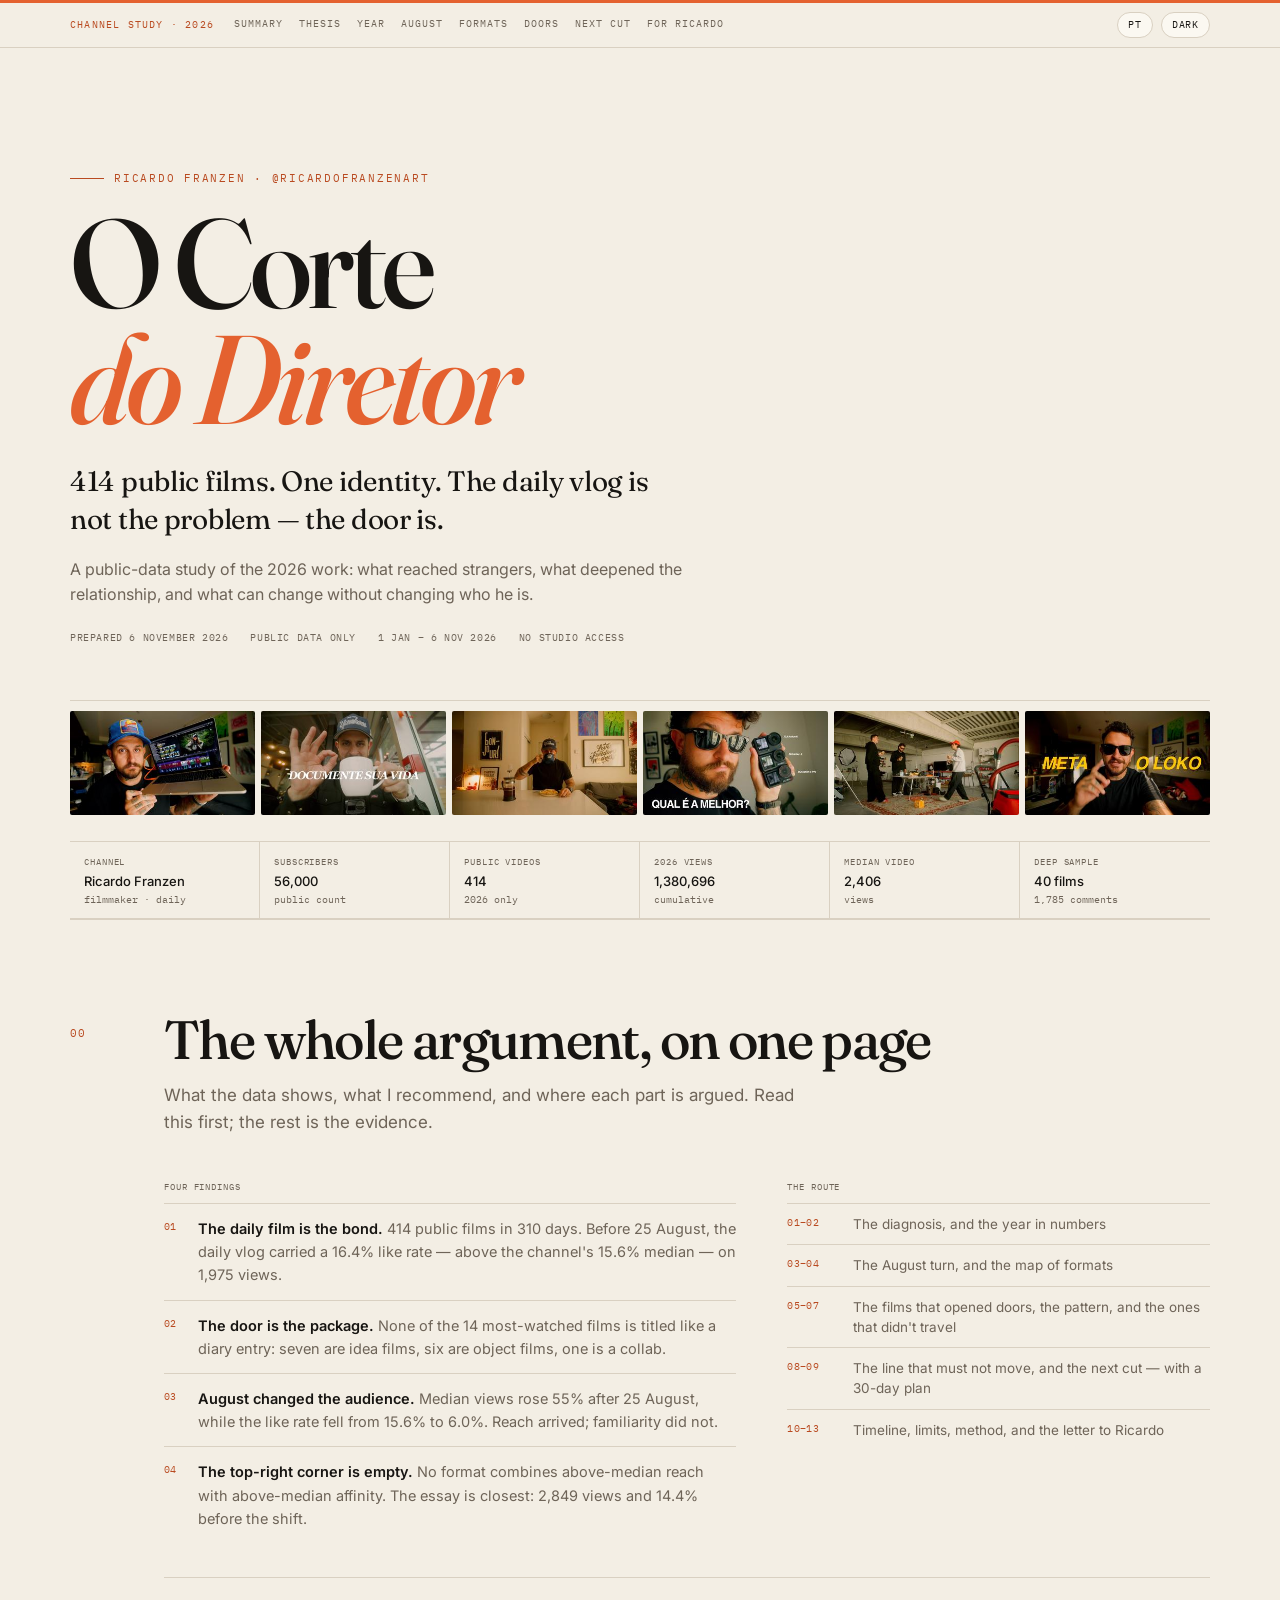
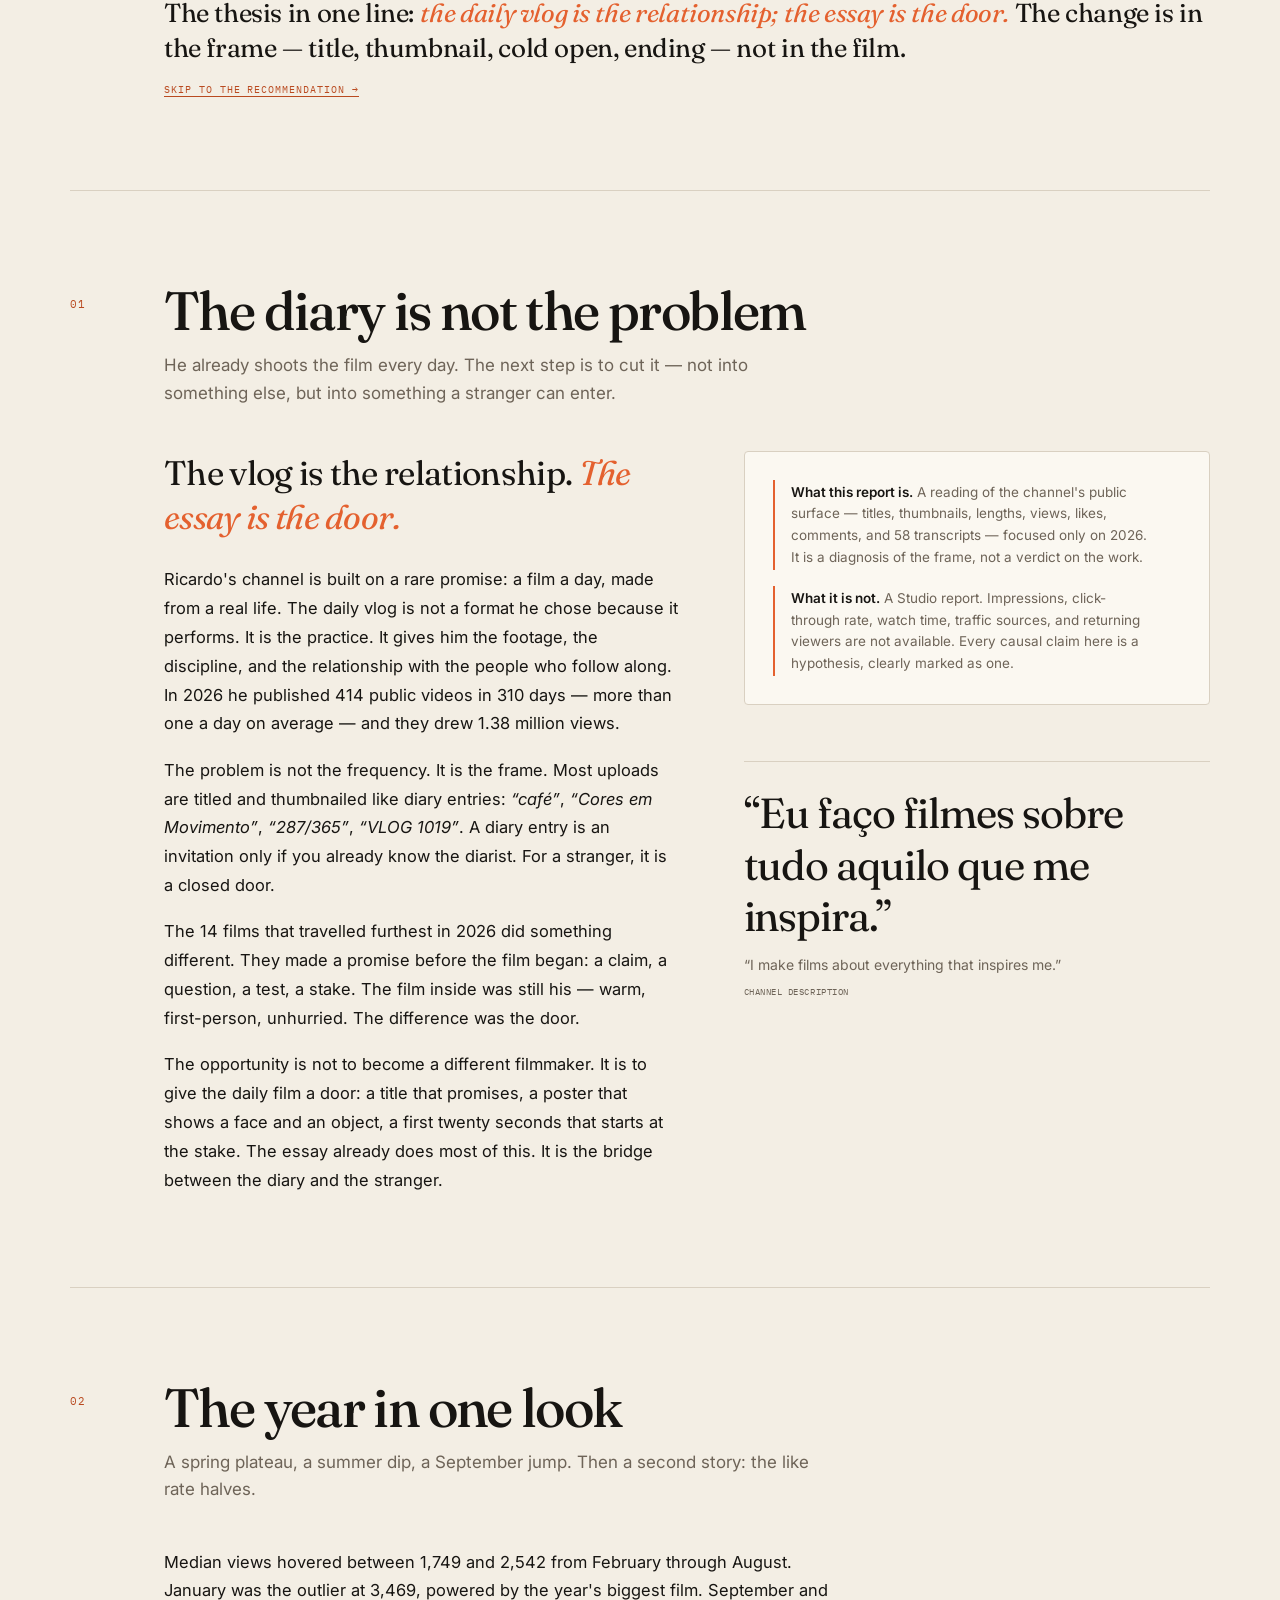
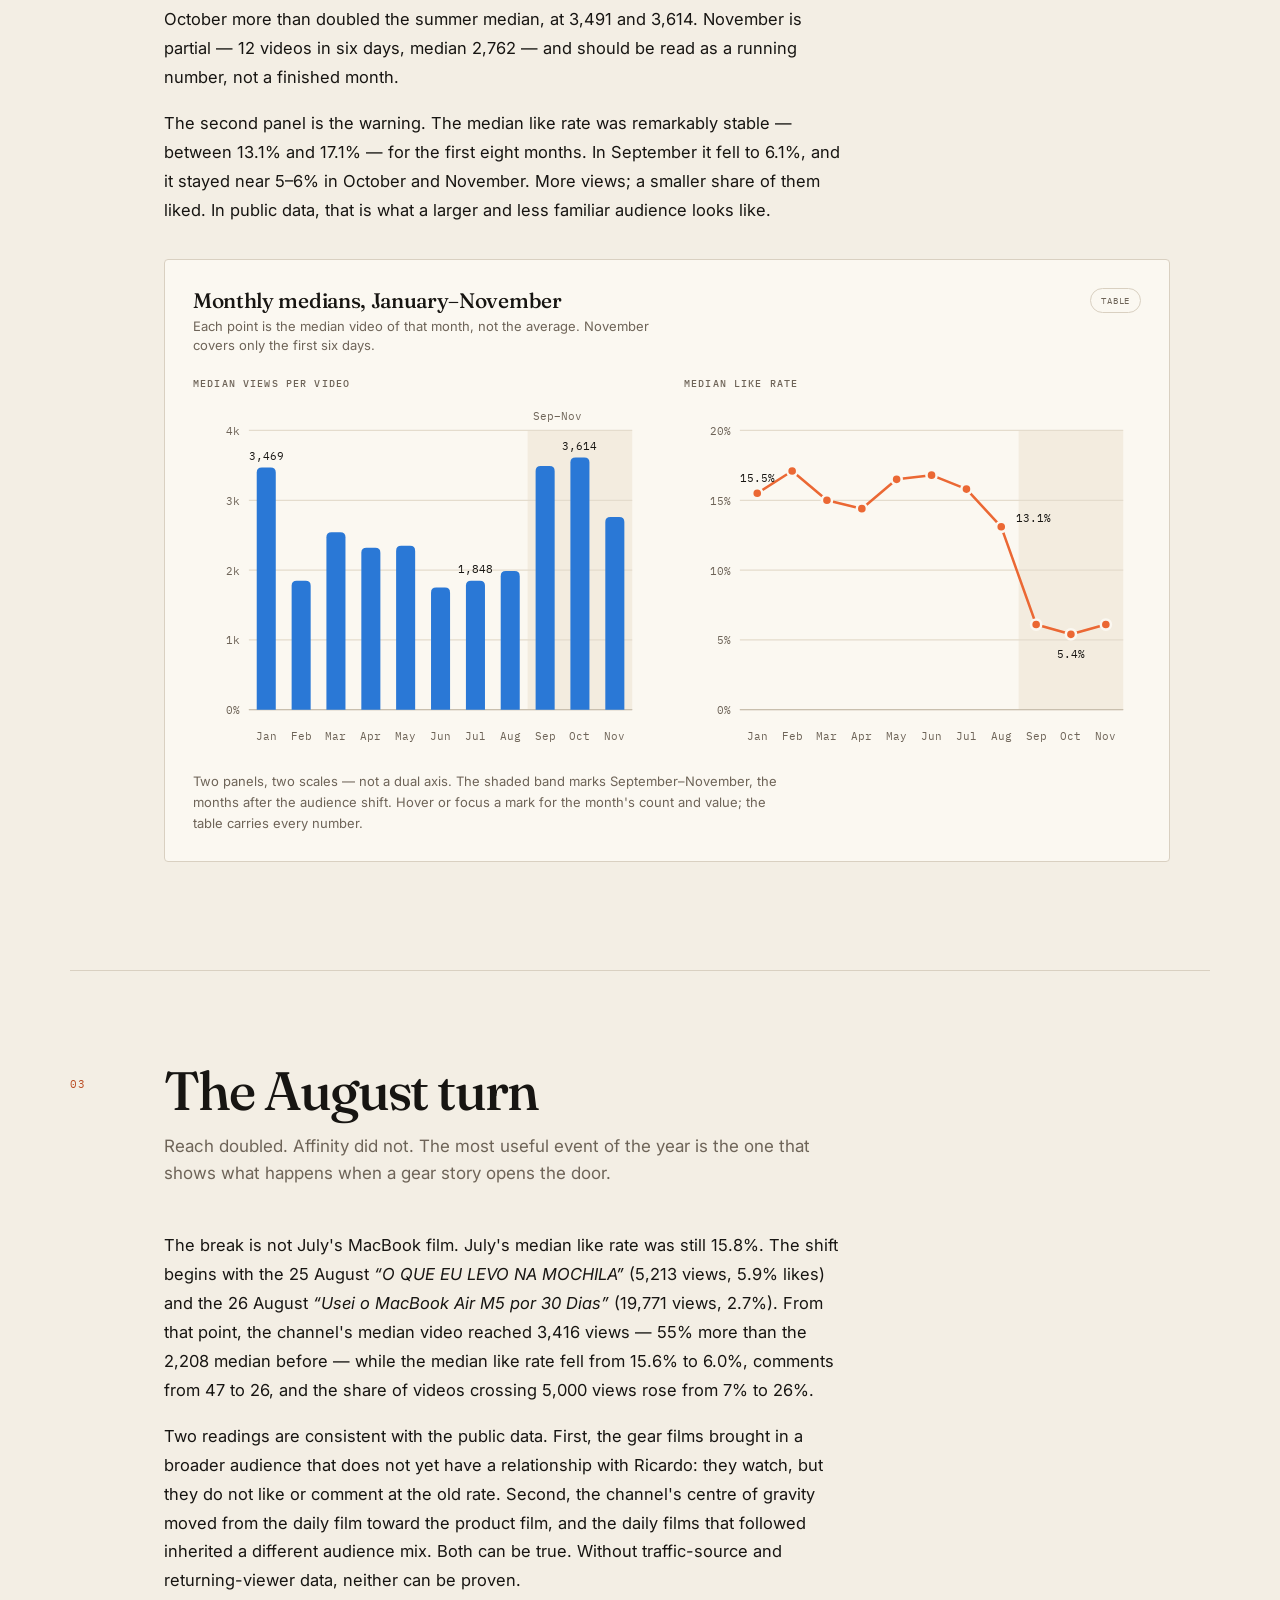
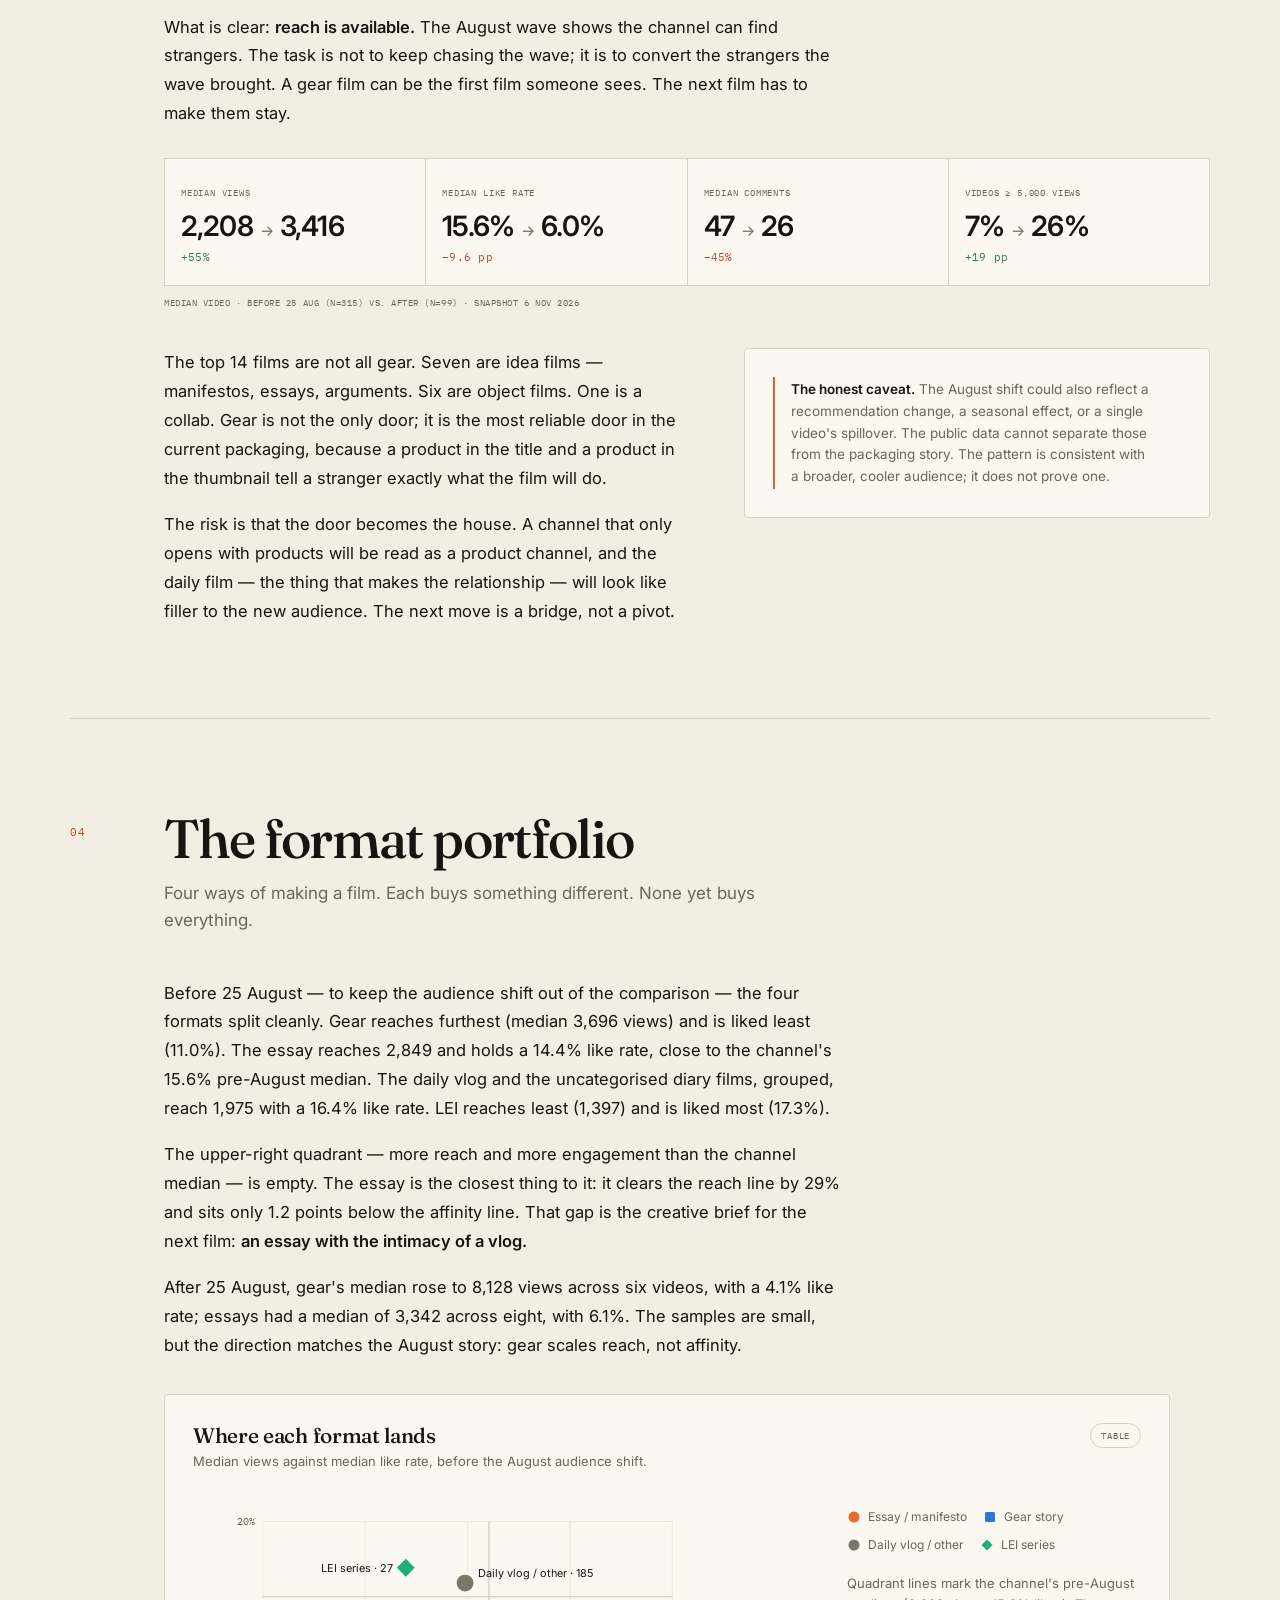
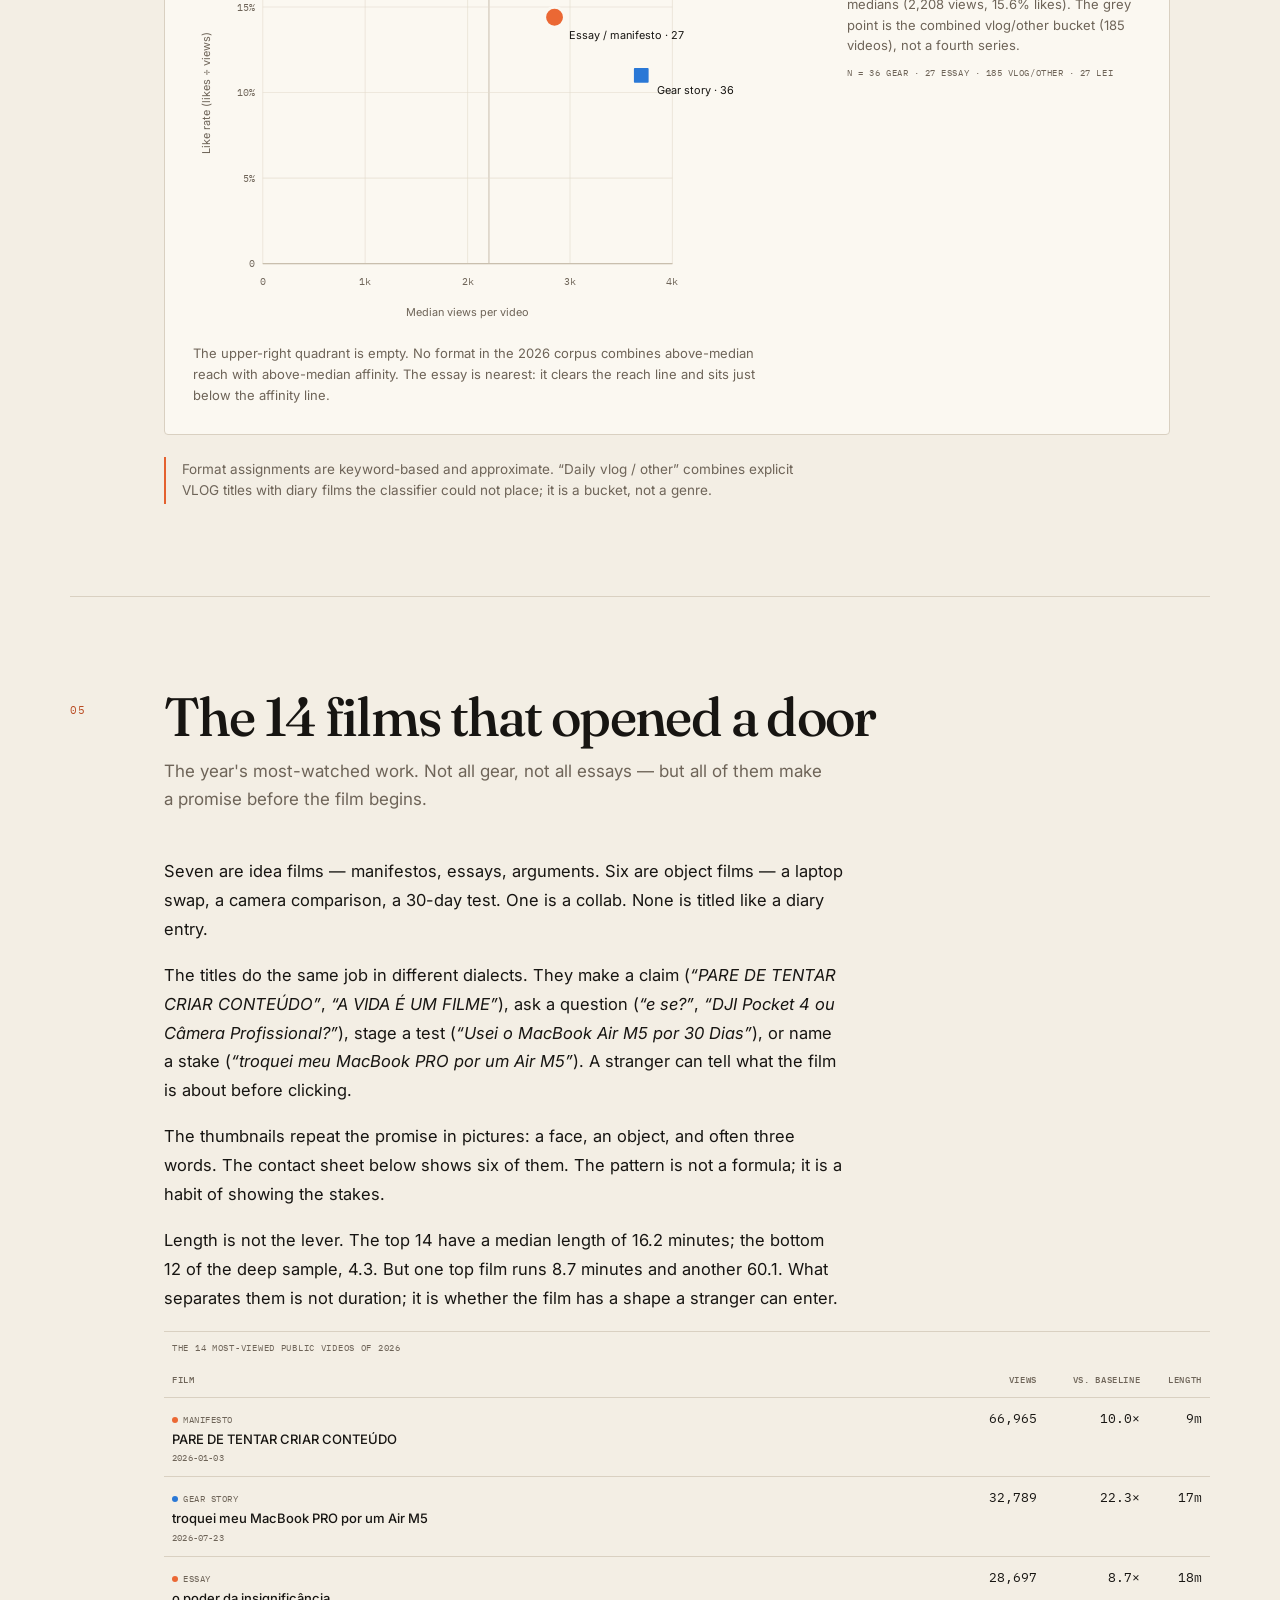
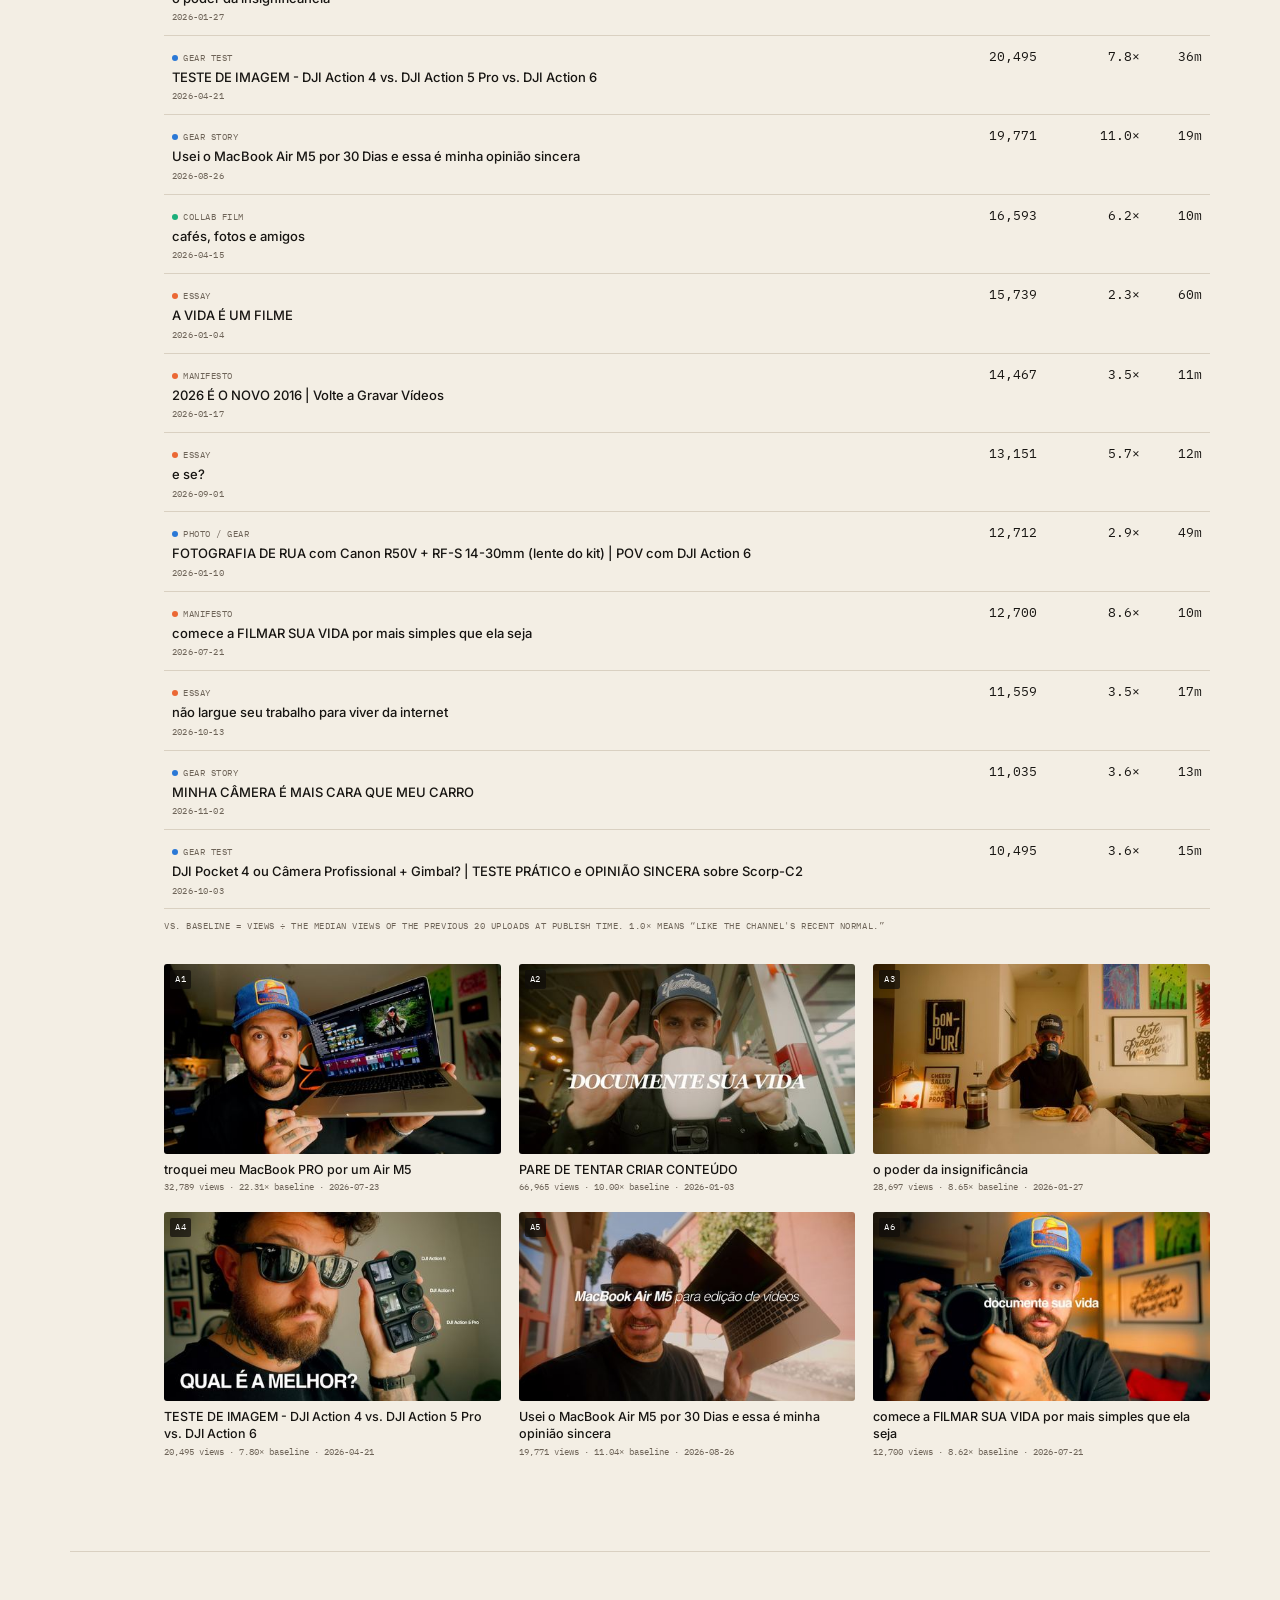
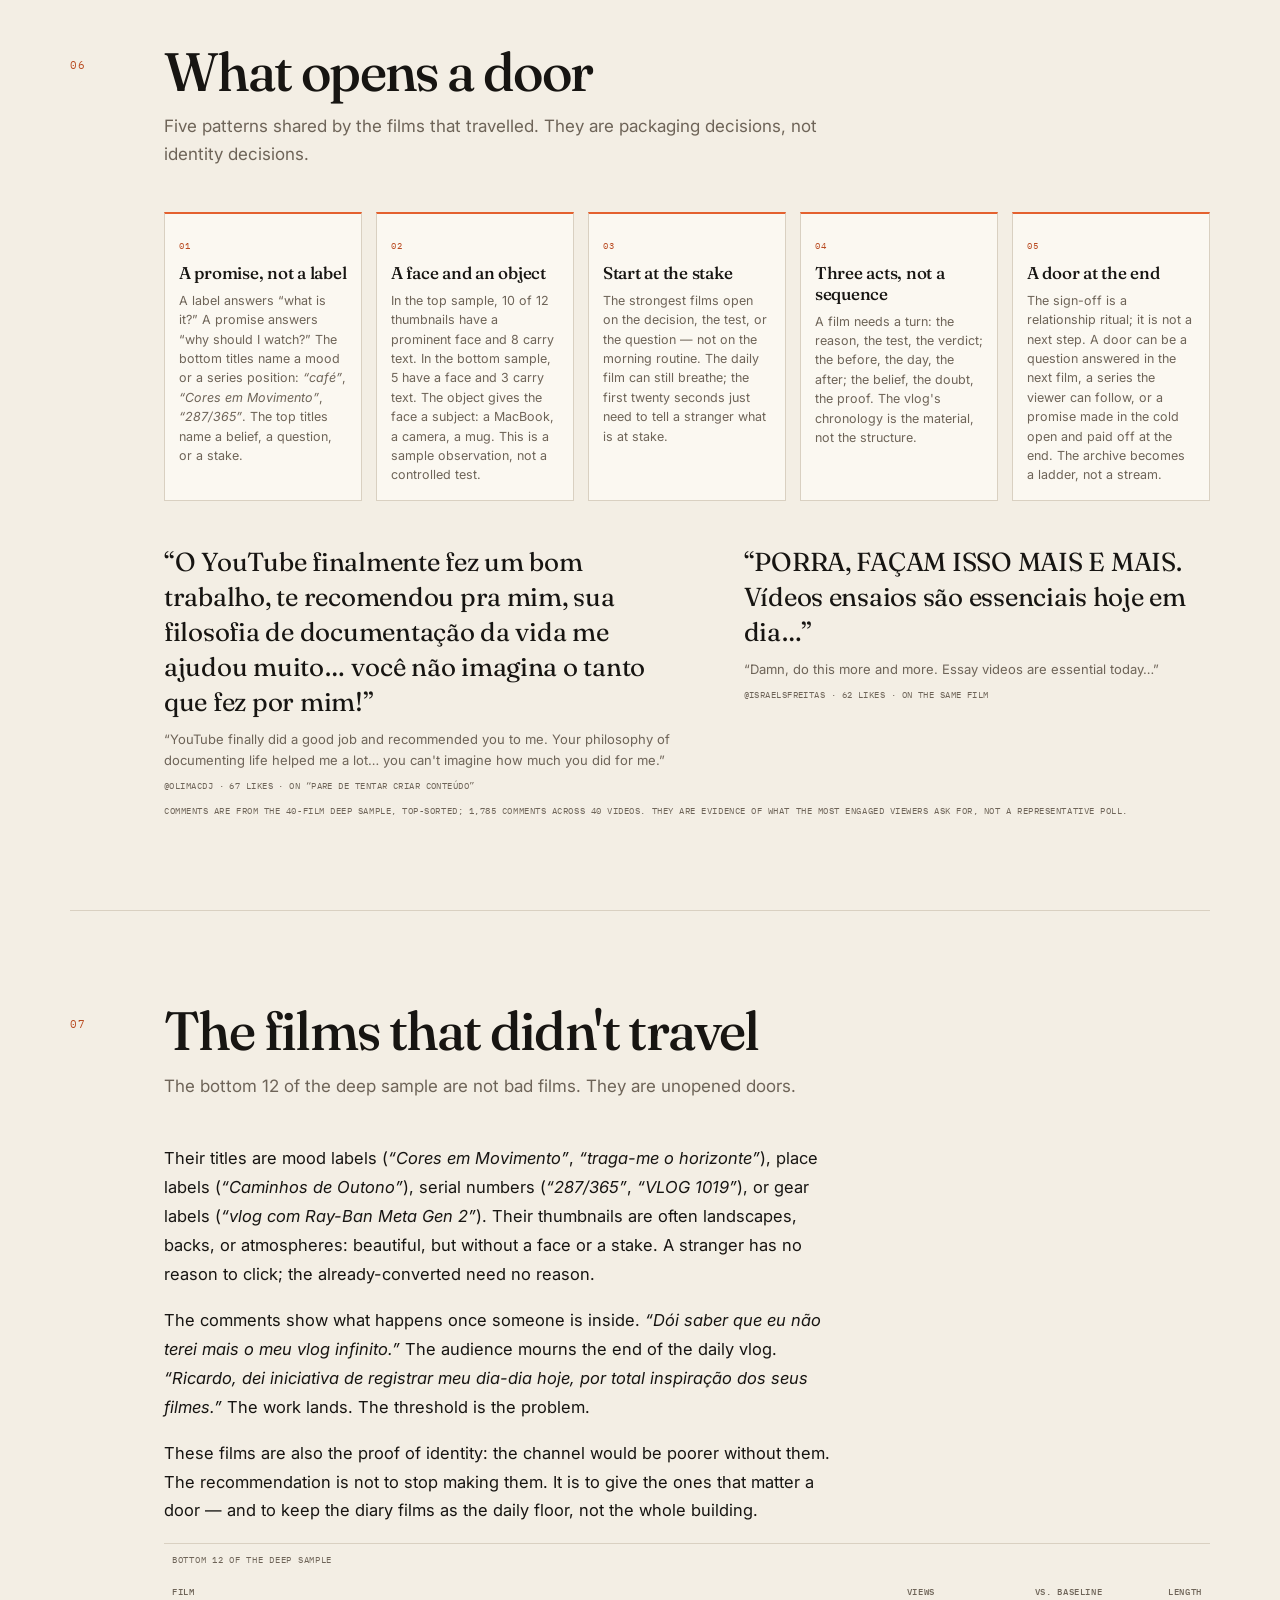
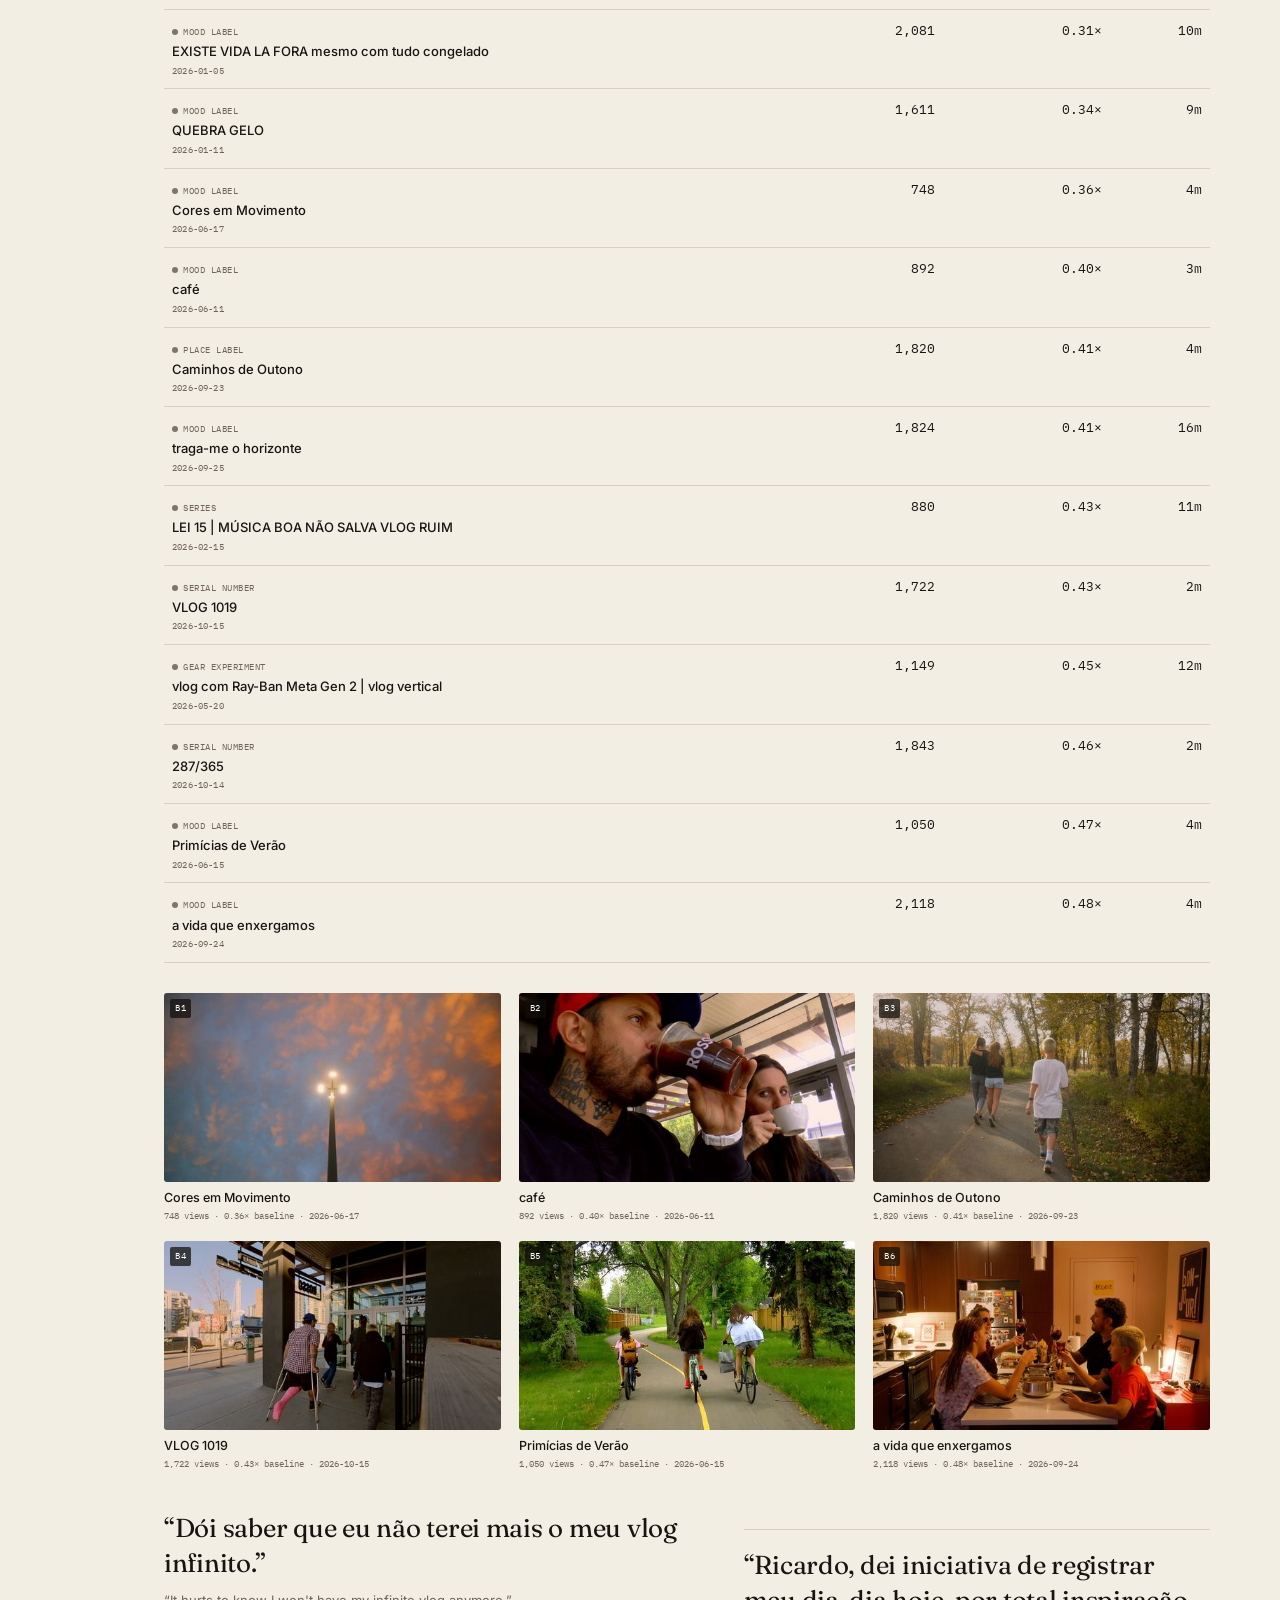
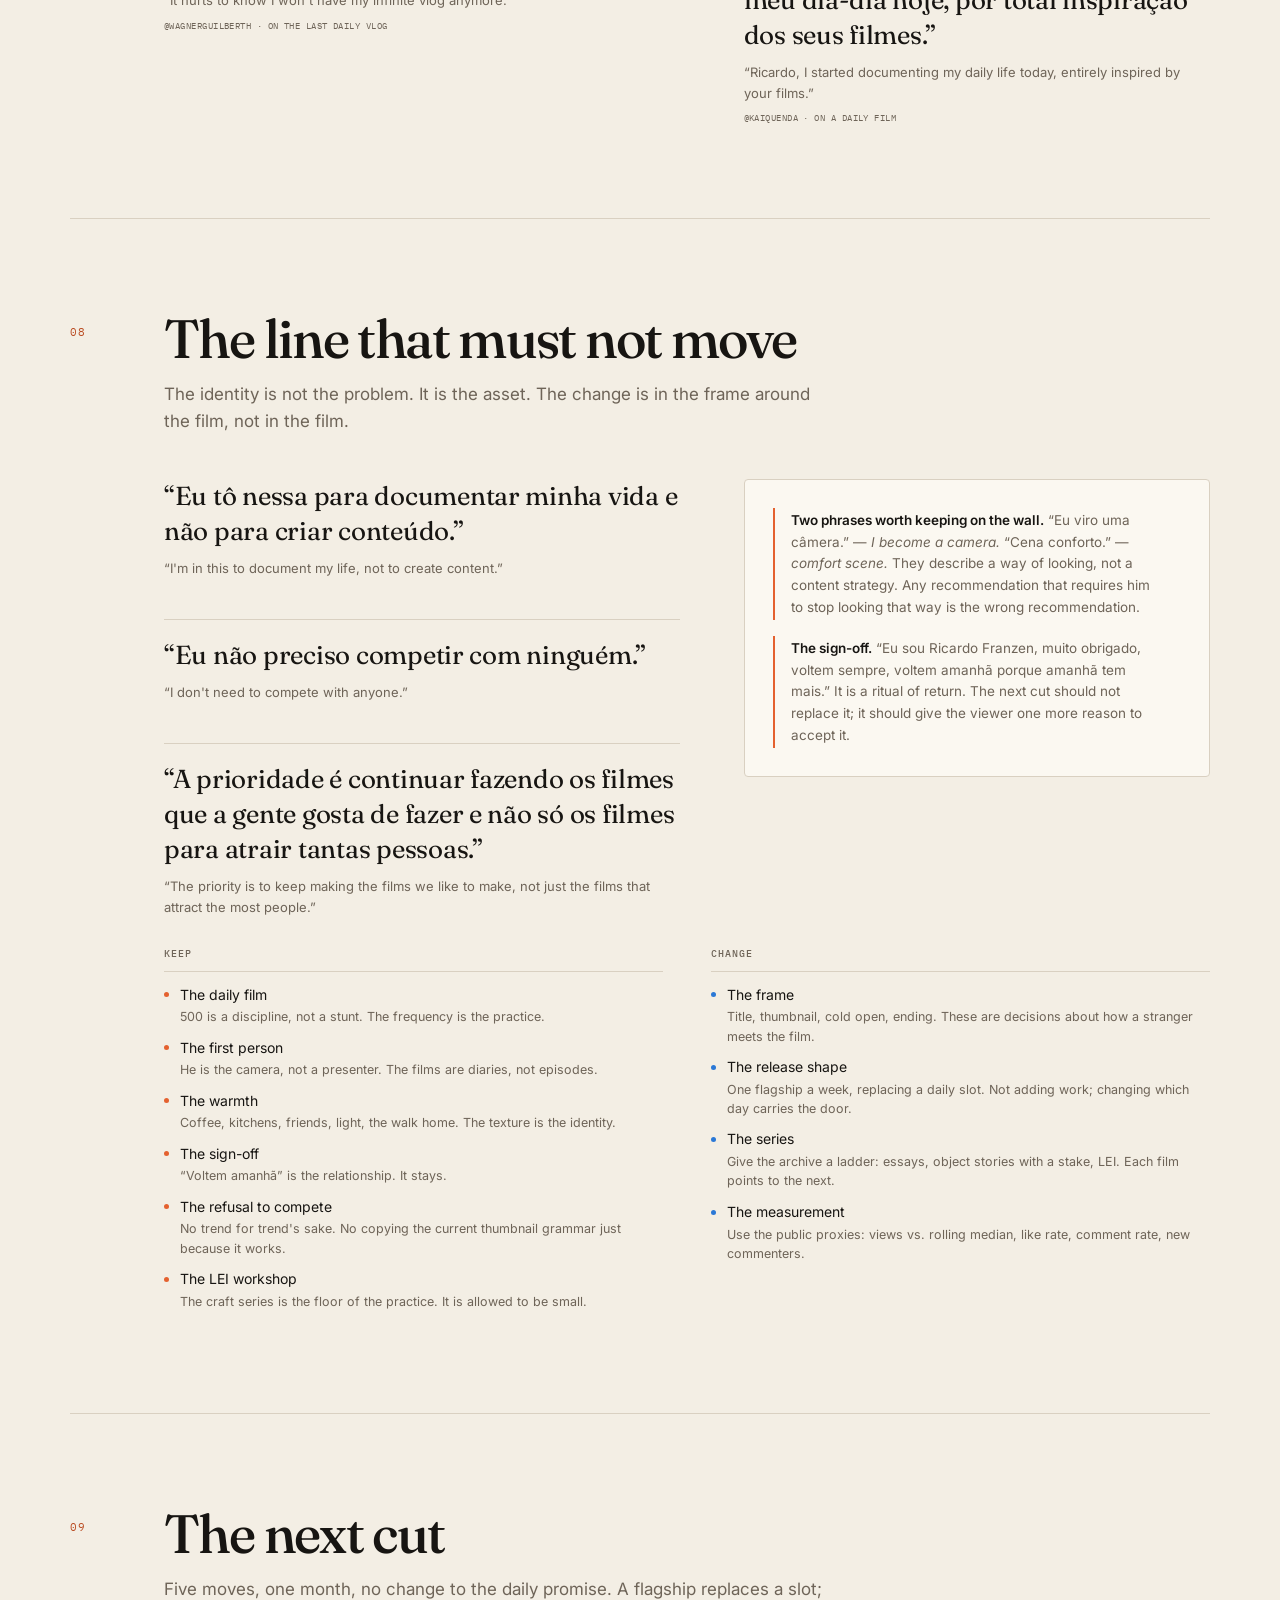
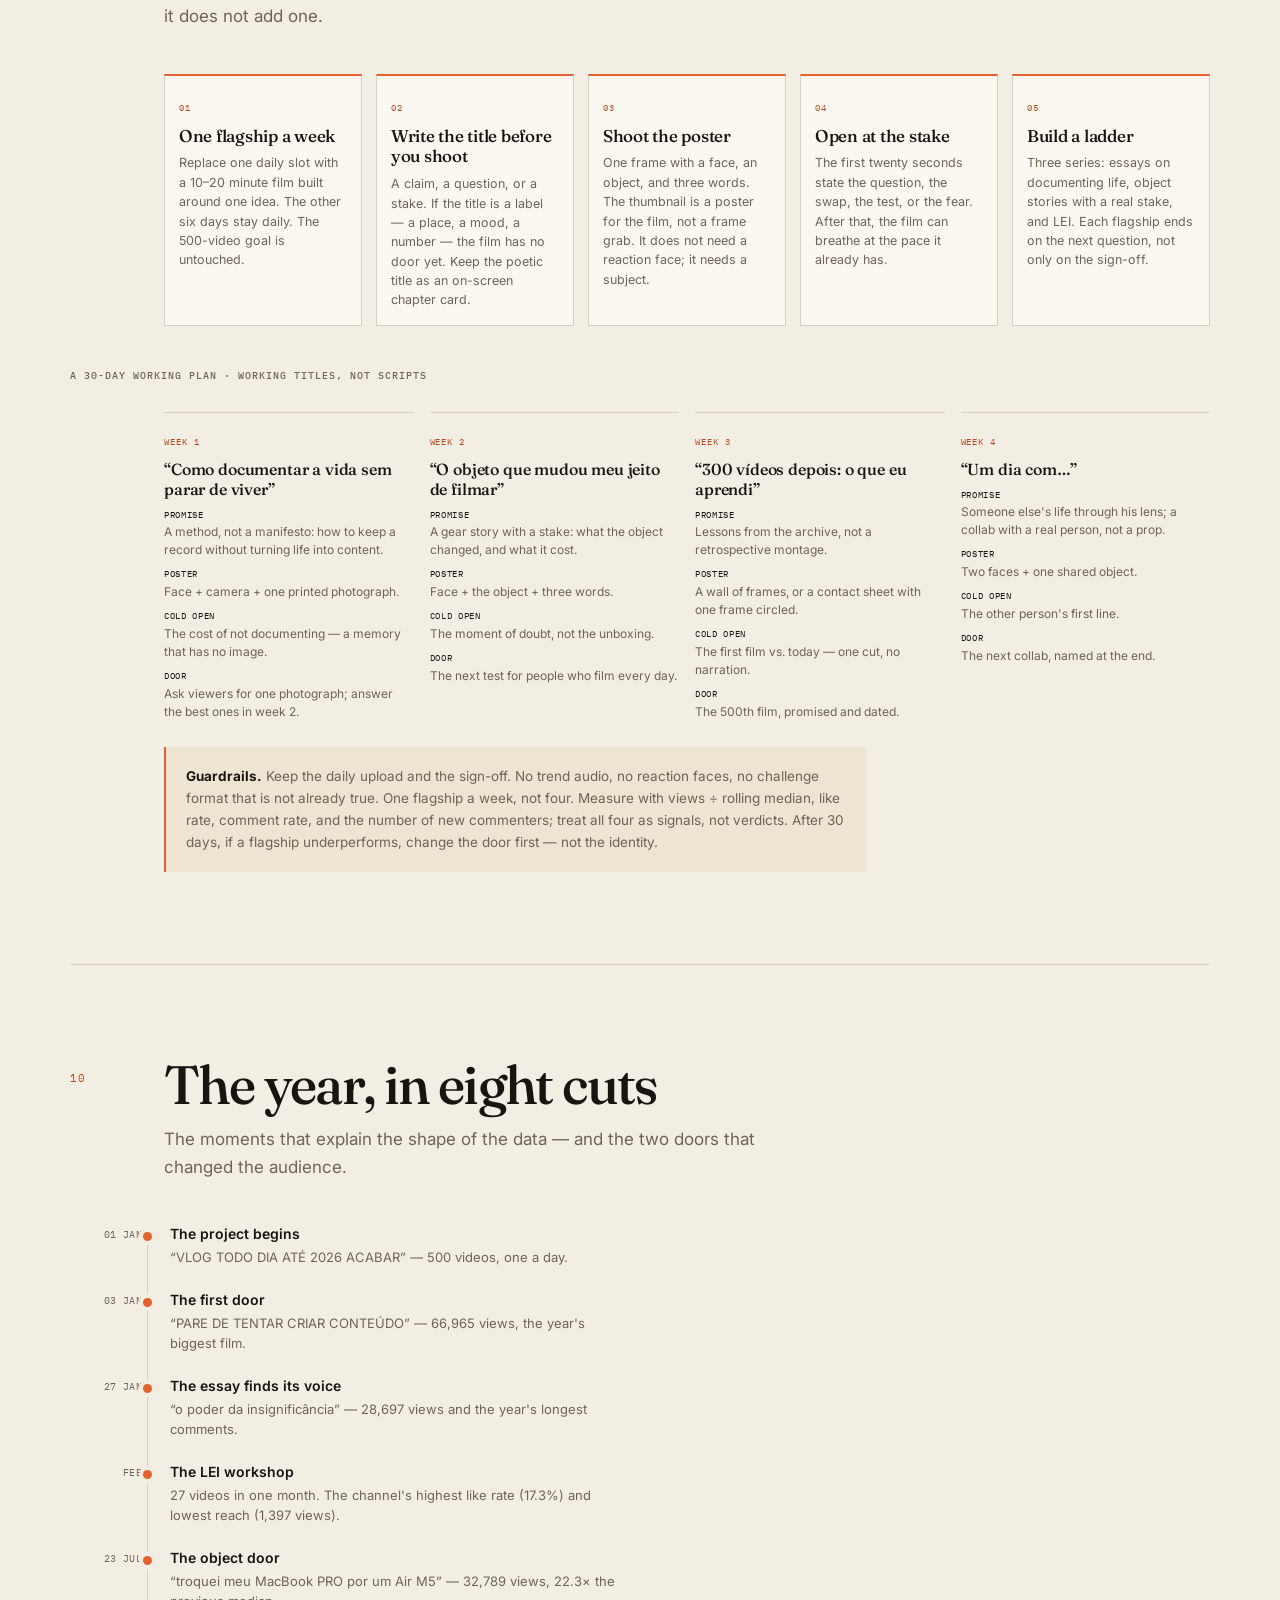
==== report/ricardo-franzen-en.html @ fd6ed1ca "Publish Ricardo Franzen channel study Co-Authored-By: Claude Code <noreply@anthropic.com>" ====
<!doctype html>
<html lang="en">
<head>
<meta charset="utf-8">
<meta name="viewport" content="width=device-width, initial-scale=1">
<title>O Corte do Diretor · Ricardo Franzen 2026</title>
<meta name="description" content="A public-data study of Ricardo Franzen's 2026 videos: reach, formats, the August audience shift, and the next cut.">
<link rel="preconnect" href="https://fonts.googleapis.com">
<link rel="preconnect" href="https://fonts.gstatic.com" crossorigin>
<link href="https://fonts.googleapis.com/css2?family=Fraunces:ital,opsz,wght@0,9..144,300..700;1,9..144,300..700&family=IBM+Plex+Mono:wght@400;500&family=Inter:wght@300..700&display=swap" rel="stylesheet">
<style>
  :root{
    color-scheme: light;
    --paper:#F3EEE4;
    --card:#FBF8F1;
    --ink:#171512;
    --muted:#6E6458;
    --line:#D9D0C1;
    --grid:#E4DCCD;
    --axis:#C9BFAE;
    --wash:#EDE4D2;
    --accent:#B94A20;
    --accent-bright:#E4612F;
    --series-gear:#2a78d6;
    --series-essay:#eb6834;
    --series-lei:#1baf7a;
    --series-vlog:#7D7568;
    --good:#2F7D4F;
    --bad:#B5482F;
    --sans:"Inter", system-ui, -apple-system, "Segoe UI", sans-serif;
    --serif:"Fraunces", "Iowan Old Style", "Palatino Linotype", Georgia, serif;
    --mono:"IBM Plex Mono", "Cascadia Mono", Consolas, monospace;
    --measure:68ch;
    --radius:4px;
  }
  @media (prefers-color-scheme: dark){
    :root:not([data-theme="light"]){
      color-scheme: dark;
      --paper:#12100D;
      --card:#1A1713;
      --ink:#EFE7D9;
      --muted:#A79B89;
      --line:#332D25;
      --grid:#2A251E;
      --axis:#453C31;
      --wash:#221D17;
      --accent:#F08A5C;
      --accent-bright:#F07A45;
      --series-gear:#3987e5;
      --series-essay:#d95926;
      --series-lei:#199e70;
      --series-vlog:#9A9183;
      --good:#7FC79A;
      --bad:#E3927C;
    }
  }
  :root[data-theme="dark"]{
    color-scheme: dark;
    --paper:#12100D;
    --card:#1A1713;
    --ink:#EFE7D9;
    --muted:#A79B89;
    --line:#332D25;
    --grid:#2A251E;
    --axis:#453C31;
    --wash:#221D17;
    --accent:#F08A5C;
    --accent-bright:#F07A45;
    --series-gear:#3987e5;
    --series-essay:#d95926;
    --series-lei:#199e70;
    --series-vlog:#9A9183;
    --good:#7FC79A;
    --bad:#E3927C;
  }

  *{box-sizing:border-box}
  html{scroll-behavior:smooth}
  body{
    margin:0;
    background:var(--paper);
    color:var(--ink);
    font-family:var(--sans);
    font-size:16px;
    line-height:1.65;
    -webkit-font-smoothing:antialiased;
    text-rendering:optimizeLegibility;
  }
  body::before{
    content:"";
    position:fixed;
    inset:0 0 auto 0;
    height:3px;
    background:var(--accent-bright);
    z-index:20;
    pointer-events:none;
  }
  ::selection{background:var(--accent-bright);color:#fff}
  a{color:var(--accent);text-decoration:none;border-bottom:1px solid transparent}
  a:hover{border-bottom-color:currentColor}
  a:focus-visible,button:focus-visible,[tabindex]:focus-visible{outline:2px solid var(--accent);outline-offset:3px}
  img{max-width:100%;display:block}
  [hidden]{display:none!important}
  h1,h2,h3{font-family:var(--serif);font-weight:500;letter-spacing:-.02em;margin:0}
  p{margin:0}
  .wrap{
    max-width:1180px;
    margin:0 auto;
    padding-left:max(20px, env(safe-area-inset-left, 0px));
    padding-right:max(20px, env(safe-area-inset-right, 0px));
  }

  /* ---------- sticky topbar ---------- */
  .topbar{
    position:sticky;top:3px;z-index:40;
    background:var(--paper);border-bottom:1px solid var(--line);
  }
  .topbar-inner{
    display:flex;align-items:center;gap:20px;
    min-height:44px;padding-block:7px;
  }
  .topbar .brand{
    flex:none;font-family:var(--mono);font-size:10px;letter-spacing:.12em;
    text-transform:uppercase;color:var(--accent);white-space:nowrap;
  }
  .top-nav{
    display:flex;gap:16px;flex:1;min-width:0;
    overflow-x:auto;overscroll-behavior-x:contain;scrollbar-width:none;
    font-family:var(--mono);font-size:10px;letter-spacing:.1em;text-transform:uppercase;
  }
  .top-nav::-webkit-scrollbar{display:none}
  .top-nav a{
    color:var(--muted);border-bottom:1px solid transparent;white-space:nowrap;
    padding-block:3px;
  }
  .top-nav a:hover{color:var(--ink);border-bottom-color:currentColor}
  .top-nav a.is-active{color:var(--ink);border-bottom-color:var(--accent-bright)}
  .topbar-tools{display:flex;align-items:center;gap:8px;flex:none;margin-left:auto}
  .lang-switch,.theme-toggle{
    appearance:none;border:1px solid var(--line);background:var(--card);color:var(--ink);
    font-family:var(--mono);font-size:10px;letter-spacing:.08em;text-transform:uppercase;
    padding:6px 10px;border-radius:999px;cursor:pointer;line-height:1.2;
  }
  .lang-switch{border-bottom:1px solid var(--line);text-decoration:none}
  .lang-switch:hover,.theme-toggle:hover{border-color:var(--axis);color:var(--ink);border-bottom-color:var(--axis)}

  /* ---------- masthead ---------- */
  .masthead{padding-top:clamp(26px,4vw,42px)}
  .kicker{
    margin-top:clamp(38px,7vw,82px);
    font-family:var(--mono);font-size:11px;letter-spacing:.16em;text-transform:uppercase;
    color:var(--accent);display:flex;gap:10px;align-items:center;
  }
  .kicker::before{content:"";width:34px;height:1px;background:var(--accent)}
  h1{
    font-size:clamp(54px,10.6vw,126px);
    line-height:.92;
    margin:18px 0 0;
    letter-spacing:-.035em;
  }
  h1 em{font-style:italic;color:var(--accent-bright)}
  .deck{
    font-family:var(--serif);
    font-size:clamp(20px,2.6vw,28px);
    line-height:1.35;
    max-width:34ch;
    margin-top:26px;
    letter-spacing:-.01em;
  }
  .dek-sub{
    max-width:62ch;margin-top:18px;color:var(--muted);font-size:16px;line-height:1.6;
  }
  .byline{
    display:flex;flex-wrap:wrap;gap:8px 22px;
    margin-top:22px;font-family:var(--mono);font-size:10px;letter-spacing:.06em;
    text-transform:uppercase;color:var(--muted);
  }
  .hero-strip{
    display:grid;grid-template-columns:repeat(6,1fr);gap:6px;
    margin-top:clamp(34px,5vw,54px);
    border-top:1px solid var(--line);padding-top:10px;
  }
  .hero-frame{aspect-ratio:16/9;overflow:hidden;background:var(--wash);border-radius:2px}
  .hero-frame img{width:100%;height:100%;object-fit:cover}
  .factbar{
    display:grid;grid-template-columns:repeat(6,1fr);gap:0;
    margin:26px 0 0;border-top:1px solid var(--line);border-bottom:1px solid var(--line);
  }
  .fact{padding:13px 14px 12px;border-right:1px solid var(--line);min-width:0}
  .fact:last-child{border-right:0}
  .fact dt{font-family:var(--mono);font-size:9px;letter-spacing:.1em;text-transform:uppercase;color:var(--muted)}
  .fact dd{margin:3px 0 0;font-size:13px;line-height:1.35;font-weight:500}
  .fact dd span{display:block;font-weight:400;font-size:10px;color:var(--muted);font-family:var(--mono);margin-top:2px}

  /* ---------- sections ---------- */
  main{padding-bottom:20px}
  section{padding-block:clamp(54px,8vw,92px);border-top:1px solid var(--line);scroll-margin-top:64px}
  section > *{margin-left:94px}
  section > .section-head{margin-left:0}
  section#para > .para{margin-left:0}
  .section-head{
    display:grid;grid-template-columns:74px minmax(0,1fr);gap:20px;
    margin-bottom:clamp(28px,4vw,44px);
  }
  .section-head .num{
    font-family:var(--mono);font-size:11px;letter-spacing:.08em;color:var(--accent);
    padding-top:12px;
  }
  h2{font-size:clamp(34px,5.2vw,54px);line-height:1.03;letter-spacing:-.03em;margin:0 0 14px}
  .standfirst{font-size:17px;line-height:1.6;color:var(--muted);max-width:60ch}
  .prose{max-width:var(--measure);font-size:16.5px;line-height:1.75}
  .prose p + p{margin-top:1.05em}
  .prose strong{font-weight:600}
  .lead{
    font-family:var(--serif);font-size:clamp(25px,3.3vw,34px);line-height:1.3;
    letter-spacing:-.02em;max-width:28ch;margin-bottom:26px;
  }
  .lead em{font-style:italic;color:var(--accent-bright)}
  .split{display:grid;grid-template-columns:minmax(0,1.05fr) minmax(0,.95fr);gap:clamp(28px,5vw,64px);align-items:start}
  .stack{display:grid;gap:22px}
  .aside-note{
    border-left:2px solid var(--accent-bright);padding:2px 0 2px 16px;
    font-size:13.5px;line-height:1.6;color:var(--muted);max-width:42ch;
  }
  .aside-note strong{color:var(--ink);font-weight:600}

  /* ---------- cards & charts ---------- */
  .card{
    background:var(--card);border:1px solid var(--line);border-radius:var(--radius);
    padding:clamp(18px,3vw,28px);min-width:0;
  }
  .chart-card{margin-top:34px}
  .chart-head{
    display:flex;flex-wrap:wrap;justify-content:space-between;align-items:flex-start;
    gap:14px;margin-bottom:20px;
  }
  .chart-head h3{font-size:21px;line-height:1.2;letter-spacing:-.015em}
  .chart-head p{margin-top:4px;font-size:13px;color:var(--muted);max-width:58ch;line-height:1.5}
  .ghost{
    appearance:none;background:transparent;border:1px solid var(--line);border-radius:999px;
    color:var(--muted);font-family:var(--mono);font-size:9px;letter-spacing:.08em;
    text-transform:uppercase;padding:6px 10px;cursor:pointer;white-space:nowrap;
  }
  .ghost:hover{border-color:var(--axis);color:var(--ink)}
  .chart-grid{display:grid;grid-template-columns:1fr 1fr;gap:clamp(18px,3vw,34px)}
  .panel h4{
    font-family:var(--mono);font-size:9.5px;letter-spacing:.12em;text-transform:uppercase;
    color:var(--muted);margin:0 0 8px;font-weight:500;
  }
  .chart-svg{display:block;width:100%;height:auto;overflow:visible}
  .chart-svg text{font-family:var(--mono)}
  .chart-svg .tick{fill:var(--muted);font-size:9px}
  .chart-svg .val{fill:var(--ink);font-size:9px}
  .chart-svg .band-label{fill:var(--muted);font-size:8.5px}
  .chart-svg .val-label{fill:var(--ink);font-family:var(--sans);font-size:10px}
  .chart-svg .axis-title{fill:var(--muted);font-family:var(--sans);font-size:10px}
  .chart-svg .gridline{stroke:var(--grid);stroke-width:1}
  .chart-svg .gridline.quad{stroke:var(--axis);opacity:.9}
  .chart-svg .gridline.faint{opacity:.55}
  .chart-svg .axisline{stroke:var(--axis);stroke-width:1}
  .chart-svg .wash{fill:var(--wash);opacity:.55}
  .mark-gear{fill:var(--series-gear)}
  .mark-essay{fill:var(--series-essay)}
  .mark-lei{fill:var(--series-lei)}
  .mark-vlog{fill:var(--series-vlog)}
  .line-essay{fill:none;stroke:var(--series-essay);stroke-width:2;stroke-linejoin:round;stroke-linecap:round}
  .ring{stroke:var(--card);stroke-width:2}
  .ring-thick{stroke:var(--card);stroke-width:2.5}
  .hit{cursor:default}
  .hit .hit-shape{fill:transparent;pointer-events:all}
  .hit:hover .hit-shape,.hit:focus .hit-shape{stroke:var(--ink);stroke-width:1.5}
  .hit:focus{outline:none}
  figcaption{font-size:12px;line-height:1.5;color:var(--muted)}
  .chart-caption{margin-top:16px;max-width:74ch;font-size:13px;line-height:1.6;color:var(--muted)}
  .legend{display:flex;flex-wrap:wrap;gap:8px 16px;margin-top:16px;font-size:12px;color:var(--muted)}
  .key{display:inline-flex;align-items:center;gap:7px}
  .key svg{width:14px;height:14px;flex:none}
  .format-layout{display:grid;grid-template-columns:minmax(0,1.35fr) minmax(0,.65fr);gap:clamp(20px,4vw,44px);align-items:start}
  .format-chart{min-width:0}
  .range-note{font-family:var(--mono);font-size:9px;letter-spacing:.06em;text-transform:uppercase;color:var(--muted);margin-top:10px}
  .scroll-hint{display:none;font-family:var(--mono);font-size:9px;letter-spacing:.05em;text-transform:uppercase;color:var(--accent);margin:0 0 4px}

  /* ---------- summary ---------- */
  .summary-grid{display:grid;grid-template-columns:minmax(0,1.15fr) minmax(0,.85fr);gap:clamp(24px,4vw,54px);align-items:start}
  .summary-label{font-family:var(--mono);font-size:9px;letter-spacing:.1em;text-transform:uppercase;color:var(--muted);padding-bottom:8px;border-bottom:1px solid var(--line);margin:0}
  .summary-findings ol{list-style:none;counter-reset:find;margin:0;padding:0}
  .summary-findings li{counter-increment:find;position:relative;padding:13px 0 13px 34px;border-bottom:1px solid var(--line);font-size:14.5px;line-height:1.6;color:var(--muted)}
  .summary-findings li:last-child{border-bottom:0}
  .summary-findings li::before{content:counter(find,decimal-leading-zero);position:absolute;left:0;top:15px;font-family:var(--mono);font-size:9.5px;letter-spacing:.04em;color:var(--accent)}
  .summary-findings strong{color:var(--ink);font-weight:600}
  .summary-map ul{list-style:none;margin:0;padding:0}
  .summary-map li{display:grid;grid-template-columns:54px minmax(0,1fr);gap:12px;padding:10px 0;border-bottom:1px solid var(--line);font-size:13.5px;line-height:1.5;color:var(--muted)}
  .summary-map li:last-child{border-bottom:0}
  .summary-map li span{font-family:var(--mono);font-size:9.5px;letter-spacing:.04em;color:var(--accent);padding-top:2px}
  .summary-thesis{margin-top:clamp(22px,3vw,34px);border-top:1px solid var(--line);padding-top:18px;font-family:var(--serif);font-size:clamp(20px,2.6vw,26px);line-height:1.35;letter-spacing:-.015em;max-width:64ch}
  .summary-thesis em{font-style:italic;color:var(--accent-bright)}
  .summary-jump{margin-top:16px;font-family:var(--mono);font-size:9.5px;letter-spacing:.1em;text-transform:uppercase}
  .summary-jump a{border-bottom:1px solid currentColor}

  /* ---------- KPIs ---------- */
  .kpis{
    display:grid;grid-template-columns:repeat(4,1fr);gap:1px;background:var(--line);
    border:1px solid var(--line);margin-top:30px;
  }
  .kpi{background:var(--card);padding:18px 16px 16px;min-width:0}
  .kpi-label{font-family:var(--mono);font-size:9px;letter-spacing:.09em;text-transform:uppercase;color:var(--muted)}
  .kpi-values{display:flex;align-items:baseline;gap:7px;font-size:clamp(21px,2.6vw,28px);font-weight:600;letter-spacing:-.03em;line-height:1.1;margin-top:8px}
  .kpi-values i{font-style:normal;color:var(--muted);font-size:15px;font-weight:400}
  .kpi-delta{display:inline-block;margin-top:4px;font-family:var(--mono);font-size:10.5px;letter-spacing:.02em}
  .kpi-delta.up{color:var(--good)}
  .kpi-delta.down{color:var(--bad)}

  /* ---------- tables ---------- */
  .table-wrap{overflow-x:auto;margin-top:18px;border-top:1px solid var(--line);-webkit-overflow-scrolling:touch}
  table{width:100%;border-collapse:collapse;font-size:13px;min-width:520px}
  caption{text-align:left;font-family:var(--mono);font-size:9px;letter-spacing:.08em;text-transform:uppercase;color:var(--muted);padding:9px 8px 8px}
  th{
    font-family:var(--mono);font-size:9px;letter-spacing:.07em;text-transform:uppercase;
    color:var(--muted);font-weight:500;text-align:left;padding:9px 8px;
    border-bottom:1px solid var(--line);white-space:nowrap;
  }
  td{padding:10px 8px;border-bottom:1px solid var(--line);vertical-align:top}
  th.num,td.num{text-align:right;font-family:var(--mono);font-variant-numeric:tabular-nums;white-space:nowrap}
  .tcell{min-width:250px}
  .tcell strong{display:block;font-weight:500;line-height:1.35;font-size:13px}
  .tcell a{color:inherit;border-bottom:0}
  .tcell a:hover{color:var(--accent)}
  .sub{display:block;margin-top:3px;font-family:var(--mono);font-size:9px;color:var(--muted);letter-spacing:.02em}
  .tag{
    display:inline-flex;align-items:center;gap:5px;font-family:var(--mono);font-size:8.5px;
    letter-spacing:.06em;text-transform:uppercase;color:var(--muted);margin-bottom:4px;
  }
  .tag i{width:6px;height:6px;border-radius:50%;display:inline-block;flex:none}
  .tag-idea i{background:var(--series-essay)}
  .tag-object i{background:var(--series-gear)}
  .tag-collab i{background:var(--series-lei)}
  .tag-label i{background:var(--series-vlog)}

  /* ---------- frames ---------- */
  .sheet{display:grid;grid-template-columns:repeat(3,1fr);gap:18px;margin-top:30px}
  .frame{margin:0;min-width:0}
  .frame-img{position:relative;aspect-ratio:16/9;overflow:hidden;border-radius:3px;background:var(--wash)}
  .frame-img img{width:100%;height:100%;object-fit:cover;transition:transform .5s ease}
  .frame-img a:hover img{transform:scale(1.025)}
  .frame-no{
    position:absolute;top:6px;left:6px;z-index:2;
    font-family:var(--mono);font-size:9px;letter-spacing:.06em;
    background:rgba(16,13,10,.72);color:#fff;padding:2px 5px;border-radius:2px;
  }
  .frame figcaption{margin-top:8px;font-size:12px;line-height:1.4}
  .frame figcaption strong{display:block;color:var(--ink);font-weight:500;font-size:12.5px;line-height:1.35}
  .frame figcaption span{display:block;margin-top:3px;font-family:var(--mono);font-size:9px;color:var(--muted)}

  /* ---------- quotes ---------- */
  .quote-card{border-top:1px solid var(--line);padding-top:18px;margin-top:18px}
  .quote-card:first-child{border-top:0;padding-top:0;margin-top:0}
  .quote-card blockquote{margin:0;font-family:var(--serif);font-size:clamp(20px,2.4vw,26px);line-height:1.35;letter-spacing:-.01em}
  .quote-card .translation{display:block;margin-top:9px;font-family:var(--sans);font-size:13px;line-height:1.6;color:var(--muted);letter-spacing:0}
  .quote-card .attribution{display:block;margin-top:8px;font-family:var(--mono);font-size:9px;letter-spacing:.05em;text-transform:uppercase;color:var(--muted)}
  .pullquote{margin:34px 0 0;padding:26px 0 0;border-top:1px solid var(--line)}
  .pullquote blockquote{margin:0;font-family:var(--serif);font-size:clamp(27px,3.6vw,42px);line-height:1.22;letter-spacing:-.025em;max-width:24ch}
  .pullquote blockquote em{font-style:italic;color:var(--accent-bright)}
  .pullquote .translation{display:block;margin-top:12px;font-family:var(--sans);font-size:14px;line-height:1.6;color:var(--muted);max-width:52ch;letter-spacing:0}
  .pullquote .attribution{display:block;margin-top:8px;font-family:var(--mono);font-size:9px;letter-spacing:.06em;text-transform:uppercase;color:var(--muted)}

  /* ---------- timeline ---------- */
  .timeline{list-style:none;margin:10px 0 0;padding:0;position:relative;max-width:820px}
  .timeline::before{content:"";position:absolute;left:77px;top:10px;bottom:12px;width:1px;background:var(--line)}
  .timeline li{display:grid;grid-template-columns:72px minmax(0,1fr);gap:28px;padding:0 0 24px;position:relative}
  .timeline li:last-child{padding-bottom:0}
  .timeline li::before{content:"";position:absolute;left:73px;top:7px;width:9px;height:9px;border-radius:50%;background:var(--accent-bright);box-shadow:0 0 0 4px var(--paper)}
  .tl-date{font-family:var(--mono);font-size:9.5px;letter-spacing:.04em;color:var(--muted);text-align:right;text-transform:uppercase;padding-top:2px}
  .timeline strong{display:block;font-size:14px;font-weight:600;line-height:1.35}
  .timeline p{margin-top:3px;font-size:13px;line-height:1.55;color:var(--muted);max-width:56ch}

  /* ---------- lists / moves / plan ---------- */
  .keep-change{display:grid;grid-template-columns:1fr 1fr;gap:clamp(22px,4vw,48px);margin-top:28px}
  .kc h3{font-family:var(--mono);font-size:10px;letter-spacing:.1em;text-transform:uppercase;color:var(--muted);font-weight:500;padding-bottom:8px;border-bottom:1px solid var(--line)}
  .kc ul{list-style:none;margin:12px 0 0;padding:0}
  .kc li{position:relative;padding-left:16px;margin-bottom:10px;font-size:14px;line-height:1.55}
  .kc li::before{content:"";position:absolute;left:0;top:.62em;width:5px;height:5px;border-radius:50%;background:var(--accent-bright)}
  .kc.change li::before{background:var(--series-gear)}
  .kc li span{display:block;color:var(--muted);font-size:12.5px;margin-top:2px}

  .moves{display:grid;grid-template-columns:repeat(5,minmax(0,1fr));gap:14px;margin-top:30px}
  .move{background:var(--card);border:1px solid var(--line);border-top:2px solid var(--accent-bright);padding:16px 14px 15px;min-width:0}
  .move .n{font-family:var(--mono);font-size:9px;letter-spacing:.1em;color:var(--accent)}
  .move h3{font-size:17px;line-height:1.22;margin:7px 0 7px;letter-spacing:-.015em}
  .move p{font-size:12.5px;line-height:1.55;color:var(--muted)}

  .plan{display:grid;grid-template-columns:repeat(4,minmax(0,1fr));gap:16px;margin-top:28px}
  .week{border-top:1px solid var(--line);padding-top:13px;min-width:0}
  .week .wk{font-family:var(--mono);font-size:9px;letter-spacing:.1em;text-transform:uppercase;color:var(--accent)}
  .week h3{font-size:16px;line-height:1.25;margin:6px 0 10px;letter-spacing:-.01em}
  .week dl{margin:0;font-size:12px;line-height:1.5;color:var(--muted)}
  .week dt{font-family:var(--mono);font-size:8.5px;letter-spacing:.08em;text-transform:uppercase;color:var(--ink);margin-top:9px}
  .week dt:first-child{margin-top:0}
  .week dd{margin:2px 0 0}

  .guardrails{margin-top:26px;padding:18px 20px;background:var(--wash);border-left:2px solid var(--accent-bright);font-size:13.5px;line-height:1.65;color:var(--muted);max-width:78ch}
  .guardrails strong{color:var(--ink)}

  /* ---------- limits / method ---------- */
  .limits{display:grid;grid-template-columns:1fr 1fr;gap:0 44px;margin-top:8px}
  .limit{border-top:1px solid var(--line);padding:13px 0 14px;min-width:0}
  .limit strong{display:block;font-family:var(--mono);font-size:9px;letter-spacing:.08em;text-transform:uppercase;color:var(--muted);margin-bottom:4px;font-weight:500}
  .limit p{font-size:13.5px;line-height:1.6;color:var(--muted)}
  .method-grid{display:grid;grid-template-columns:1fr 1fr;gap:0 44px;margin-top:6px}
  .method-item{border-top:1px solid var(--line);padding:13px 0 14px}
  .method-item strong{display:block;font-family:var(--mono);font-size:9px;letter-spacing:.08em;text-transform:uppercase;color:var(--accent);margin-bottom:4px;font-weight:500}
  .method-item p{font-size:13px;line-height:1.6;color:var(--muted)}
  code{font-family:var(--mono);font-size:.9em;background:var(--wash);padding:2px 5px;border-radius:2px}

  /* ---------- Portuguese ---------- */
  .para{
    background:var(--card);border:1px solid var(--line);border-left:3px solid var(--accent-bright);
    padding:clamp(24px,4vw,46px);margin-top:8px;
  }
  .para .section-head{grid-template-columns:1fr;margin-bottom:26px}
  .para h2{font-size:clamp(34px,5vw,50px)}
  .para .standfirst{max-width:64ch}
  .para ol{list-style:none;counter-reset:para;margin:0;padding:0;max-width:76ch}
  .para li{counter-increment:para;position:relative;padding:16px 0 16px 44px;border-top:1px solid var(--line);font-size:15.5px;line-height:1.7}
  .para li::before{
    content:counter(para,decimal-leading-zero);position:absolute;left:0;top:17px;
    font-family:var(--mono);font-size:10px;color:var(--accent);letter-spacing:.04em;
  }
  .para li strong{font-weight:600}
  .para .closing{margin-top:26px;padding-top:22px;border-top:1px solid var(--line);font-family:var(--serif);font-size:clamp(22px,2.8vw,30px);line-height:1.35;letter-spacing:-.015em;max-width:30ch}
  .para .closing em{font-style:italic;color:var(--accent-bright)}

  footer{border-top:1px solid var(--line);padding:26px 0 40px;font-family:var(--mono);font-size:9.5px;letter-spacing:.05em;color:var(--muted);display:flex;flex-wrap:wrap;gap:8px 26px;justify-content:space-between;text-transform:uppercase}

  /* tooltip */
  #tip{
    position:fixed;top:0;left:0;z-index:60;pointer-events:none;
    background:var(--ink);color:var(--card);font-family:var(--mono);font-size:10px;
    line-height:1.4;padding:6px 8px;border-radius:3px;max-width:240px;
    box-shadow:0 6px 18px rgba(0,0,0,.18);
  }

  /* ---------- responsive ---------- */
  @media (max-width:900px){
    .topbar .brand{display:none}
    .topbar-inner{gap:14px}
    .factbar{grid-template-columns:repeat(3,1fr)}
    .fact:nth-child(3n){border-right:0}
    .fact:nth-child(-n+3){border-bottom:1px solid var(--line)}
    .moves{grid-template-columns:repeat(2,minmax(0,1fr))}
    .plan{grid-template-columns:repeat(2,minmax(0,1fr))}
    .format-layout{grid-template-columns:1fr}
    .format-chart{overflow-x:auto;padding-bottom:4px;overscroll-behavior-x:contain}
    .format-chart .chart-svg{min-width:500px}
    .scroll-hint{display:block!important}
  }
  @media (max-width:760px){
    section > *{margin-left:0}
    section{scroll-margin-top:60px}
    .summary-grid{grid-template-columns:1fr}
    .hero-strip{grid-template-columns:repeat(3,1fr)}
    .split{grid-template-columns:1fr}
    .chart-grid{grid-template-columns:1fr}
    .sheet{grid-template-columns:repeat(2,1fr)}
    .keep-change{grid-template-columns:1fr}
    .limits,.method-grid{grid-template-columns:1fr}
    .section-head{grid-template-columns:1fr;gap:8px}
    .section-head .num{padding-top:0}
    .timeline::before{left:63px}
    .timeline li{grid-template-columns:58px minmax(0,1fr);gap:18px}
    .timeline li::before{left:59px}
    .kpis{grid-template-columns:repeat(2,1fr)}
    .factbar{grid-template-columns:repeat(2,1fr)}
    .fact:nth-child(3n){border-right:1px solid var(--line)}
    .fact:nth-child(2n){border-right:0}
    .fact:nth-child(-n+4){border-bottom:1px solid var(--line)}
    .fact:nth-child(n+5){border-bottom:0}
  }
  @media (max-width:520px){
    .sheet{grid-template-columns:1fr}
    .moves,.plan{grid-template-columns:1fr}
    .topbar-inner{gap:10px}
    .top-nav{gap:12px;font-size:9px}
    .lang-switch,.theme-toggle{padding:5px 8px;font-size:9px}
    .deck{max-width:none}
    .prose{font-size:16px}
    table{min-width:480px}
  }
  @media (prefers-reduced-motion:reduce){
    html{scroll-behavior:auto}
    *{transition:none!important;animation:none!important}
  }
  @media print{
    .topbar,.lang-switch,.theme-toggle,.top-nav,#tip{display:none!important}
    section{scroll-margin-top:0}
    body{background:#fff;color:#000}
    section{padding-block:28px;break-inside:avoid}
    .card{break-inside:avoid}
  }
</style>
</head>
<body data-ui-table="Table" data-ui-hide="Hide table" data-ui-dark="Dark" data-ui-light="Light" data-ui-aria-dark="Switch to light theme" data-ui-aria-light="Switch to dark theme">

<div class="topbar">
  <div class="topbar-inner wrap">
    <span class="brand">Channel study · 2026</span>
    <nav class="top-nav" aria-label="Sections">
      <a href="#summary">Summary</a>
      <a href="#thesis">Thesis</a>
      <a href="#year">Year</a>
      <a href="#august">August</a>
      <a href="#formats">Formats</a>
      <a href="#doors">Doors</a>
      <a href="#next">Next cut</a>
      <a href="#para">For Ricardo</a>
    </nav>
    <div class="topbar-tools">
      <a class="lang-switch" id="lang-switch" href="ricardo-franzen.html" hreflang="pt-BR" lang="pt-BR" data-lang-target="ricardo-franzen.html" title="Ler em português">PT</a>
      <button class="theme-toggle" id="theme-toggle" type="button" aria-label="Switch theme">Dark</button>
    </div>
  </div>
</div>

<header class="masthead wrap">
  <p class="kicker">Ricardo Franzen · @ricardofranzenart</p>
  <h1>O Corte<br><em>do Diretor</em></h1>
  <p class="deck">414 public films. One identity. The daily vlog is not the problem — the door is.</p>
  <p class="dek-sub">A public-data study of the 2026 work: what reached strangers, what deepened the relationship, and what can change without changing who he is.</p>
  <div class="byline">
    <span>Prepared 6 November 2026</span>
    <span>Public data only</span>
    <span>1 Jan – 6 Nov 2026</span>
    <span>No Studio access</span>
  </div>

  <div class="hero-strip" aria-hidden="true"><div class="hero-frame"><img src="[data-uri]" alt="" loading="eager"></div><div class="hero-frame"><img src="[data-uri]" alt="" loading="eager"></div><div class="hero-frame"><img src="[data-uri]" alt="" loading="eager"></div><div class="hero-frame"><img src="[data-uri]" alt="" loading="eager"></div><div class="hero-frame"><img src="[data-uri]" alt="" loading="eager"></div><div class="hero-frame"><img src="[data-uri]" alt="" loading="eager"></div></div>

  <dl class="factbar">
    <div class="fact"><dt>Channel</dt><dd>Ricardo Franzen<span>filmmaker · daily</span></dd></div>
    <div class="fact"><dt>Subscribers</dt><dd>56,000<span>public count</span></dd></div>
    <div class="fact"><dt>Public videos</dt><dd>414<span>2026 only</span></dd></div>
    <div class="fact"><dt>2026 views</dt><dd>1,380,696<span>cumulative</span></dd></div>
    <div class="fact"><dt>Median video</dt><dd>2,406<span>views</span></dd></div>
    <div class="fact"><dt>Deep sample</dt><dd>40 films<span>1,785 comments</span></dd></div>
  </dl>
</header>

<main class="wrap">

  <!-- 00 SUMMARY -->
  <section id="summary">
    <div class="section-head">
      <span class="num">00</span>
      <div>
        <h2>The whole argument, on one page</h2>
        <p class="standfirst">What the data shows, what I recommend, and where each part is argued. Read this first; the rest is the evidence.</p>
      </div>
    </div>

    <div class="summary-grid">
      <div class="summary-findings">
        <p class="summary-label">Four findings</p>
        <ol>
          <li><strong>The daily film is the bond.</strong> 414 public films in 310 days. Before 25 August, the daily vlog carried a 16.4% like rate — above the channel's 15.6% median — on 1,975 views.</li>
          <li><strong>The door is the package.</strong> None of the 14 most-watched films is titled like a diary entry: seven are idea films, six are object films, one is a collab.</li>
          <li><strong>August changed the audience.</strong> Median views rose 55% after 25 August, while the like rate fell from 15.6% to 6.0%. Reach arrived; familiarity did not.</li>
          <li><strong>The top-right corner is empty.</strong> No format combines above-median reach with above-median affinity. The essay is closest: 2,849 views and 14.4% before the shift.</li>
        </ol>
      </div>
      <div class="summary-map">
        <p class="summary-label">The route</p>
        <ul>
          <li><span>01–02</span>The diagnosis, and the year in numbers</li>
          <li><span>03–04</span>The August turn, and the map of formats</li>
          <li><span>05–07</span>The films that opened doors, the pattern, and the ones that didn't travel</li>
          <li><span>08–09</span>The line that must not move, and the next cut — with a 30-day plan</li>
          <li><span>10–13</span>Timeline, limits, method, and the letter to Ricardo</li>
        </ul>
      </div>
    </div>

    <p class="summary-thesis">The thesis in one line: <em>the daily vlog is the relationship; the essay is the door.</em> The change is in the frame — title, thumbnail, cold open, ending — not in the film.</p>
    <p class="summary-jump"><a href="#next">Skip to the recommendation →</a></p>
  </section>

  <!-- 01 THESIS -->
  <section id="thesis">
    <div class="section-head">
      <span class="num">01</span>
      <div>
        <h2>The diary is not the problem</h2>
        <p class="standfirst">He already shoots the film every day. The next step is to cut it — not into something else, but into something a stranger can enter.</p>
      </div>
    </div>

    <div class="split">
      <div class="prose">
        <p class="lead">The vlog is the relationship. <em>The essay is the door.</em></p>
        <p>Ricardo's channel is built on a rare promise: a film a day, made from a real life. The daily vlog is not a format he chose because it performs. It is the practice. It gives him the footage, the discipline, and the relationship with the people who follow along. In 2026 he published 414 public videos in 310 days — more than one a day on average — and they drew 1.38 million views.</p>
        <p>The problem is not the frequency. It is the frame. Most uploads are titled and thumbnailed like diary entries: <em>“café”</em>, <em>“Cores em Movimento”</em>, <em>“287/365”</em>, <em>“VLOG 1019”</em>. A diary entry is an invitation only if you already know the diarist. For a stranger, it is a closed door.</p>
        <p>The 14 films that travelled furthest in 2026 did something different. They made a promise before the film began: a claim, a question, a test, a stake. The film inside was still his — warm, first-person, unhurried. The difference was the door.</p>
        <p>The opportunity is not to become a different filmmaker. It is to give the daily film a door: a title that promises, a poster that shows a face and an object, a first twenty seconds that starts at the stake. The essay already does most of this. It is the bridge between the diary and the stranger.</p>
      </div>
      <aside class="stack">
        <div class="card">
          <p class="aside-note"><strong>What this report is.</strong> A reading of the channel's public surface — titles, thumbnails, lengths, views, likes, comments, and 58 transcripts — focused only on 2026. It is a diagnosis of the frame, not a verdict on the work.</p>
          <p class="aside-note" style="margin-top:16px"><strong>What it is not.</strong> A Studio report. Impressions, click-through rate, watch time, traffic sources, and returning viewers are not available. Every causal claim here is a hypothesis, clearly marked as one.</p>
        </div>
        <div class="pullquote">
          <blockquote>“Eu faço filmes sobre tudo aquilo que me inspira.”</blockquote>
          <span class="translation">“I make films about everything that inspires me.”</span>
          <span class="attribution">Channel description</span>
        </div>
      </aside>
    </div>
  </section>

  <!-- 02 YEAR -->
  <section id="year">
    <div class="section-head">
      <span class="num">02</span>
      <div>
        <h2>The year in one look</h2>
        <p class="standfirst">A spring plateau, a summer dip, a September jump. Then a second story: the like rate halves.</p>
      </div>
    </div>

    <div class="prose">
      <p>Median views hovered between 1,749 and 2,542 from February through August. January was the outlier at 3,469, powered by the year's biggest film. September and October more than doubled the summer median, at 3,491 and 3,614. November is partial — 12 videos in six days, median 2,762 — and should be read as a running number, not a finished month.</p>
      <p>The second panel is the warning. The median like rate was remarkably stable — between 13.1% and 17.1% — for the first eight months. In September it fell to 6.1%, and it stayed near 5–6% in October and November. More views; a smaller share of them liked. In public data, that is what a larger and less familiar audience looks like.</p>
    </div>

    <figure class="chart-card card">
      <div class="chart-head">
        <div>
          <h3>Monthly medians, January–November</h3>
          <p>Each point is the median video of that month, not the average. November covers only the first six days.</p>
        </div>
        <button class="ghost" type="button" data-table="tbl-year" aria-expanded="false">Table</button>
      </div>
      <div class="chart-grid">
        <div class="panel">
          <h4>Median views per video</h4>
          <svg viewBox="0 0 360 280" class="chart-svg" role="img" aria-label="Median views per video by month"><rect class="wash" x="263.6" y="24" width="82.4" height="220"/><text class="band-label" x="267.6" y="16">Sep–Nov</text><line class="gridline" x1="44" x2="346" y1="244.0" y2="244.0"/><text class="tick" x="37" y="247.5" text-anchor="end">0%</text><line class="gridline" x1="44" x2="346" y1="189.0" y2="189.0"/><text class="tick" x="37" y="192.5" text-anchor="end">1k</text><line class="gridline" x1="44" x2="346" y1="134.0" y2="134.0"/><text class="tick" x="37" y="137.5" text-anchor="end">2k</text><line class="gridline" x1="44" x2="346" y1="79.0" y2="79.0"/><text class="tick" x="37" y="82.5" text-anchor="end">3k</text><line class="gridline" x1="44" x2="346" y1="24.0" y2="24.0"/><text class="tick" x="37" y="27.5" text-anchor="end">4k</text><line class="axisline" x1="44" x2="346" y1="244" y2="244"/><path class="mark-gear" d="M50.2,244.0 L50.2,57.2 Q50.2,53.2 54.2,53.2 L61.2,53.2 Q65.2,53.2 65.2,57.2 L65.2,244.0 Z"/><text class="val" x="57.7" y="47.2" text-anchor="middle">3,469</text><path class="mark-gear" d="M77.7,244.0 L77.7,146.4 Q77.7,142.4 81.7,142.4 L88.7,142.4 Q92.7,142.4 92.7,146.4 L92.7,244.0 Z"/><path class="mark-gear" d="M105.1,244.0 L105.1,108.2 Q105.1,104.2 109.1,104.2 L116.1,104.2 Q120.1,104.2 120.1,108.2 L120.1,244.0 Z"/><path class="mark-gear" d="M132.6,244.0 L132.6,120.3 Q132.6,116.3 136.6,116.3 L143.6,116.3 Q147.6,116.3 147.6,120.3 L147.6,244.0 Z"/><path class="mark-gear" d="M160.0,244.0 L160.0,118.9 Q160.0,114.9 164.0,114.9 L171.0,114.9 Q175.0,114.9 175.0,118.9 L175.0,244.0 Z"/><path class="mark-gear" d="M187.5,244.0 L187.5,151.8 Q187.5,147.8 191.5,147.8 L198.5,147.8 Q202.5,147.8 202.5,151.8 L202.5,244.0 Z"/><path class="mark-gear" d="M215.0,244.0 L215.0,146.4 Q215.0,142.4 219.0,142.4 L226.0,142.4 Q230.0,142.4 230.0,146.4 L230.0,244.0 Z"/><text class="val" x="222.5" y="136.4" text-anchor="middle">1,848</text><path class="mark-gear" d="M242.4,244.0 L242.4,138.8 Q242.4,134.8 246.4,134.8 L253.4,134.8 Q257.4,134.8 257.4,138.8 L257.4,244.0 Z"/><path class="mark-gear" d="M269.9,244.0 L269.9,56.0 Q269.9,52.0 273.9,52.0 L280.9,52.0 Q284.9,52.0 284.9,56.0 L284.9,244.0 Z"/><path class="mark-gear" d="M297.3,244.0 L297.3,49.2 Q297.3,45.2 301.3,45.2 L308.3,45.2 Q312.3,45.2 312.3,49.2 L312.3,244.0 Z"/><text class="val" x="304.8" y="39.2" text-anchor="middle">3,614</text><path class="mark-gear" d="M324.8,244.0 L324.8,96.1 Q324.8,92.1 328.8,92.1 L335.8,92.1 Q339.8,92.1 339.8,96.1 L339.8,244.0 Z"/><g class="hit" tabindex="0" role="img" aria-label="Jan · 44 videos · 3,469 median views" data-tip="Jan · 44 videos · 3,469 median views"><rect class="hit-shape" x="44.0" y="45.2" width="27.5" height="198.8"/></g><g class="hit" tabindex="0" role="img" aria-label="Feb · 63 videos · 1,848 median views" data-tip="Feb · 63 videos · 1,848 median views"><rect class="hit-shape" x="71.5" y="134.4" width="27.5" height="109.6"/></g><g class="hit" tabindex="0" role="img" aria-label="Mar · 34 videos · 2,542 median views" data-tip="Mar · 34 videos · 2,542 median views"><rect class="hit-shape" x="98.9" y="96.2" width="27.5" height="147.8"/></g><g class="hit" tabindex="0" role="img" aria-label="Apr · 37 videos · 2,321 median views" data-tip="Apr · 37 videos · 2,321 median views"><rect class="hit-shape" x="126.4" y="108.3" width="27.5" height="135.7"/></g><g class="hit" tabindex="0" role="img" aria-label="May · 33 videos · 2,347 median views" data-tip="May · 33 videos · 2,347 median views"><rect class="hit-shape" x="153.8" y="106.9" width="27.5" height="137.1"/></g><g class="hit" tabindex="0" role="img" aria-label="Jun · 39 videos · 1,749 median views" data-tip="Jun · 39 videos · 1,749 median views"><rect class="hit-shape" x="181.3" y="139.8" width="27.5" height="104.2"/></g><g class="hit" tabindex="0" role="img" aria-label="Jul · 34 videos · 1,848 median views" data-tip="Jul · 34 videos · 1,848 median views"><rect class="hit-shape" x="208.7" y="134.4" width="27.5" height="109.6"/></g><g class="hit" tabindex="0" role="img" aria-label="Aug · 42 videos · 1,986 median views" data-tip="Aug · 42 videos · 1,986 median views"><rect class="hit-shape" x="236.2" y="126.8" width="27.5" height="117.2"/></g><g class="hit" tabindex="0" role="img" aria-label="Sep · 37 videos · 3,491 median views" data-tip="Sep · 37 videos · 3,491 median views"><rect class="hit-shape" x="263.6" y="44.0" width="27.5" height="200.0"/></g><g class="hit" tabindex="0" role="img" aria-label="Oct · 39 videos · 3,614 median views" data-tip="Oct · 39 videos · 3,614 median views"><rect class="hit-shape" x="291.1" y="37.2" width="27.5" height="206.8"/></g><g class="hit" tabindex="0" role="img" aria-label="Nov · 12 videos · 2,761 median views" data-tip="Nov · 12 videos · 2,761 median views"><rect class="hit-shape" x="318.5" y="84.1" width="27.5" height="159.9"/></g><text class="tick" x="57.7" y="268" text-anchor="middle">Jan</text><text class="tick" x="85.2" y="268" text-anchor="middle">Feb</text><text class="tick" x="112.6" y="268" text-anchor="middle">Mar</text><text class="tick" x="140.1" y="268" text-anchor="middle">Apr</text><text class="tick" x="167.5" y="268" text-anchor="middle">May</text><text class="tick" x="195.0" y="268" text-anchor="middle">Jun</text><text class="tick" x="222.5" y="268" text-anchor="middle">Jul</text><text class="tick" x="249.9" y="268" text-anchor="middle">Aug</text><text class="tick" x="277.4" y="268" text-anchor="middle">Sep</text><text class="tick" x="304.8" y="268" text-anchor="middle">Oct</text><text class="tick" x="332.3" y="268" text-anchor="middle">Nov</text></svg>
        </div>
        <div class="panel">
          <h4>Median like rate</h4>
          <svg viewBox="0 0 360 280" class="chart-svg" role="img" aria-label="Median like rate by month"><rect class="wash" x="263.6" y="24" width="82.4" height="220"/><line class="gridline" x1="44" x2="346" y1="244.0" y2="244.0"/><text class="tick" x="37" y="247.5" text-anchor="end">0%</text><line class="gridline" x1="44" x2="346" y1="189.0" y2="189.0"/><text class="tick" x="37" y="192.5" text-anchor="end">5%</text><line class="gridline" x1="44" x2="346" y1="134.0" y2="134.0"/><text class="tick" x="37" y="137.5" text-anchor="end">10%</text><line class="gridline" x1="44" x2="346" y1="79.0" y2="79.0"/><text class="tick" x="37" y="82.5" text-anchor="end">15%</text><line class="gridline" x1="44" x2="346" y1="24.0" y2="24.0"/><text class="tick" x="37" y="27.5" text-anchor="end">20%</text><line class="axisline" x1="44" x2="346" y1="244" y2="244"/><polyline class="line-essay" points="57.7,73.5 85.2,55.9 112.6,79.0 140.1,85.6 167.5,62.5 195.0,59.2 222.5,70.2 249.9,99.9 277.4,176.9 304.8,184.6 332.3,176.9"/><circle class="mark-essay ring" cx="57.7" cy="73.5" r="4"/><text class="val" x="57.7" y="64.5" text-anchor="middle">15.5%</text><circle class="mark-essay ring" cx="85.2" cy="55.9" r="4"/><circle class="mark-essay ring" cx="112.6" cy="79.0" r="4"/><circle class="mark-essay ring" cx="140.1" cy="85.6" r="4"/><circle class="mark-essay ring" cx="167.5" cy="62.5" r="4"/><circle class="mark-essay ring" cx="195.0" cy="59.2" r="4"/><circle class="mark-essay ring" cx="222.5" cy="70.2" r="4"/><circle class="mark-essay ring" cx="249.9" cy="99.9" r="4"/><text class="val" x="261.9" y="95.9" text-anchor="start">13.1%</text><circle class="mark-essay ring" cx="277.4" cy="176.9" r="4"/><circle class="mark-essay ring" cx="304.8" cy="184.6" r="4"/><text class="val" x="304.8" y="203.6" text-anchor="middle">5.4%</text><circle class="mark-essay ring" cx="332.3" cy="176.9" r="4"/><g class="hit" tabindex="0" role="img" aria-label="Jan · 44 videos · 15.5% median like rate" data-tip="Jan · 44 videos · 15.5% median like rate"><circle class="hit-shape" cx="57.7" cy="73.5" r="14"/></g><g class="hit" tabindex="0" role="img" aria-label="Feb · 63 videos · 17.1% median like rate" data-tip="Feb · 63 videos · 17.1% median like rate"><circle class="hit-shape" cx="85.2" cy="55.9" r="14"/></g><g class="hit" tabindex="0" role="img" aria-label="Mar · 34 videos · 15.0% median like rate" data-tip="Mar · 34 videos · 15.0% median like rate"><circle class="hit-shape" cx="112.6" cy="79.0" r="14"/></g><g class="hit" tabindex="0" role="img" aria-label="Apr · 37 videos · 14.4% median like rate" data-tip="Apr · 37 videos · 14.4% median like rate"><circle class="hit-shape" cx="140.1" cy="85.6" r="14"/></g><g class="hit" tabindex="0" role="img" aria-label="May · 33 videos · 16.5% median like rate" data-tip="May · 33 videos · 16.5% median like rate"><circle class="hit-shape" cx="167.5" cy="62.5" r="14"/></g><g class="hit" tabindex="0" role="img" aria-label="Jun · 39 videos · 16.8% median like rate" data-tip="Jun · 39 videos · 16.8% median like rate"><circle class="hit-shape" cx="195.0" cy="59.2" r="14"/></g><g class="hit" tabindex="0" role="img" aria-label="Jul · 34 videos · 15.8% median like rate" data-tip="Jul · 34 videos · 15.8% median like rate"><circle class="hit-shape" cx="222.5" cy="70.2" r="14"/></g><g class="hit" tabindex="0" role="img" aria-label="Aug · 42 videos · 13.1% median like rate" data-tip="Aug · 42 videos · 13.1% median like rate"><circle class="hit-shape" cx="249.9" cy="99.9" r="14"/></g><g class="hit" tabindex="0" role="img" aria-label="Sep · 37 videos · 6.1% median like rate" data-tip="Sep · 37 videos · 6.1% median like rate"><circle class="hit-shape" cx="277.4" cy="176.9" r="14"/></g><g class="hit" tabindex="0" role="img" aria-label="Oct · 39 videos · 5.4% median like rate" data-tip="Oct · 39 videos · 5.4% median like rate"><circle class="hit-shape" cx="304.8" cy="184.6" r="14"/></g><g class="hit" tabindex="0" role="img" aria-label="Nov · 12 videos · 6.1% median like rate" data-tip="Nov · 12 videos · 6.1% median like rate"><circle class="hit-shape" cx="332.3" cy="176.9" r="14"/></g><text class="tick" x="57.7" y="268" text-anchor="middle">Jan</text><text class="tick" x="85.2" y="268" text-anchor="middle">Feb</text><text class="tick" x="112.6" y="268" text-anchor="middle">Mar</text><text class="tick" x="140.1" y="268" text-anchor="middle">Apr</text><text class="tick" x="167.5" y="268" text-anchor="middle">May</text><text class="tick" x="195.0" y="268" text-anchor="middle">Jun</text><text class="tick" x="222.5" y="268" text-anchor="middle">Jul</text><text class="tick" x="249.9" y="268" text-anchor="middle">Aug</text><text class="tick" x="277.4" y="268" text-anchor="middle">Sep</text><text class="tick" x="304.8" y="268" text-anchor="middle">Oct</text><text class="tick" x="332.3" y="268" text-anchor="middle">Nov</text></svg>
        </div>
      </div>
      <figcaption class="chart-caption">Two panels, two scales — not a dual axis. The shaded band marks September–November, the months after the audience shift. Hover or focus a mark for the month's count and value; the table carries every number.</figcaption>
      <div class="table-wrap" id="tbl-year" hidden>
        <table>
          <caption>Monthly medians, 2026</caption>
          <thead><tr><th>Month</th><th class="num">Videos</th><th class="num">Median views</th><th class="num">Median like rate</th><th class="num">Share ≥ 5k</th></tr></thead>
          <tbody><tr><td>Jan</td><td>44</td><td>3,469</td><td>15.5%</td><td>25%</td></tr><tr><td>Feb</td><td>63</td><td>1,848</td><td>17.1%</td><td>2%</td></tr><tr><td>Mar</td><td>34</td><td>2,542</td><td>15.0%</td><td>3%</td></tr><tr><td>Apr</td><td>37</td><td>2,321</td><td>14.4%</td><td>14%</td></tr><tr><td>May</td><td>33</td><td>2,347</td><td>16.5%</td><td>3%</td></tr><tr><td>Jun</td><td>39</td><td>1,749</td><td>16.8%</td><td>0%</td></tr><tr><td>Jul</td><td>34</td><td>1,848</td><td>15.8%</td><td>12%</td></tr><tr><td>Aug</td><td>42</td><td>1,986</td><td>13.1%</td><td>10%</td></tr><tr><td>Sep</td><td>37</td><td>3,491</td><td>6.1%</td><td>30%</td></tr><tr><td>Oct</td><td>39</td><td>3,614</td><td>5.4%</td><td>21%</td></tr><tr><td>Nov</td><td>12</td><td>2,762</td><td>6.1%</td><td>25%</td></tr></tbody>
        </table>
      </div>
    </figure>
  </section>

  <!-- 03 AUGUST -->
  <section id="august">
    <div class="section-head">
      <span class="num">03</span>
      <div>
        <h2>The August turn</h2>
        <p class="standfirst">Reach doubled. Affinity did not. The most useful event of the year is the one that shows what happens when a gear story opens the door.</p>
      </div>
    </div>

    <div class="prose">
      <p>The break is not July's MacBook film. July's median like rate was still 15.8%. The shift begins with the 25 August <em>“O QUE EU LEVO NA MOCHILA”</em> (5,213 views, 5.9% likes) and the 26 August <em>“Usei o MacBook Air M5 por 30 Dias”</em> (19,771 views, 2.7%). From that point, the channel's median video reached 3,416 views — 55% more than the 2,208 median before — while the median like rate fell from 15.6% to 6.0%, comments from 47 to 26, and the share of videos crossing 5,000 views rose from 7% to 26%.</p>
      <p>Two readings are consistent with the public data. First, the gear films brought in a broader audience that does not yet have a relationship with Ricardo: they watch, but they do not like or comment at the old rate. Second, the channel's centre of gravity moved from the daily film toward the product film, and the daily films that followed inherited a different audience mix. Both can be true. Without traffic-source and returning-viewer data, neither can be proven.</p>
      <p>What is clear: <strong>reach is available.</strong> The August wave shows the channel can find strangers. The task is not to keep chasing the wave; it is to convert the strangers the wave brought. A gear film can be the first film someone sees. The next film has to make them stay.</p>
    </div>

    <div class="kpis"><div class="kpi"><span class="kpi-label">Median views</span><span class="kpi-values">2,208<i>→</i>3,416</span><span class="kpi-delta up">+55%</span></div><div class="kpi"><span class="kpi-label">Median like rate</span><span class="kpi-values">15.6%<i>→</i>6.0%</span><span class="kpi-delta down">−9.6 pp</span></div><div class="kpi"><span class="kpi-label">Median comments</span><span class="kpi-values">47<i>→</i>26</span><span class="kpi-delta down">−45%</span></div><div class="kpi"><span class="kpi-label">Videos ≥ 5,000 views</span><span class="kpi-values">7%<i>→</i>26%</span><span class="kpi-delta up">+19 pp</span></div></div>
    <p class="range-note">Median video · before 25 Aug (n=315) vs. after (n=99) · snapshot 6 Nov 2026</p>

    <div class="split" style="margin-top:38px">
      <div class="prose">
        <p>The top 14 films are not all gear. Seven are idea films — manifestos, essays, arguments. Six are object films. One is a collab. Gear is not the only door; it is the most reliable door in the current packaging, because a product in the title and a product in the thumbnail tell a stranger exactly what the film will do.</p>
        <p>The risk is that the door becomes the house. A channel that only opens with products will be read as a product channel, and the daily film — the thing that makes the relationship — will look like filler to the new audience. The next move is a bridge, not a pivot.</p>
      </div>
      <aside class="card">
        <p class="aside-note"><strong>The honest caveat.</strong> The August shift could also reflect a recommendation change, a seasonal effect, or a single video's spillover. The public data cannot separate those from the packaging story. The pattern is consistent with a broader, cooler audience; it does not prove one.</p>
      </aside>
    </div>
  </section>

  <!-- 04 FORMATS -->
  <section id="formats">
    <div class="section-head">
      <span class="num">04</span>
      <div>
        <h2>The format portfolio</h2>
        <p class="standfirst">Four ways of making a film. Each buys something different. None yet buys everything.</p>
      </div>
    </div>

    <div class="prose">
      <p>Before 25 August — to keep the audience shift out of the comparison — the four formats split cleanly. Gear reaches furthest (median 3,696 views) and is liked least (11.0%). The essay reaches 2,849 and holds a 14.4% like rate, close to the channel's 15.6% pre-August median. The daily vlog and the uncategorised diary films, grouped, reach 1,975 with a 16.4% like rate. LEI reaches least (1,397) and is liked most (17.3%).</p>
      <p>The upper-right quadrant — more reach and more engagement than the channel median — is empty. The essay is the closest thing to it: it clears the reach line by 29% and sits only 1.2 points below the affinity line. That gap is the creative brief for the next film: <strong>an essay with the intimacy of a vlog.</strong></p>
      <p>After 25 August, gear's median rose to 8,128 views across six videos, with a 4.1% like rate; essays had a median of 3,342 across eight, with 6.1%. The samples are small, but the direction matches the August story: gear scales reach, not affinity.</p>
    </div>

    <figure class="chart-card card">
      <div class="chart-head">
        <div>
          <h3>Where each format lands</h3>
          <p>Median views against median like rate, before the August audience shift.</p>
        </div>
        <button class="ghost" type="button" data-table="tbl-format" aria-expanded="false">Table</button>
      </div>
      <p class="scroll-hint">Swipe the chart to see all four formats →</p>
      <div class="format-layout">
        <div class="format-chart"><svg viewBox="0 0 560 400" class="chart-svg" role="img" aria-label="Format map: median views against median like rate, January to August 24. Essays reach more than daily vlogs with a similar like rate; gear reaches most and is liked least; the highest reach and highest engagement quadrant is empty."><line class="gridline quad" x1="271.6" x2="271.6" y1="28" y2="342"/><line class="gridline quad" x1="64" x2="440" y1="97.1" y2="97.1"/><line class="gridline faint" x1="64.0" x2="64.0" y1="28" y2="342"/><text class="tick" x="64.0" y="362" text-anchor="middle">0</text><line class="gridline faint" x1="158.0" x2="158.0" y1="28" y2="342"/><text class="tick" x="158.0" y="362" text-anchor="middle">1k</text><line class="gridline faint" x1="252.0" x2="252.0" y1="28" y2="342"/><text class="tick" x="252.0" y="362" text-anchor="middle">2k</text><line class="gridline faint" x1="346.0" x2="346.0" y1="28" y2="342"/><text class="tick" x="346.0" y="362" text-anchor="middle">3k</text><line class="gridline faint" x1="440.0" x2="440.0" y1="28" y2="342"/><text class="tick" x="440.0" y="362" text-anchor="middle">4k</text><line class="gridline faint" x1="64" x2="440" y1="342.0" y2="342.0"/><text class="tick" x="57" y="345.5" text-anchor="end">0</text><line class="gridline faint" x1="64" x2="440" y1="263.5" y2="263.5"/><text class="tick" x="57" y="267.0" text-anchor="end">5%</text><line class="gridline faint" x1="64" x2="440" y1="185.0" y2="185.0"/><text class="tick" x="57" y="188.5" text-anchor="end">10%</text><line class="gridline faint" x1="64" x2="440" y1="106.5" y2="106.5"/><text class="tick" x="57" y="110.0" text-anchor="end">15%</text><line class="gridline faint" x1="64" x2="440" y1="28.0" y2="28.0"/><text class="tick" x="57" y="31.5" text-anchor="end">20%</text><line class="axisline" x1="64" x2="440" y1="342" y2="342"/><text class="axis-title" x="252.0" y="390" text-anchor="middle">Median views per video</text><text class="axis-title" x="16" y="185.0" text-anchor="middle" transform="rotate(-90 16 185.0)">Like rate (likes ÷ views)</text><circle class="mark-essay ring-thick" cx="331.8" cy="115.9" r="9"/><g class="hit" tabindex="0" role="img" aria-label="Essay / manifesto · 27 videos · 2,849 median views · 14.4% like rate" data-tip="Essay / manifesto · 27 videos · 2,849 median views · 14.4% like rate"><circle class="hit-shape" cx="331.8" cy="115.9" r="17"/></g><text class="val-label" x="344.8" y="135.9" text-anchor="start">Essay / manifesto · 27</text><rect class="mark-gear ring-thick" x="403.4" y="161.3" width="16" height="16" rx="2"/><g class="hit" tabindex="0" role="img" aria-label="Gear story · 36 videos · 3,696 median views · 11.0% like rate" data-tip="Gear story · 36 videos · 3,696 median views · 11.0% like rate"><circle class="hit-shape" cx="411.4" cy="169.3" r="17"/></g><text class="val-label" x="425.4" y="186.3" text-anchor="start">Gear story · 36</text><circle class="mark-vlog ring-thick" cx="249.7" cy="84.5" r="9"/><g class="hit" tabindex="0" role="img" aria-label="Daily vlog / other · 185 videos · 1,975 median views · 16.4% like rate" data-tip="Daily vlog / other · 185 videos · 1,975 median views · 16.4% like rate"><circle class="hit-shape" cx="249.7" cy="84.5" r="17"/></g><text class="val-label" x="261.6" y="78.5" text-anchor="start">Daily vlog / other · 185</text><polygon class="mark-lei ring-thick" points="195.3,60.4 205.3,70.4 195.3,80.4 185.3,70.4"/><g class="hit" tabindex="0" role="img" aria-label="LEI series · 27 videos · 1,397 median views · 17.3% like rate" data-tip="LEI series · 27 videos · 1,397 median views · 17.3% like rate"><circle class="hit-shape" cx="195.3" cy="70.4" r="17"/></g><text class="val-label" x="183.3" y="74.4" text-anchor="end">LEI series · 27</text></svg></div>
        <div>
          <div class="legend" aria-label="Format legend"><span class="key"><svg viewBox="0 0 14 14" aria-hidden="true"><circle class="mark-essay" cx="7" cy="7" r="5.5"/></svg>Essay / manifesto</span><span class="key"><svg viewBox="0 0 14 14" aria-hidden="true"><rect class="mark-gear" x="2" y="2" width="10" height="10" rx="1.5"/></svg>Gear story</span><span class="key"><svg viewBox="0 0 14 14" aria-hidden="true"><circle class="mark-vlog" cx="7" cy="7" r="5.5"/></svg>Daily vlog / other</span><span class="key"><svg viewBox="0 0 14 14" aria-hidden="true"><polygon class="mark-lei" points="7,1.5 12.5,7 7,12.5 1.5,7"/></svg>LEI series</span></div>
          <p class="chart-caption" style="margin-top:18px">Quadrant lines mark the channel's pre-August medians (2,208 views, 15.6% likes). The grey point is the combined vlog/other bucket (185 videos), not a fourth series.</p>
          <p class="range-note">n = 36 gear · 27 essay · 185 vlog/other · 27 LEI</p>
        </div>
      </div>
      <figcaption class="chart-caption">The upper-right quadrant is empty. No format in the 2026 corpus combines above-median reach with above-median affinity. The essay is nearest: it clears the reach line and sits just below the affinity line.</figcaption>
      <div class="table-wrap" id="tbl-format" hidden>
        <table>
          <caption>Format medians, 1 Jan – 24 Aug 2026</caption>
          <thead><tr><th>Format</th><th class="num">Videos</th><th class="num">Median views</th><th class="num">Median like rate</th></tr></thead>
          <tbody><tr><td>Gear story</td><td class='num'>36</td><td class='num'>3,696</td><td class='num'>11.0%</td></tr><tr><td>Essay / manifesto</td><td class='num'>27</td><td class='num'>2,849</td><td class='num'>14.4%</td></tr><tr><td>Daily vlog / other</td><td class='num'>185</td><td class='num'>1,975</td><td class='num'>16.4%</td></tr><tr><td>LEI series</td><td class='num'>27</td><td class='num'>1,397</td><td class='num'>17.3%</td></tr></tbody>
        </table>
      </div>
    </figure>

    <aside class="aside-note" style="margin-top:22px;max-width:74ch">Format assignments are keyword-based and approximate. “Daily vlog / other” combines explicit VLOG titles with diary films the classifier could not place; it is a bucket, not a genre.</aside>
  </section>

  <!-- 05 DOORS -->
  <section id="doors">
    <div class="section-head">
      <span class="num">05</span>
      <div>
        <h2>The 14 films that opened a door</h2>
        <p class="standfirst">The year's most-watched work. Not all gear, not all essays — but all of them make a promise before the film begins.</p>
      </div>
    </div>

    <div class="prose">
      <p>Seven are idea films — manifestos, essays, arguments. Six are object films — a laptop swap, a camera comparison, a 30-day test. One is a collab. None is titled like a diary entry.</p>
      <p>The titles do the same job in different dialects. They make a claim (<em>“PARE DE TENTAR CRIAR CONTEÚDO”</em>, <em>“A VIDA É UM FILME”</em>), ask a question (<em>“e se?”</em>, <em>“DJI Pocket 4 ou Câmera Profissional?”</em>), stage a test (<em>“Usei o MacBook Air M5 por 30 Dias”</em>), or name a stake (<em>“troquei meu MacBook PRO por um Air M5”</em>). A stranger can tell what the film is about before clicking.</p>
      <p>The thumbnails repeat the promise in pictures: a face, an object, and often three words. The contact sheet below shows six of them. The pattern is not a formula; it is a habit of showing the stakes.</p>
      <p>Length is not the lever. The top 14 have a median length of 16.2 minutes; the bottom 12 of the deep sample, 4.3. But one top film runs 8.7 minutes and another 60.1. What separates them is not duration; it is whether the film has a shape a stranger can enter.</p>
    </div>

    <div class="table-wrap">
      <table>
        <caption>The 14 most-viewed public videos of 2026</caption>
        <thead><tr><th>Film</th><th class="num">Views</th><th class="num">vs. baseline</th><th class="num">Length</th></tr></thead>
        <tbody><tr><td class="tcell"><span class="tag tag-idea"><i></i>Manifesto</span><strong>PARE DE TENTAR CRIAR CONTEÚDO</strong><span class="sub">2026-01-03</span></td><td class="num">66,965</td><td class="num">10.0×</td><td class="num">9m</td></tr><tr><td class="tcell"><span class="tag tag-object"><i></i>Gear story</span><strong>troquei meu MacBook PRO por um Air M5</strong><span class="sub">2026-07-23</span></td><td class="num">32,789</td><td class="num">22.3×</td><td class="num">17m</td></tr><tr><td class="tcell"><span class="tag tag-idea"><i></i>Essay</span><strong>o poder da insignificância</strong><span class="sub">2026-01-27</span></td><td class="num">28,697</td><td class="num">8.7×</td><td class="num">18m</td></tr><tr><td class="tcell"><span class="tag tag-object"><i></i>Gear test</span><strong>TESTE DE IMAGEM - DJI Action 4 vs. DJI Action 5 Pro vs. DJI Action 6</strong><span class="sub">2026-04-21</span></td><td class="num">20,495</td><td class="num">7.8×</td><td class="num">36m</td></tr><tr><td class="tcell"><span class="tag tag-object"><i></i>Gear story</span><strong>Usei o MacBook Air M5 por 30 Dias e essa é minha opinião sincera</strong><span class="sub">2026-08-26</span></td><td class="num">19,771</td><td class="num">11.0×</td><td class="num">19m</td></tr><tr><td class="tcell"><span class="tag tag-collab"><i></i>Collab film</span><strong>cafés, fotos e amigos</strong><span class="sub">2026-04-15</span></td><td class="num">16,593</td><td class="num">6.2×</td><td class="num">10m</td></tr><tr><td class="tcell"><span class="tag tag-idea"><i></i>Essay</span><strong>A VIDA É UM FILME</strong><span class="sub">2026-01-04</span></td><td class="num">15,739</td><td class="num">2.3×</td><td class="num">60m</td></tr><tr><td class="tcell"><span class="tag tag-idea"><i></i>Manifesto</span><strong>2026 É O NOVO 2016 | Volte a Gravar Vídeos</strong><span class="sub">2026-01-17</span></td><td class="num">14,467</td><td class="num">3.5×</td><td class="num">11m</td></tr><tr><td class="tcell"><span class="tag tag-idea"><i></i>Essay</span><strong>e se?</strong><span class="sub">2026-09-01</span></td><td class="num">13,151</td><td class="num">5.7×</td><td class="num">12m</td></tr><tr><td class="tcell"><span class="tag tag-object"><i></i>Photo / gear</span><strong>FOTOGRAFIA DE RUA com Canon R50V + RF-S 14-30mm (lente do kit) | POV com DJI Action 6</strong><span class="sub">2026-01-10</span></td><td class="num">12,712</td><td class="num">2.9×</td><td class="num">49m</td></tr><tr><td class="tcell"><span class="tag tag-idea"><i></i>Manifesto</span><strong>comece a FILMAR SUA VIDA por mais simples que ela seja</strong><span class="sub">2026-07-21</span></td><td class="num">12,700</td><td class="num">8.6×</td><td class="num">10m</td></tr><tr><td class="tcell"><span class="tag tag-idea"><i></i>Essay</span><strong>não largue seu trabalho para viver da internet</strong><span class="sub">2026-10-13</span></td><td class="num">11,559</td><td class="num">3.5×</td><td class="num">17m</td></tr><tr><td class="tcell"><span class="tag tag-object"><i></i>Gear story</span><strong>MINHA CÂMERA É MAIS CARA QUE MEU CARRO</strong><span class="sub">2026-11-02</span></td><td class="num">11,035</td><td class="num">3.6×</td><td class="num">13m</td></tr><tr><td class="tcell"><span class="tag tag-object"><i></i>Gear test</span><strong>DJI Pocket 4 ou Câmera Profissional + Gimbal? | TESTE PRÁTICO e OPINIÃO SINCERA sobre Scorp-C2</strong><span class="sub">2026-10-03</span></td><td class="num">10,495</td><td class="num">3.6×</td><td class="num">15m</td></tr></tbody>
      </table>
    </div>
    <p class="range-note">vs. baseline = views ÷ the median views of the previous 20 uploads at publish time. 1.0× means “like the channel's recent normal.”</p>

    <div class="sheet"><figure class="frame"><div class="frame-img"><span class="frame-no">A1</span><img src="[data-uri]" alt="Ricardo in a blue cap holds an open MacBook with a red X over the lid." loading="eager"></div><figcaption><strong>troquei meu MacBook PRO por um Air M5</strong><span>32,789 views · 22.31× baseline · 2026-07-23</span></figcaption></figure><figure class="frame"><div class="frame-img"><span class="frame-no">A2</span><img src="[data-uri]" alt="Ricardo in a blue cap holds a white mug in front of his face, with the words DOCUMENTE SUA VIDA across the frame." loading="eager"></div><figcaption><strong>PARE DE TENTAR CRIAR CONTEÚDO</strong><span>66,965 views · 10.00× baseline · 2026-01-03</span></figcaption></figure><figure class="frame"><div class="frame-img"><span class="frame-no">A3</span><img src="[data-uri]" alt="Ricardo in a black cap sits at a table with a coffee mug and a plate in warm lamp light, no overlay text." loading="eager"></div><figcaption><strong>o poder da insignificância</strong><span>28,697 views · 8.65× baseline · 2026-01-27</span></figcaption></figure><figure class="frame"><div class="frame-img"><span class="frame-no">A4</span><img src="[data-uri]" alt="Ricardo in sunglasses holds three DJI action cameras, with the text QUAL E A MELHOR." loading="eager"></div><figcaption><strong>TESTE DE IMAGEM - DJI Action 4 vs. DJI Action 5 Pro vs. DJI Action 6</strong><span>20,495 views · 7.80× baseline · 2026-04-21</span></figcaption></figure><figure class="frame"><div class="frame-img"><span class="frame-no">A5</span><img src="[data-uri]" alt="Ricardo in sunglasses holds a MacBook Air outdoors, with the text MacBook Air M5 para edicao de videos." loading="eager"></div><figcaption><strong>Usei o MacBook Air M5 por 30 Dias e essa é minha opinião sincera</strong><span>19,771 views · 11.04× baseline · 2026-08-26</span></figcaption></figure><figure class="frame"><div class="frame-img"><span class="frame-no">A6</span><img src="[data-uri]" alt="Ricardo in a blue cap holds a camera with the words documente sua vida across the frame." loading="eager"></div><figcaption><strong>comece a FILMAR SUA VIDA por mais simples que ela seja</strong><span>12,700 views · 8.62× baseline · 2026-07-21</span></figcaption></figure></div>
  </section>

  <!-- 06 PATTERN -->
  <section id="pattern">
    <div class="section-head">
      <span class="num">06</span>
      <div>
        <h2>What opens a door</h2>
        <p class="standfirst">Five patterns shared by the films that travelled. They are packaging decisions, not identity decisions.</p>
      </div>
    </div>

    <div class="moves">
      <div class="move">
        <span class="n">01</span>
        <h3>A promise, not a label</h3>
        <p>A label answers “what is it?” A promise answers “why should I watch?” The bottom titles name a mood or a series position: <em>“café”</em>, <em>“Cores em Movimento”</em>, <em>“287/365”</em>. The top titles name a belief, a question, or a stake.</p>
      </div>
      <div class="move">
        <span class="n">02</span>
        <h3>A face and an object</h3>
        <p>In the top sample, 10 of 12 thumbnails have a prominent face and 8 carry text. In the bottom sample, 5 have a face and 3 carry text. The object gives the face a subject: a MacBook, a camera, a mug. This is a sample observation, not a controlled test.</p>
      </div>
      <div class="move">
        <span class="n">03</span>
        <h3>Start at the stake</h3>
        <p>The strongest films open on the decision, the test, or the question — not on the morning routine. The daily film can still breathe; the first twenty seconds just need to tell a stranger what is at stake.</p>
      </div>
      <div class="move">
        <span class="n">04</span>
        <h3>Three acts, not a sequence</h3>
        <p>A film needs a turn: the reason, the test, the verdict; the before, the day, the after; the belief, the doubt, the proof. The vlog's chronology is the material, not the structure.</p>
      </div>
      <div class="move">
        <span class="n">05</span>
        <h3>A door at the end</h3>
        <p>The sign-off is a relationship ritual; it is not a next step. A door can be a question answered in the next film, a series the viewer can follow, or a promise made in the cold open and paid off at the end. The archive becomes a ladder, not a stream.</p>
      </div>
    </div>

    <div class="split" style="margin-top:44px">
      <div>
        <div class="quote-card">
          <blockquote>“O YouTube finalmente fez um bom trabalho, te recomendou pra mim, sua filosofia de documentação da vida me ajudou muito… você não imagina o tanto que fez por mim!”</blockquote>
          <span class="translation">“YouTube finally did a good job and recommended you to me. Your philosophy of documenting life helped me a lot… you can't imagine how much you did for me.”</span>
          <span class="attribution">@olimacDJ · 67 likes · on “PARE DE TENTAR CRIAR CONTEÚDO”</span>
        </div>
      </div>
      <div>
        <div class="quote-card">
          <blockquote>“PORRA, FAÇAM ISSO MAIS E MAIS. Vídeos ensaios são essenciais hoje em dia…”</blockquote>
          <span class="translation">“Damn, do this more and more. Essay videos are essential today…”</span>
          <span class="attribution">@israelsfreitas · 62 likes · on the same film</span>
        </div>
      </div>
    </div>
    <p class="range-note">Comments are from the 40-film deep sample, top-sorted; 1,785 comments across 40 videos. They are evidence of what the most engaged viewers ask for, not a representative poll.</p>
  </section>

  <!-- 07 BOTTOM -->
  <section id="bottom">
    <div class="section-head">
      <span class="num">07</span>
      <div>
        <h2>The films that didn't travel</h2>
        <p class="standfirst">The bottom 12 of the deep sample are not bad films. They are unopened doors.</p>
      </div>
    </div>

    <div class="prose">
      <p>Their titles are mood labels (<em>“Cores em Movimento”</em>, <em>“traga-me o horizonte”</em>), place labels (<em>“Caminhos de Outono”</em>), serial numbers (<em>“287/365”</em>, <em>“VLOG 1019”</em>), or gear labels (<em>“vlog com Ray-Ban Meta Gen 2”</em>). Their thumbnails are often landscapes, backs, or atmospheres: beautiful, but without a face or a stake. A stranger has no reason to click; the already-converted need no reason.</p>
      <p>The comments show what happens once someone is inside. <em>“Dói saber que eu não terei mais o meu vlog infinito.”</em> The audience mourns the end of the daily vlog. <em>“Ricardo, dei iniciativa de registrar meu dia-dia hoje, por total inspiração dos seus filmes.”</em> The work lands. The threshold is the problem.</p>
      <p>These films are also the proof of identity: the channel would be poorer without them. The recommendation is not to stop making them. It is to give the ones that matter a door — and to keep the diary films as the daily floor, not the whole building.</p>
    </div>

    <div class="table-wrap">
      <table>
        <caption>Bottom 12 of the deep sample</caption>
        <thead><tr><th>Film</th><th class="num">Views</th><th class="num">vs. baseline</th><th class="num">Length</th></tr></thead>
        <tbody><tr><td class="tcell"><span class="tag tag-label"><i></i>Mood label</span><strong>EXISTE VIDA LA FORA mesmo com tudo congelado</strong><span class="sub">2026-01-05</span></td><td class="num">2,081</td><td class="num">0.31×</td><td class="num">10m</td></tr><tr><td class="tcell"><span class="tag tag-label"><i></i>Mood label</span><strong>QUEBRA GELO</strong><span class="sub">2026-01-11</span></td><td class="num">1,611</td><td class="num">0.34×</td><td class="num">9m</td></tr><tr><td class="tcell"><span class="tag tag-label"><i></i>Mood label</span><strong>Cores em Movimento</strong><span class="sub">2026-06-17</span></td><td class="num">748</td><td class="num">0.36×</td><td class="num">4m</td></tr><tr><td class="tcell"><span class="tag tag-label"><i></i>Mood label</span><strong>café</strong><span class="sub">2026-06-11</span></td><td class="num">892</td><td class="num">0.40×</td><td class="num">3m</td></tr><tr><td class="tcell"><span class="tag tag-label"><i></i>Place label</span><strong>Caminhos de Outono</strong><span class="sub">2026-09-23</span></td><td class="num">1,820</td><td class="num">0.41×</td><td class="num">4m</td></tr><tr><td class="tcell"><span class="tag tag-label"><i></i>Mood label</span><strong>traga-me o horizonte</strong><span class="sub">2026-09-25</span></td><td class="num">1,824</td><td class="num">0.41×</td><td class="num">16m</td></tr><tr><td class="tcell"><span class="tag tag-label"><i></i>Series</span><strong>LEI 15 | MÚSICA BOA NÃO SALVA VLOG RUIM</strong><span class="sub">2026-02-15</span></td><td class="num">880</td><td class="num">0.43×</td><td class="num">11m</td></tr><tr><td class="tcell"><span class="tag tag-label"><i></i>Serial number</span><strong>VLOG 1019</strong><span class="sub">2026-10-15</span></td><td class="num">1,722</td><td class="num">0.43×</td><td class="num">2m</td></tr><tr><td class="tcell"><span class="tag tag-label"><i></i>Gear experiment</span><strong>vlog com Ray-Ban Meta Gen 2 | vlog vertical</strong><span class="sub">2026-05-20</span></td><td class="num">1,149</td><td class="num">0.45×</td><td class="num">12m</td></tr><tr><td class="tcell"><span class="tag tag-label"><i></i>Serial number</span><strong>287/365</strong><span class="sub">2026-10-14</span></td><td class="num">1,843</td><td class="num">0.46×</td><td class="num">2m</td></tr><tr><td class="tcell"><span class="tag tag-label"><i></i>Mood label</span><strong>Primícias de Verão</strong><span class="sub">2026-06-15</span></td><td class="num">1,050</td><td class="num">0.47×</td><td class="num">4m</td></tr><tr><td class="tcell"><span class="tag tag-label"><i></i>Mood label</span><strong>a vida que enxergamos</strong><span class="sub">2026-09-24</span></td><td class="num">2,118</td><td class="num">0.48×</td><td class="num">4m</td></tr></tbody>
      </table>
    </div>

    <div class="sheet"><figure class="frame"><div class="frame-img"><span class="frame-no">B1</span><img src="[data-uri]" alt="An orange and blue twilight sky with a street lamp, no person and no text." loading="eager"></div><figcaption><strong>Cores em Movimento</strong><span>748 views · 0.36× baseline · 2026-06-17</span></figcaption></figure><figure class="frame"><div class="frame-img"><span class="frame-no">B2</span><img src="[data-uri]" alt="Ricardo drinks from a dark glass in profile beside a woman with a white cup, indoors, no text." loading="eager"></div><figcaption><strong>café</strong><span>892 views · 0.40× baseline · 2026-06-11</span></figcaption></figure><figure class="frame"><div class="frame-img"><span class="frame-no">B3</span><img src="[data-uri]" alt="Three people walk away down an autumn path, seen from behind, no text." loading="eager"></div><figcaption><strong>Caminhos de Outono</strong><span>1,820 views · 0.41× baseline · 2026-09-23</span></figcaption></figure><figure class="frame"><div class="frame-img"><span class="frame-no">B4</span><img src="[data-uri]" alt="A man on crutches walks away down a city sidewalk, seen from behind, no text." loading="eager"></div><figcaption><strong>VLOG 1019</strong><span>1,722 views · 0.43× baseline · 2026-10-15</span></figcaption></figure><figure class="frame"><div class="frame-img"><span class="frame-no">B5</span><img src="[data-uri]" alt="Three people cycle away down a green path, seen from behind, no text." loading="eager"></div><figcaption><strong>Primícias de Verão</strong><span>1,050 views · 0.47× baseline · 2026-06-15</span></figcaption></figure><figure class="frame"><div class="frame-img"><span class="frame-no">B6</span><img src="[data-uri]" alt="A family sits around a kitchen counter in warm light, wide shot, no text." loading="eager"></div><figcaption><strong>a vida que enxergamos</strong><span>2,118 views · 0.48× baseline · 2026-09-24</span></figcaption></figure></div>

    <div class="split" style="margin-top:40px">
      <div class="quote-card">
        <blockquote>“Dói saber que eu não terei mais o meu vlog infinito.”</blockquote>
        <span class="translation">“It hurts to know I won't have my infinite vlog anymore.”</span>
        <span class="attribution">@wagnerguilberth · on the last daily vlog</span>
      </div>
      <div class="quote-card">
        <blockquote>“Ricardo, dei iniciativa de registrar meu dia-dia hoje, por total inspiração dos seus filmes.”</blockquote>
        <span class="translation">“Ricardo, I started documenting my daily life today, entirely inspired by your films.”</span>
        <span class="attribution">@kaiquenda · on a daily film</span>
      </div>
    </div>
  </section>

  <!-- 08 IDENTITY -->
  <section id="identity">
    <div class="section-head">
      <span class="num">08</span>
      <div>
        <h2>The line that must not move</h2>
        <p class="standfirst">The identity is not the problem. It is the asset. The change is in the frame around the film, not in the film.</p>
      </div>
    </div>

    <div class="split">
      <div class="stack">
        <div class="quote-card">
          <blockquote>“Eu tô nessa para documentar minha vida e não para criar conteúdo.”</blockquote>
          <span class="translation">“I'm in this to document my life, not to create content.”</span>
        </div>
        <div class="quote-card">
          <blockquote>“Eu não preciso competir com ninguém.”</blockquote>
          <span class="translation">“I don't need to compete with anyone.”</span>
        </div>
        <div class="quote-card">
          <blockquote>“A prioridade é continuar fazendo os filmes que a gente gosta de fazer e não só os filmes para atrair tantas pessoas.”</blockquote>
          <span class="translation">“The priority is to keep making the films we like to make, not just the films that attract the most people.”</span>
        </div>
      </div>
      <div>
        <div class="card">
          <p class="aside-note"><strong>Two phrases worth keeping on the wall.</strong> “Eu viro uma câmera.” — <em>I become a camera.</em> “Cena conforto.” — <em>comfort scene.</em> They describe a way of looking, not a content strategy. Any recommendation that requires him to stop looking that way is the wrong recommendation.</p>
          <p class="aside-note" style="margin-top:16px"><strong>The sign-off.</strong> “Eu sou Ricardo Franzen, muito obrigado, voltem sempre, voltem amanhã porque amanhã tem mais.” It is a ritual of return. The next cut should not replace it; it should give the viewer one more reason to accept it.</p>
        </div>
      </div>
    </div>

    <div class="keep-change">
      <div class="kc">
        <h3>Keep</h3>
        <ul>
          <li>The daily film<span>500 is a discipline, not a stunt. The frequency is the practice.</span></li>
          <li>The first person<span>He is the camera, not a presenter. The films are diaries, not episodes.</span></li>
          <li>The warmth<span>Coffee, kitchens, friends, light, the walk home. The texture is the identity.</span></li>
          <li>The sign-off<span>“Voltem amanhã” is the relationship. It stays.</span></li>
          <li>The refusal to compete<span>No trend for trend's sake. No copying the current thumbnail grammar just because it works.</span></li>
          <li>The LEI workshop<span>The craft series is the floor of the practice. It is allowed to be small.</span></li>
        </ul>
      </div>
      <div class="kc change">
        <h3>Change</h3>
        <ul>
          <li>The frame<span>Title, thumbnail, cold open, ending. These are decisions about how a stranger meets the film.</span></li>
          <li>The release shape<span>One flagship a week, replacing a daily slot. Not adding work; changing which day carries the door.</span></li>
          <li>The series<span>Give the archive a ladder: essays, object stories with a stake, LEI. Each film points to the next.</span></li>
          <li>The measurement<span>Use the public proxies: views vs. rolling median, like rate, comment rate, new commenters.</span></li>
        </ul>
      </div>
    </div>
  </section>

  <!-- 09 NEXT -->
  <section id="next">
    <div class="section-head">
      <span class="num">09</span>
      <div>
        <h2>The next cut</h2>
        <p class="standfirst">Five moves, one month, no change to the daily promise. A flagship replaces a slot; it does not add one.</p>
      </div>
    </div>

    <div class="moves">
      <div class="move">
        <span class="n">01</span>
        <h3>One flagship a week</h3>
        <p>Replace one daily slot with a 10–20 minute film built around one idea. The other six days stay daily. The 500-video goal is untouched.</p>
      </div>
      <div class="move">
        <span class="n">02</span>
        <h3>Write the title before you shoot</h3>
        <p>A claim, a question, or a stake. If the title is a label — a place, a mood, a number — the film has no door yet. Keep the poetic title as an on-screen chapter card.</p>
      </div>
      <div class="move">
        <span class="n">03</span>
        <h3>Shoot the poster</h3>
        <p>One frame with a face, an object, and three words. The thumbnail is a poster for the film, not a frame grab. It does not need a reaction face; it needs a subject.</p>
      </div>
      <div class="move">
        <span class="n">04</span>
        <h3>Open at the stake</h3>
        <p>The first twenty seconds state the question, the swap, the test, or the fear. After that, the film can breathe at the pace it already has.</p>
      </div>
      <div class="move">
        <span class="n">05</span>
        <h3>Build a ladder</h3>
        <p>Three series: essays on documenting life, object stories with a real stake, and LEI. Each flagship ends on the next question, not only on the sign-off.</p>
      </div>
    </div>

    <h3 style="font-family:var(--mono);font-size:10px;letter-spacing:.1em;text-transform:uppercase;color:var(--muted);margin:42px 0 0;font-weight:500">A 30-day working plan · working titles, not scripts</h3>
    <div class="plan">
      <div class="week">
        <span class="wk">Week 1</span>
        <h3>“Como documentar a vida sem parar de viver”</h3>
        <dl>
          <dt>Promise</dt><dd>A method, not a manifesto: how to keep a record without turning life into content.</dd>
          <dt>Poster</dt><dd>Face + camera + one printed photograph.</dd>
          <dt>Cold open</dt><dd>The cost of not documenting — a memory that has no image.</dd>
          <dt>Door</dt><dd>Ask viewers for one photograph; answer the best ones in week 2.</dd>
        </dl>
      </div>
      <div class="week">
        <span class="wk">Week 2</span>
        <h3>“O objeto que mudou meu jeito de filmar”</h3>
        <dl>
          <dt>Promise</dt><dd>A gear story with a stake: what the object changed, and what it cost.</dd>
          <dt>Poster</dt><dd>Face + the object + three words.</dd>
          <dt>Cold open</dt><dd>The moment of doubt, not the unboxing.</dd>
          <dt>Door</dt><dd>The next test for people who film every day.</dd>
        </dl>
      </div>
      <div class="week">
        <span class="wk">Week 3</span>
        <h3>“300 vídeos depois: o que eu aprendi”</h3>
        <dl>
          <dt>Promise</dt><dd>Lessons from the archive, not a retrospective montage.</dd>
          <dt>Poster</dt><dd>A wall of frames, or a contact sheet with one frame circled.</dd>
          <dt>Cold open</dt><dd>The first film vs. today — one cut, no narration.</dd>
          <dt>Door</dt><dd>The 500th film, promised and dated.</dd>
        </dl>
      </div>
      <div class="week">
        <span class="wk">Week 4</span>
        <h3>“Um dia com…”</h3>
        <dl>
          <dt>Promise</dt><dd>Someone else's life through his lens; a collab with a real person, not a prop.</dd>
          <dt>Poster</dt><dd>Two faces + one shared object.</dd>
          <dt>Cold open</dt><dd>The other person's first line.</dd>
          <dt>Door</dt><dd>The next collab, named at the end.</dd>
        </dl>
      </div>
    </div>

    <div class="guardrails">
      <strong>Guardrails.</strong> Keep the daily upload and the sign-off. No trend audio, no reaction faces, no challenge format that is not already true. One flagship a week, not four. Measure with views ÷ rolling median, like rate, comment rate, and the number of new commenters; treat all four as signals, not verdicts. After 30 days, if a flagship underperforms, change the door first — not the identity.
    </div>
  </section>

  <!-- 10 TIMELINE -->
  <section id="timeline">
    <div class="section-head">
      <span class="num">10</span>
      <div>
        <h2>The year, in eight cuts</h2>
        <p class="standfirst">The moments that explain the shape of the data — and the two doors that changed the audience.</p>
      </div>
    </div>
    <ol class="timeline"><li><span class="tl-date">01 Jan</span><div><strong>The project begins</strong><p>“VLOG TODO DIA ATÉ 2026 ACABAR” — 500 videos, one a day.</p></div></li><li><span class="tl-date">03 Jan</span><div><strong>The first door</strong><p>“PARE DE TENTAR CRIAR CONTEÚDO” — 66,965 views, the year's biggest film.</p></div></li><li><span class="tl-date">27 Jan</span><div><strong>The essay finds its voice</strong><p>“o poder da insignificância” — 28,697 views and the year's longest comments.</p></div></li><li><span class="tl-date">Feb</span><div><strong>The LEI workshop</strong><p>27 videos in one month. The channel's highest like rate (17.3%) and lowest reach (1,397 views).</p></div></li><li><span class="tl-date">23 Jul</span><div><strong>The object door</strong><p>“troquei meu MacBook PRO por um Air M5” — 32,789 views, 22.3× the previous median.</p></div></li><li><span class="tl-date">25–26 Aug</span><div><strong>The turn</strong><p>Backpack + MacBook Air 30 days. Median views double; the like rate falls from 15.6% to 6.0%.</p></div></li><li><span class="tl-date">01 Sep</span><div><strong>The essay returns</strong><p>“e se?” — 13,151 views. The format that balances reach and bond.</p></div></li><li><span class="tl-date">06 Nov</span><div><strong>The current cut</strong><p>414 public videos, 56,000 subscribers, 1,380,696 views in 2026.</p></div></li></ol>
  </section>

  <!-- 11 LIMITS -->
  <section id="limits">
    <div class="section-head">
      <span class="num">11</span>
      <div>
        <h2>What this data cannot prove</h2>
        <p class="standfirst">The limits are part of the finding. Without Studio, the report can describe the surface and propose a hypothesis; it cannot adjudicate it.</p>
      </div>
    </div>
    <div class="limits">
      <div class="limit"><strong>No impressions or CTR</strong><p>We cannot tell whether a video was shown to more people, clicked more often, or both. A view is the end of a funnel we cannot see.</p></div>
      <div class="limit"><strong>No watch time or retention</strong><p>We cannot see where viewers leave, whether the 60-minute film holds, or whether the short films are watched to the end.</p></div>
      <div class="limit"><strong>No traffic sources</strong><p>The August shift is consistent with a product-led audience wave. It could also be a recommendation change or a seasonal effect. Public data cannot separate them.</p></div>
      <div class="limit"><strong>No returning viewers</strong><p>The like-rate collapse suggests a less familiar audience, but it could also reflect a change in viewing context or in the videos themselves.</p></div>
      <div class="limit"><strong>Cumulative views</strong><p>Views are a snapshot. Older videos have had more time. The rolling baseline controls for the previous 20 uploads, not for age perfectly.</p></div>
      <div class="limit"><strong>A 40-film sample</strong><p>Comments, transcripts, and thumbnail review come from 40 of 414 videos. The sample is deliberately stratified, not random.</p></div>
      <div class="limit"><strong>Top-sorted comments</strong><p>1,785 comments, sorted by top, not a representative poll. YouTube may hide spam and low-quality comments; the sample reflects what is visible.</p></div>
      <div class="limit"><strong>58 transcripts</strong><p>Only 58 videos have a transcript in the corpus. The 66,965-view film has none. Its reading relies on title, thumbnail, metrics, and comments.</p></div>
      <div class="limit"><strong>Approximate formats</strong><p>The classifier is keyword-based. “Other” is a residual, not a genre. Some essays are counted as other, and some gear films are counted as vlogs.</p></div>
      <div class="limit"><strong>24 members-only videos</strong><p>They are excluded from the 414. They may contain some of the most engaged audience, and their absence may bias the engagement averages.</p></div>
    </div>
  </section>

  <!-- 12 PARA -->
  <section id="para">
    <div class="para">
      <div class="section-head">
        <span class="num">12</span>
        <div>
          <h2>For Ricardo</h2>
          <p class="standfirst">What the public numbers say — and what I would do in the next cut. Without changing who you are.</p>
        </div>
      </div>

      <ol>
        <li><strong>The daily vlog is not the problem. It is the floor.</strong> The films that built the most connection in 2026 were the ones that let life in. The comments prove it: people started recording their own day because of your films.</li>
        <li><strong>The door is the package.</strong> Most videos are titled like a diary: “café”, “Cores em Movimento”, “VLOG 1019”, “287/365”. People who already follow you open them. People who don't keep scrolling.</li>
        <li><strong>The 14 films that travelled furthest made a promise before they began:</strong> a thesis, a question, a test, a trade. It isn't clickbait; it's clarity. The title says what the film came to do.</li>
        <li><strong>The essay is the format that best balances reach and bond.</strong> Before 25 August, essays had a median of 2,849 views and 14.4% likes; the daily vlog, 1,975 and 16.4%; gear, 3,696 and 11.0%. The essay reaches further without losing intimacy.</li>
        <li><strong>The upper corner of the map is empty.</strong> No format combines, at the same time, more reach and more bond than the channel median. That space is the next film: an essay with the intimacy of a vlog.</li>
        <li><strong>The August wave proved there is reach. It also showed the cost.</strong> The like rate fell from 15.6% to 6.0%, and comments from 47 to 26 per video. The new audience arrived; it doesn't know you yet. The task is to introduce yourself, not to chase the algorithm.</li>
        <li><strong>One flagship film a week, in place of one daily video.</strong> Keep the 500. Don't add work; change the frame around one day. A 10–20 minute film, one idea, one promise.</li>
        <li><strong>Write the title before you shoot.</strong> If the title is a label, the film doesn't have a door yet. Keep the poetic title for the opening card.</li>
        <li><strong>The thumbnail is a poster:</strong> face + object + three words. It doesn't need a reaction face; it needs honesty. The object gives the face a subject.</li>
        <li><strong>Open at the stake.</strong> In the first 20 seconds, say why this film exists. Then let the day breathe at the pace it already has.</li>
        <li><strong>End with a door:</strong> a question the next film answers, a series the viewer can follow, a promise the opening made and the ending keeps.</li>
        <li><strong>What doesn't change:</strong> the first person, the warmth, the sign-off, “come back tomorrow”, the refusal to copy trends, the LEI workshop. The frame changes, not the film.</li>
      </ol>

      <p class="closing">You already shoot every day. The next cut is giving the film that already exists <em>a door for someone who doesn't know you yet.</em></p>
    </div>
  </section>

  <!-- 13 METHOD -->
  <section id="method">
    <div class="section-head">
      <span class="num">13</span>
      <div>
        <h2>Method &amp; sources</h2>
        <p class="standfirst">Enough detail to reproduce the numbers, and enough caveats to keep them honest.</p>
      </div>
    </div>
    <div class="method-grid">
      <div class="method-item">
        <strong>Corpus</strong>
        <p>Videos tab of <a href="https://www.youtube.com/@ricardofranzenart" target="_blank" rel="noopener">@ricardofranzenart</a>, filtered to 2026. 438 entries; 24 members-only excluded; 414 public videos published 1 January – 6 November 2026. Metadata snapshot: 6 November 2026.</p>
      </div>
      <div class="method-item">
        <strong>Rolling baseline</strong>
        <p><code>ratio = views ÷ median(views of the previous 20 uploads)</code>, computed per video at publish time. It controls for channel growth and for the fact that older videos have had more time to accumulate views. Top and bottom lists include only videos at least 14 days old.</p>
      </div>
      <div class="method-item">
        <strong>Deep sample</strong>
        <p>40 videos: 12 top rolling outliers, 12 bottom outliers, 8 median performers (one per month), and 8 recent uploads. Used for comments, thumbnails, and transcripts. The sample is stratified by design, not random.</p>
      </div>
      <div class="method-item">
        <strong>Comments</strong>
        <p>1,785 comments across 40/40 videos; 789 unique authors. Up to 60 parent comments and 20 replies per video, sorted by top. The top 10 commenters wrote 17.9% of the sample; one regular appeared on 38 of 40 videos. Ricardo replied 191 times.</p>
      </div>
      <div class="method-item">
        <strong>Transcripts</strong>
        <p>58 Portuguese auto-generated transcripts, fetched with <code>youtube-transcript-api</code>. Captions are machine-generated and contain errors. The 66,965-view film has no transcript in the corpus.</p>
      </div>
      <div class="method-item">
        <strong>Thumbnails</strong>
        <p>40 thumbnails downloaded at the highest available resolution and reviewed on labelled contact sheets. The “face / text / object” counts are a visual review of 24 images (12 top, 12 bottom), not a controlled test.</p>
      </div>
      <div class="method-item">
        <strong>Format classifier</strong>
        <p>Keyword priority: LEI → Q&amp;A → gear → essay → travel → photo → VLOG → other. It is a heuristic, not a manual coding of all 414 videos. “Other” absorbs diary films that do not match a keyword.</p>
      </div>
      <div class="method-item">
        <strong>What is public</strong>
        <p>Views, likes, comments, titles, descriptions, durations, publish dates, thumbnails, and visible comment text. No impressions, CTR, watch time, traffic sources, returning viewers, or subscriber sources.</p>
      </div>
    </div>
    <p class="range-note" style="margin-top:18px">Data files: <code>data/ricardo/video_stats.json</code> · <code>data/ricardo/sample.json</code> · <code>data/ricardo/comments/</code> · <code>data/ricardo/thumbs/</code>. Built as a standalone local HTML report.</p>
  </section>
</main>

<footer class="wrap">
  <span>O Corte do Diretor · Ricardo Franzen 2026</span>
  <span>Public data only · no Studio analytics</span>
  <span>Prepared 6 November 2026</span>
</footer>

<div id="tip" hidden></div>

<script>
(function(){
  var root = document.documentElement;
  var body = document.body;
  var btn = document.getElementById('theme-toggle');
  var media = window.matchMedia('(prefers-color-scheme: dark)');
  var ui = {
    table: body.getAttribute('data-ui-table') || 'Table',
    hide: body.getAttribute('data-ui-hide') || 'Hide table',
    dark: body.getAttribute('data-ui-dark') || 'Dark',
    light: body.getAttribute('data-ui-light') || 'Light',
    ariaDark: body.getAttribute('data-ui-aria-dark') || 'Switch to light theme',
    ariaLight: body.getAttribute('data-ui-aria-light') || 'Switch to dark theme'
  };

  function current(){
    return root.getAttribute('data-theme') || (media.matches ? 'dark' : 'light');
  }
  function paint(t){
    btn.textContent = t === 'dark' ? ui.light : ui.dark;
    btn.setAttribute('aria-label', t === 'dark' ? ui.ariaDark : ui.ariaLight);
  }
  function setTheme(t){
    root.setAttribute('data-theme', t);
    paint(t);
    try { localStorage.setItem('rf-theme', t); } catch (e) {}
  }

  var stored = null;
  try { stored = localStorage.getItem('rf-theme'); } catch (e) {}
  if (stored === 'light' || stored === 'dark') { setTheme(stored); } else { paint(current()); }
  btn.addEventListener('click', function(){
    setTheme(current() === 'dark' ? 'light' : 'dark');
  });

  document.querySelectorAll('[data-table]').forEach(function(b){
    b.addEventListener('click', function(){
      var el = document.getElementById(b.getAttribute('data-table'));
      if (!el) return;
      var showing = !el.hasAttribute('hidden');
      if (showing) {
        el.setAttribute('hidden', '');
        b.textContent = ui.table;
        b.setAttribute('aria-expanded', 'false');
      } else {
        el.removeAttribute('hidden');
        b.textContent = ui.hide;
        b.setAttribute('aria-expanded', 'true');
      }
    });
  });

  // Language switch keeps the reader in the same section.
  var lang = document.getElementById('lang-switch');
  if (lang) {
    lang.addEventListener('click', function(){
      var h = location.hash;
      if (/^#[A-Za-z0-9_-]+$/.test(h)) {
        lang.href = lang.getAttribute('data-lang-target') + h;
      }
    });
  }

  // Sticky nav: mark the section currently under the bar.
  var links = Array.prototype.slice.call(document.querySelectorAll('.top-nav a'));
  var sections = links.map(function(a){
    return document.querySelector(a.getAttribute('href'));
  });
  var queued = false;
  function spy(){
    queued = false;
    var y = window.scrollY + 110;
    var idx = -1;
    sections.forEach(function(s, i){
      if (s && s.getBoundingClientRect().top + window.scrollY <= y) idx = i;
    });
    links.forEach(function(a, i){
      var on = i === idx;
      a.classList.toggle('is-active', on);
      if (on) a.setAttribute('aria-current', 'location');
      else a.removeAttribute('aria-current');
    });
  }
  function queueSpy(){
    if (!queued) { queued = true; window.requestAnimationFrame(spy); }
  }
  window.addEventListener('scroll', queueSpy, {passive: true});
  window.addEventListener('resize', queueSpy);
  window.addEventListener('load', spy);
  spy();

  // A deep link should land on its section after webfonts settle.
  var initialHash = location.hash;
  var userMoved = false;
  ['wheel', 'touchmove', 'keydown'].forEach(function(ev){
    window.addEventListener(ev, function(){ userMoved = true; }, {passive: true});
  });
  function realign(){
    if (userMoved || location.hash !== initialHash) return;
    var target = initialHash && document.getElementById(initialHash.slice(1));
    if (target) target.scrollIntoView({block: 'start'});
  }
  window.addEventListener('load', function(){
    if (document.fonts && document.fonts.ready) {
      document.fonts.ready.then(function(){ setTimeout(realign, 80); });
    } else {
      setTimeout(realign, 200);
    }
  });

  var tip = document.getElementById('tip');
  function showTip(el){
    var text = el.getAttribute('data-tip');
    if (!text) return;
    tip.textContent = text;
    tip.hidden = false;
    var r = el.getBoundingClientRect();
    var tr = tip.getBoundingClientRect();
    var x = r.left + r.width / 2 - tr.width / 2;
    var y = r.top - tr.height - 10;
    x = Math.max(8, Math.min(x, window.innerWidth - tr.width - 8));
    if (y < 8) y = r.bottom + 10;
    tip.style.transform = 'translate(' + Math.round(x) + 'px,' + Math.round(y) + 'px)';
  }
  function hideTip(){ tip.hidden = true; }
  document.querySelectorAll('[data-tip]').forEach(function(el){
    el.addEventListener('mouseenter', function(){ showTip(el); });
    el.addEventListener('focus', function(){ showTip(el); });
    el.addEventListener('mouseleave', hideTip);
    el.addEventListener('blur', hideTip);
  });
})();
</script>
</body>
</html>
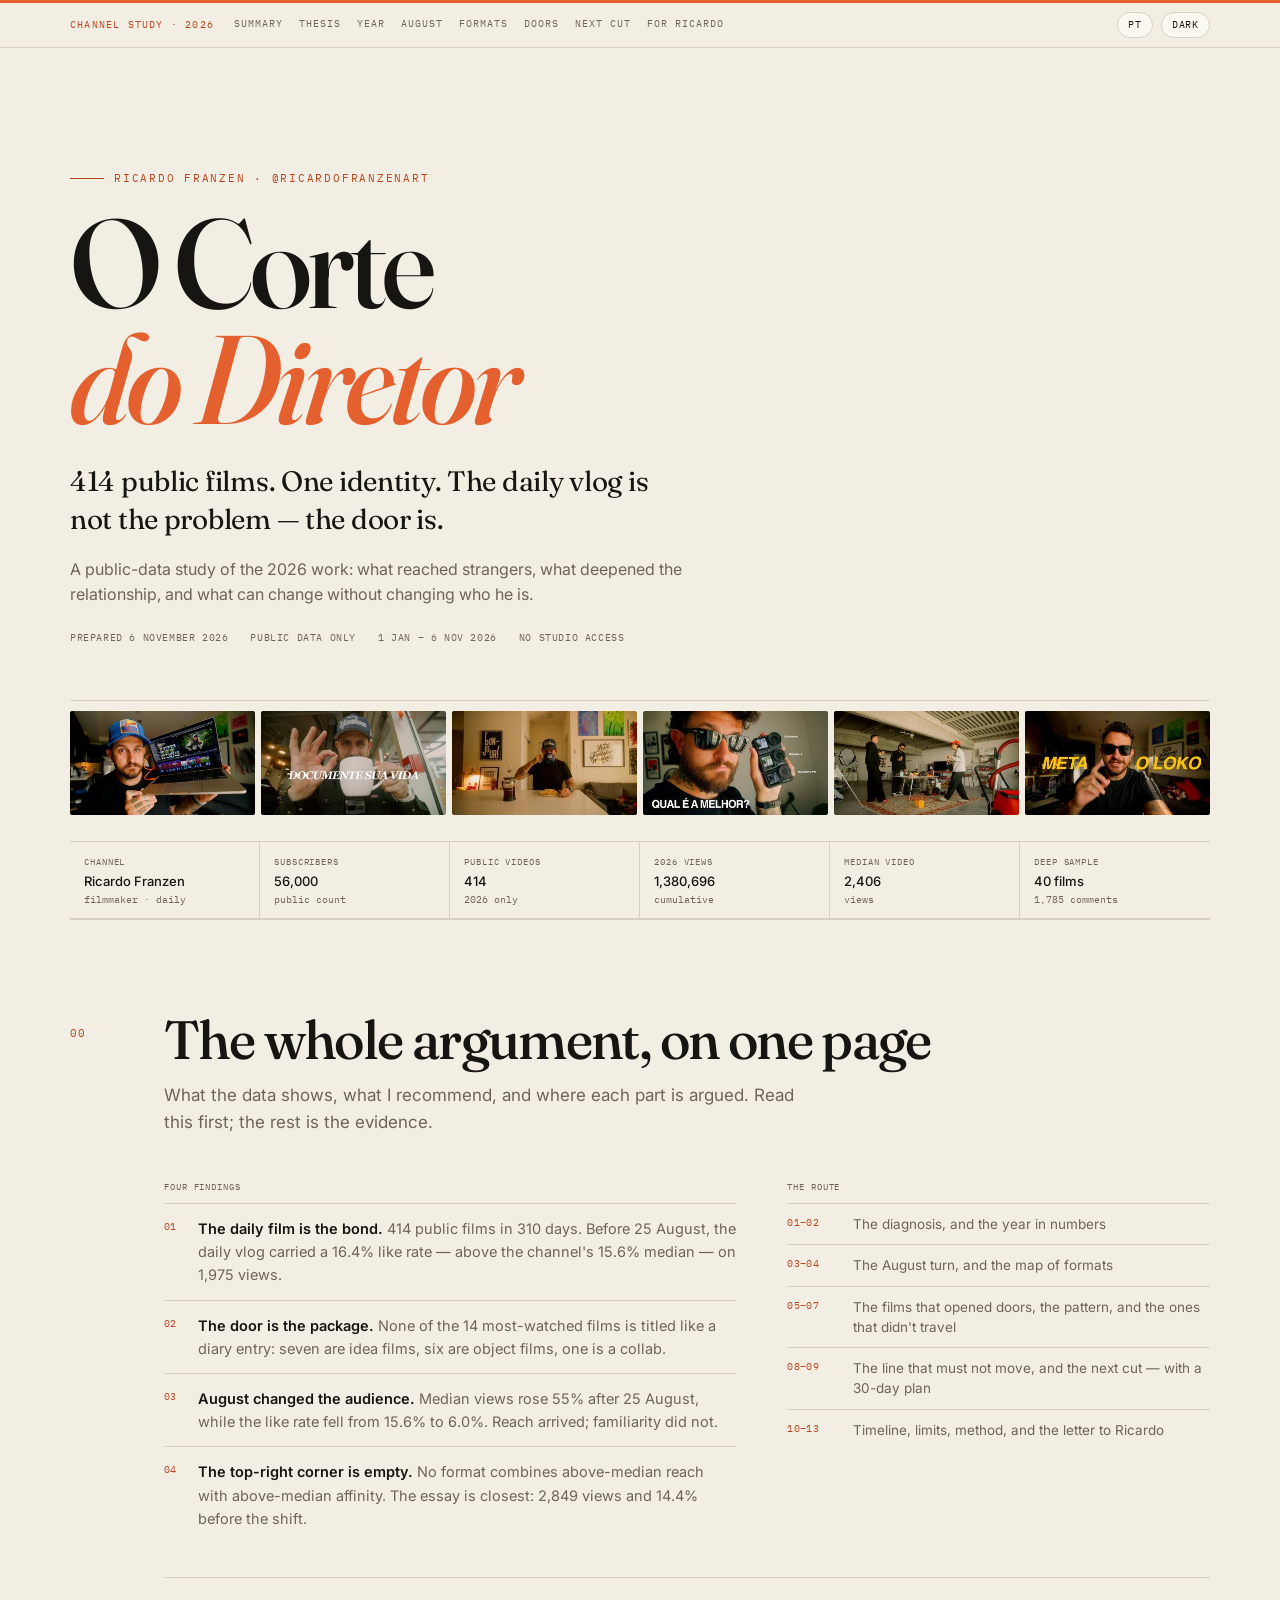
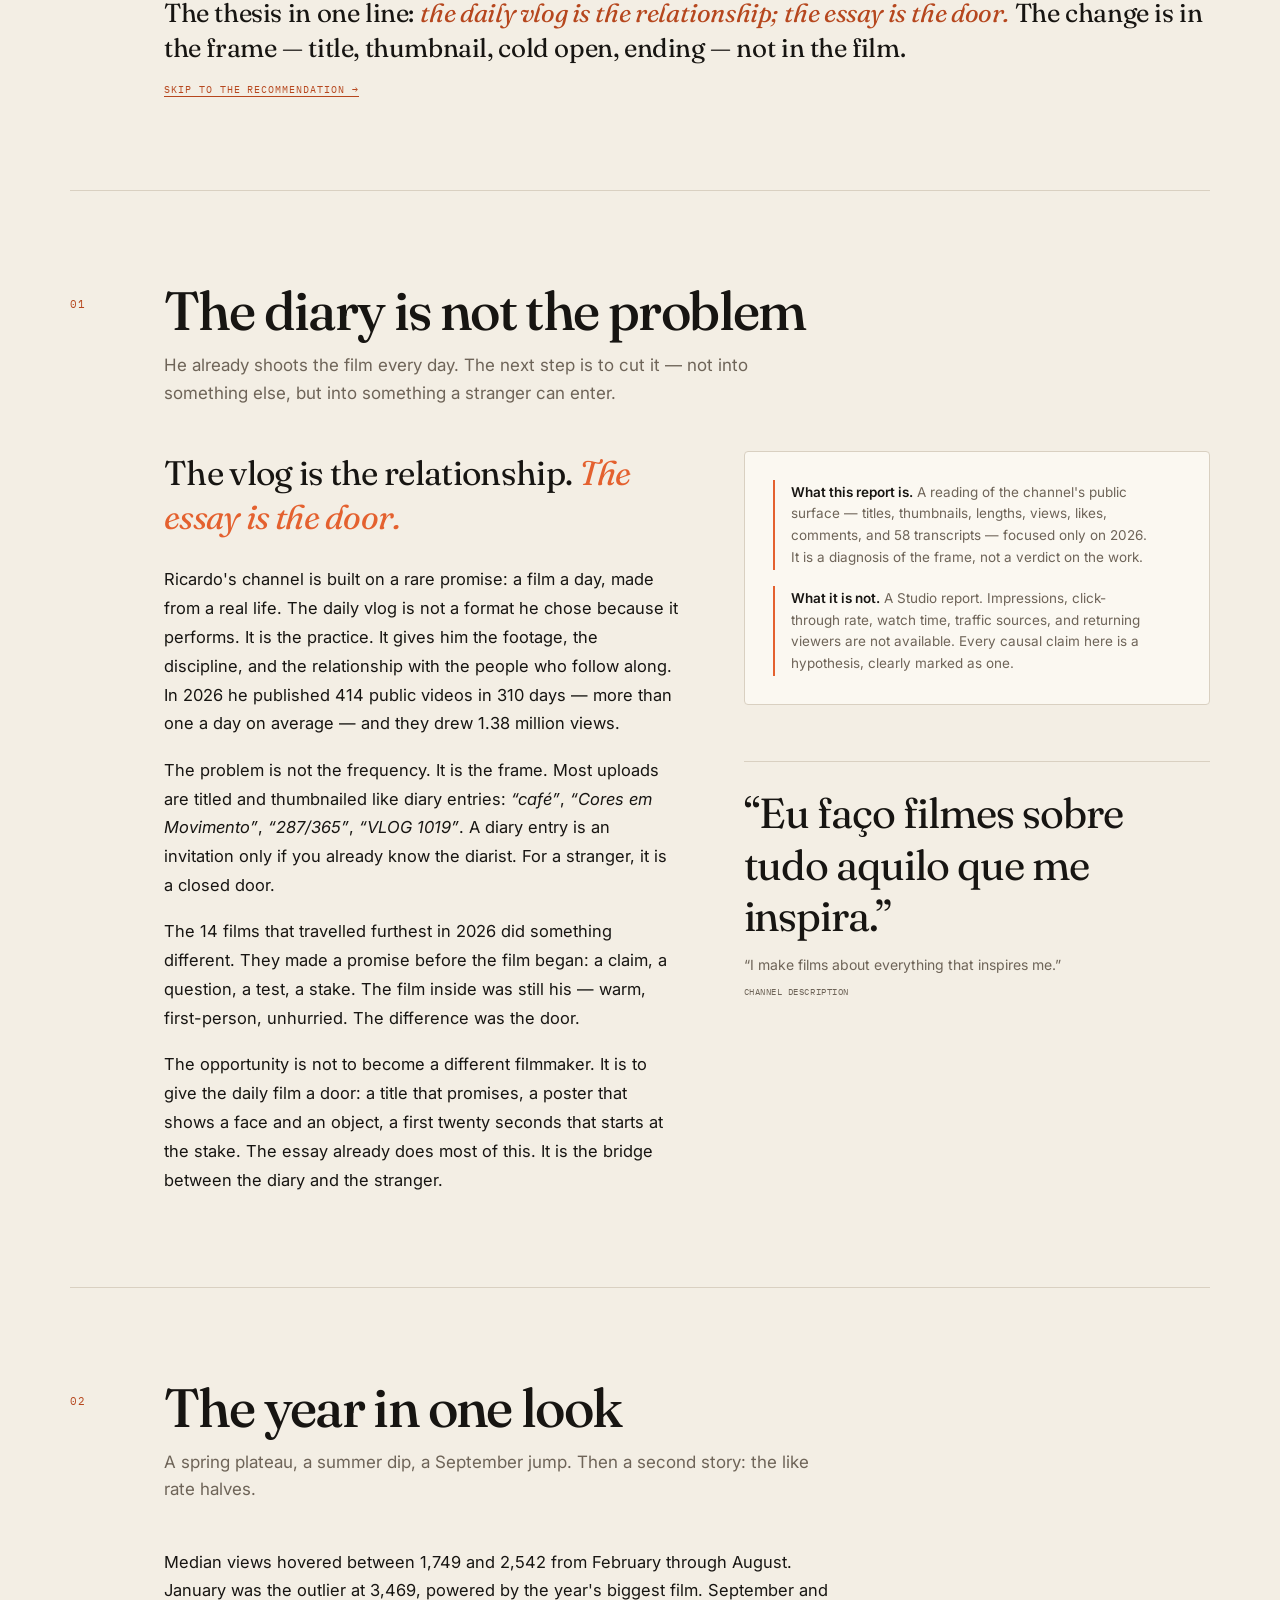
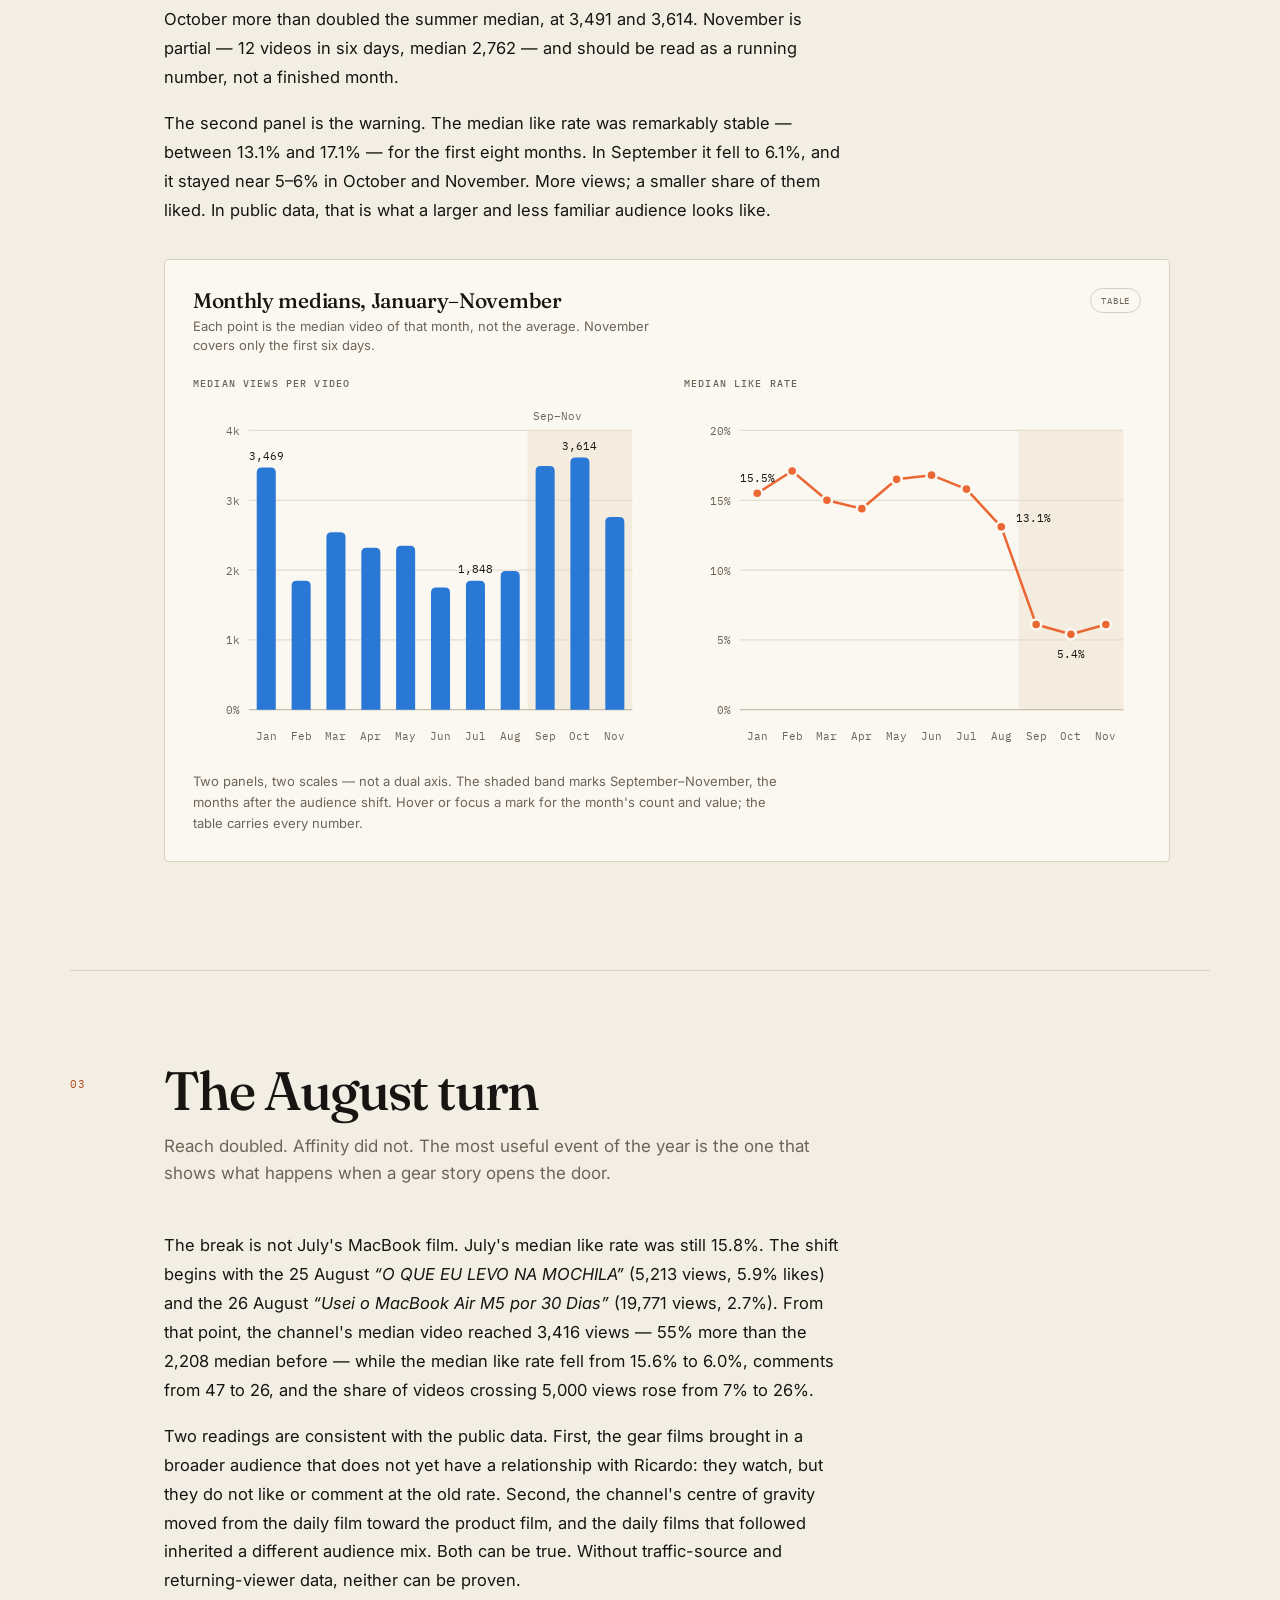
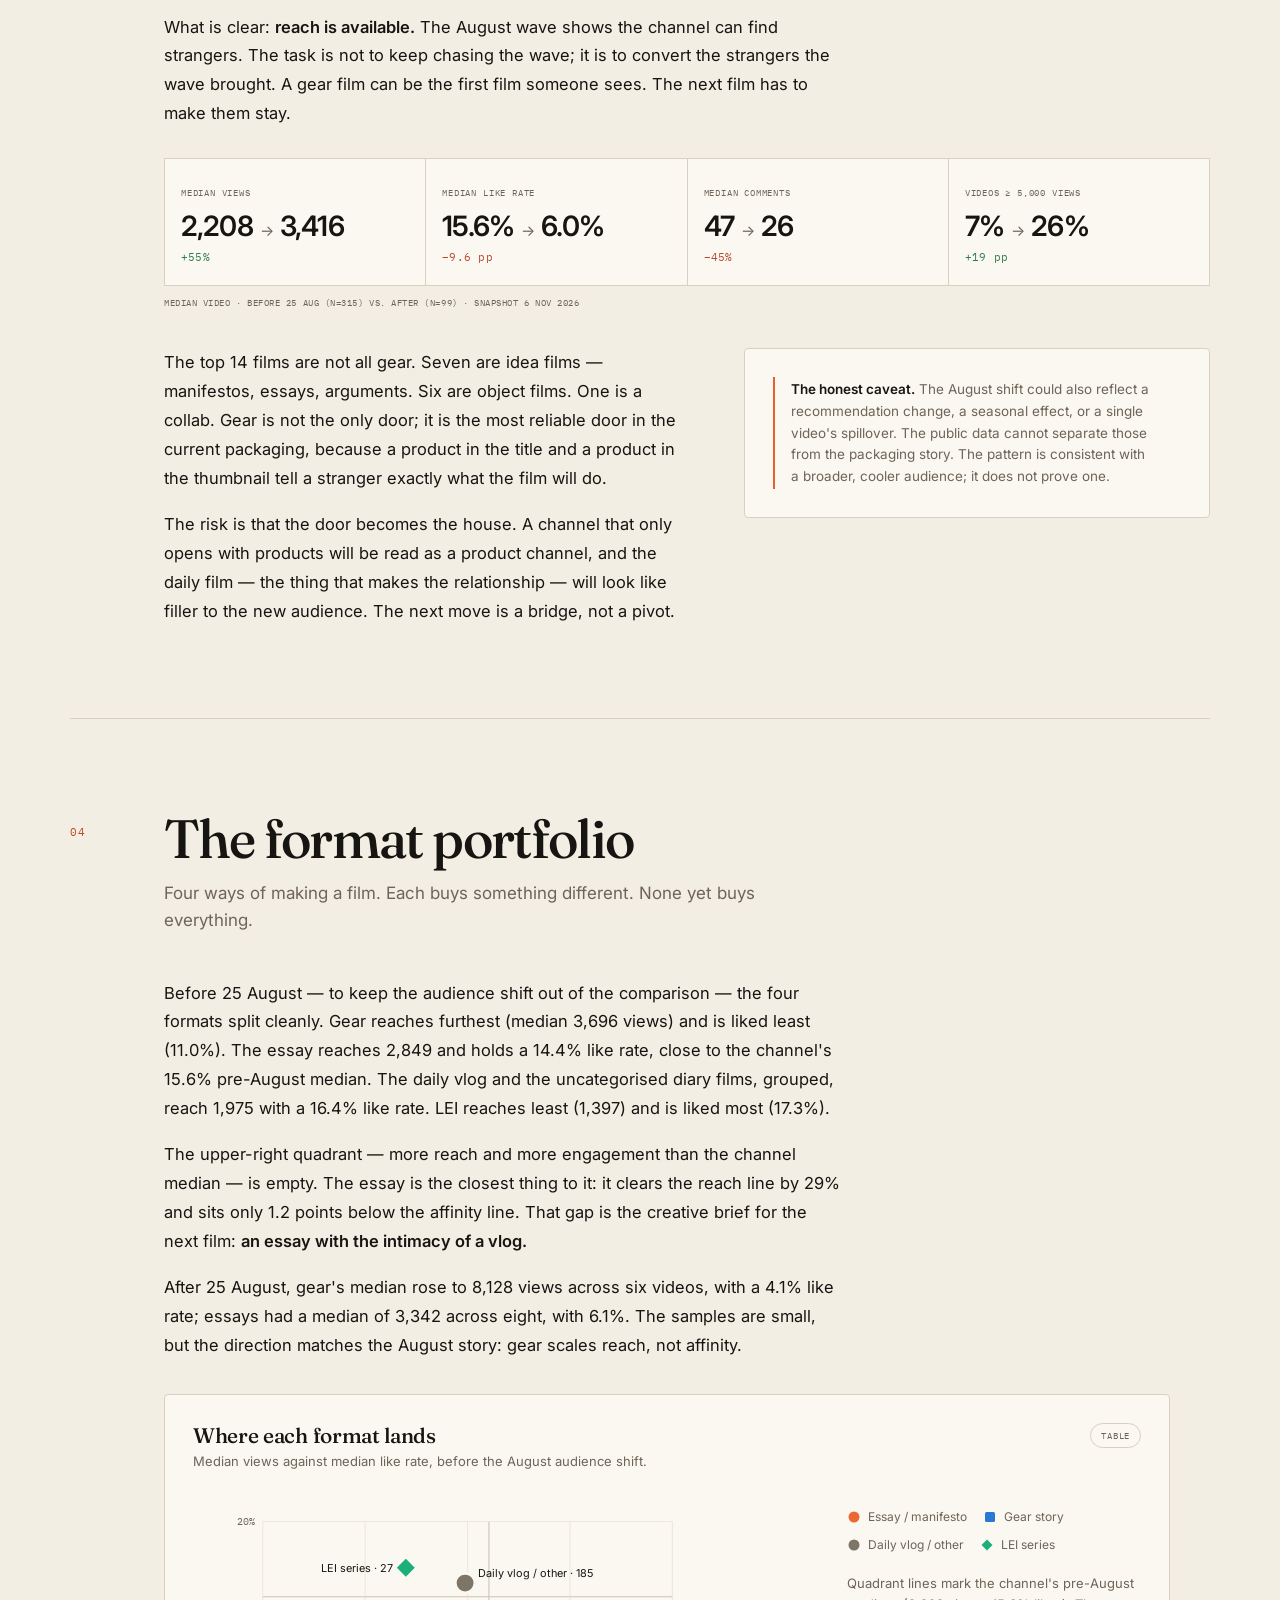
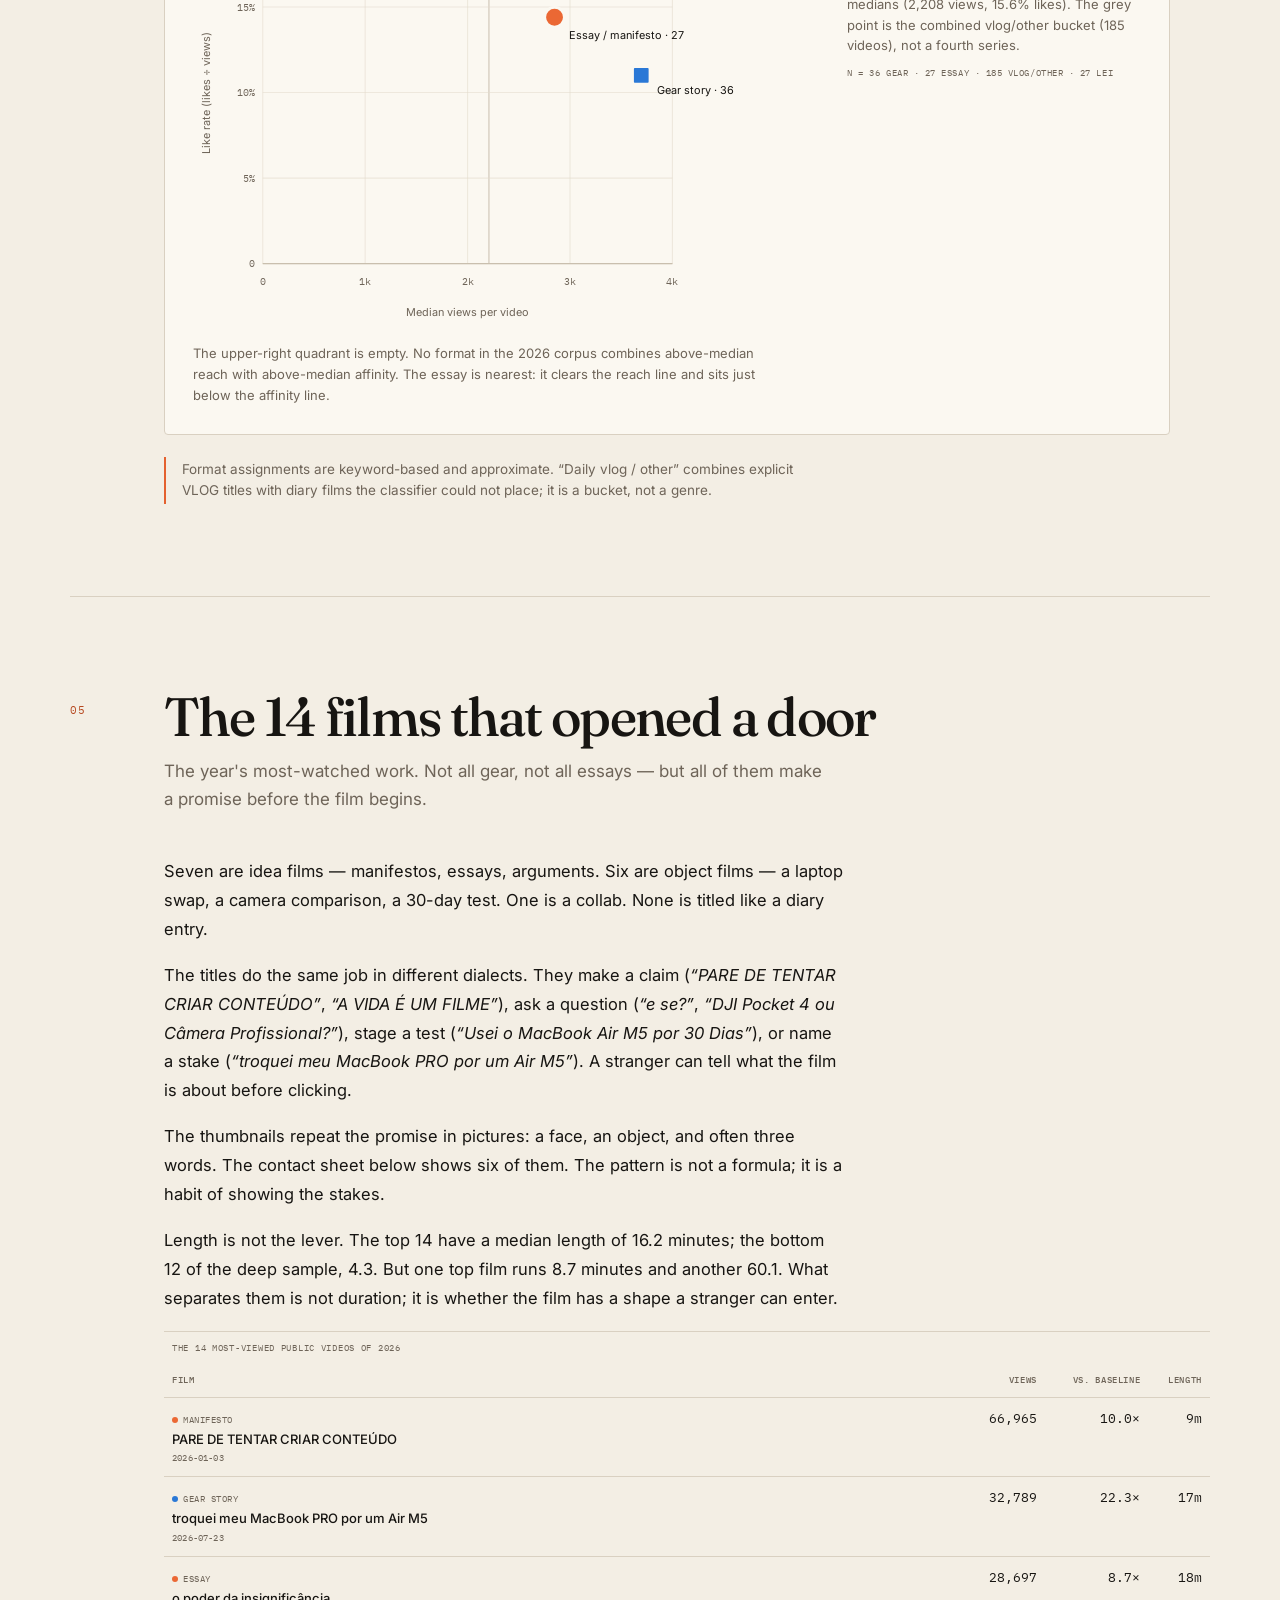
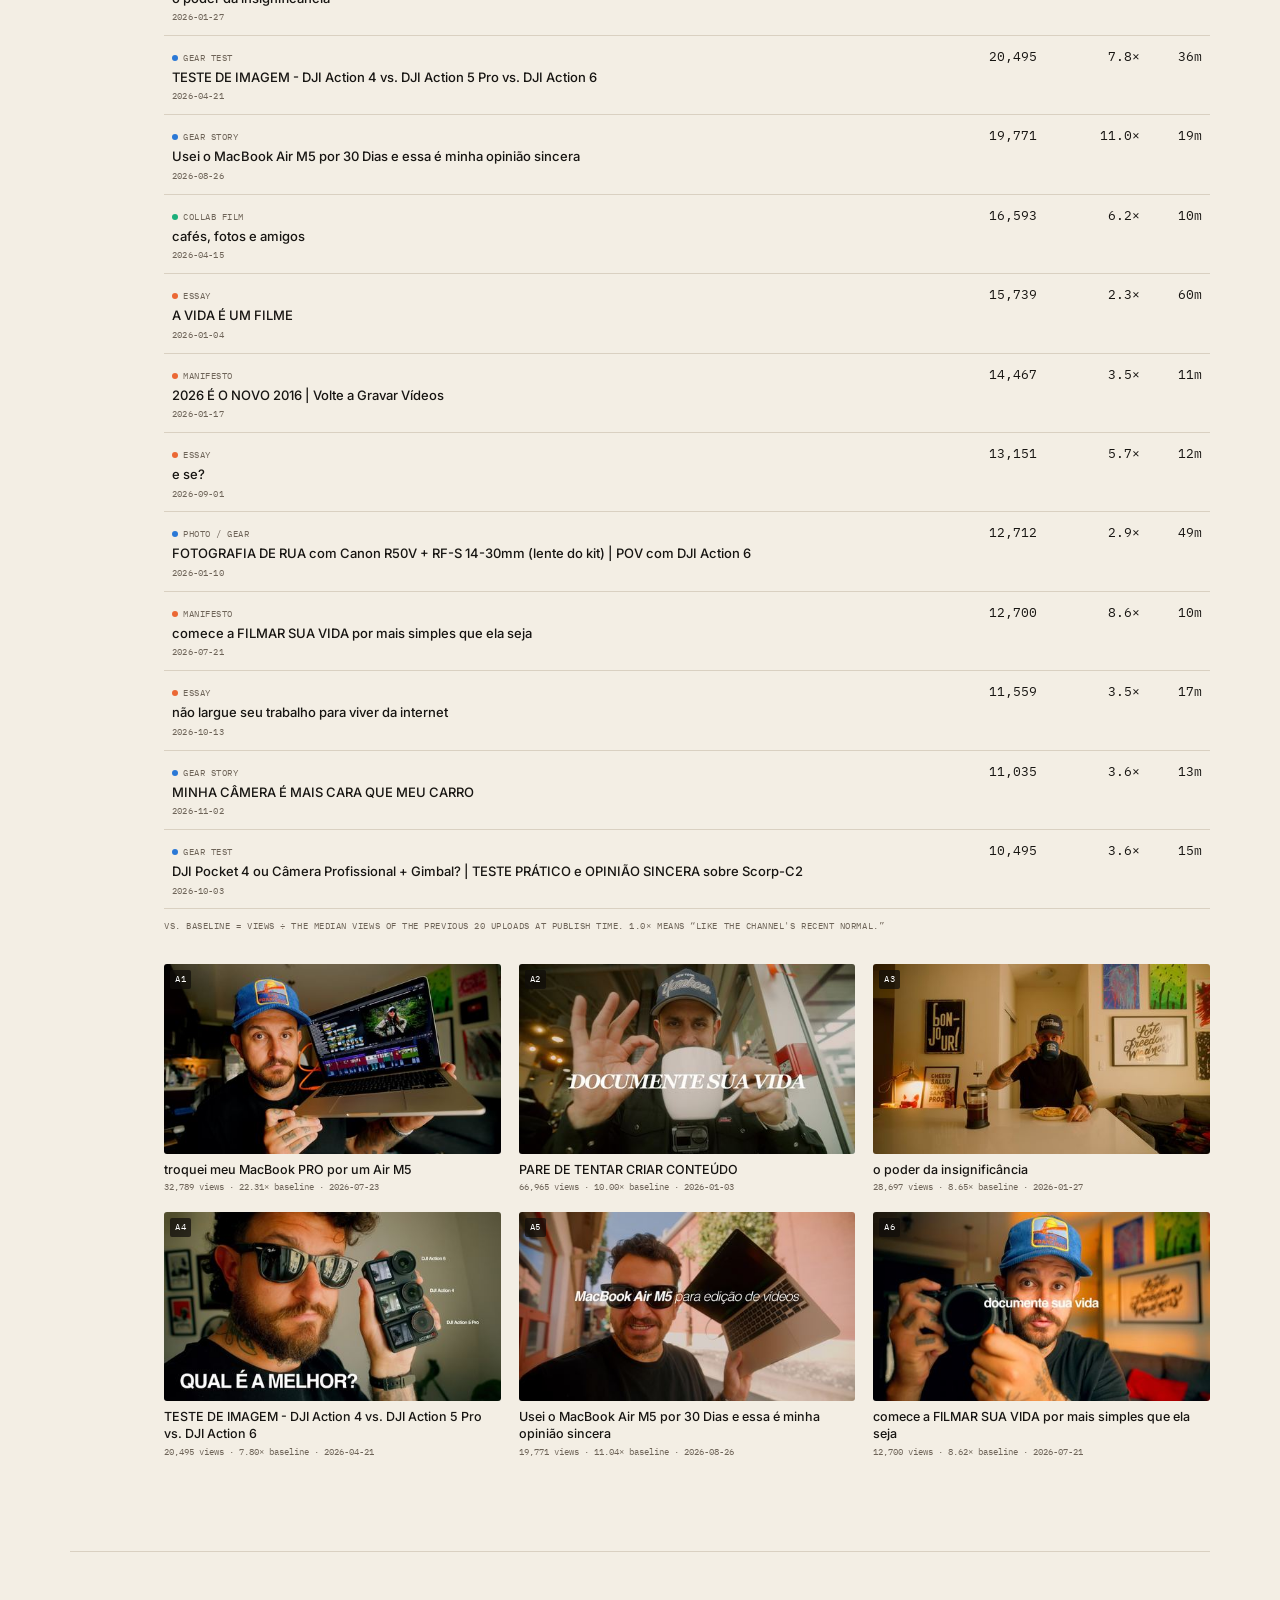
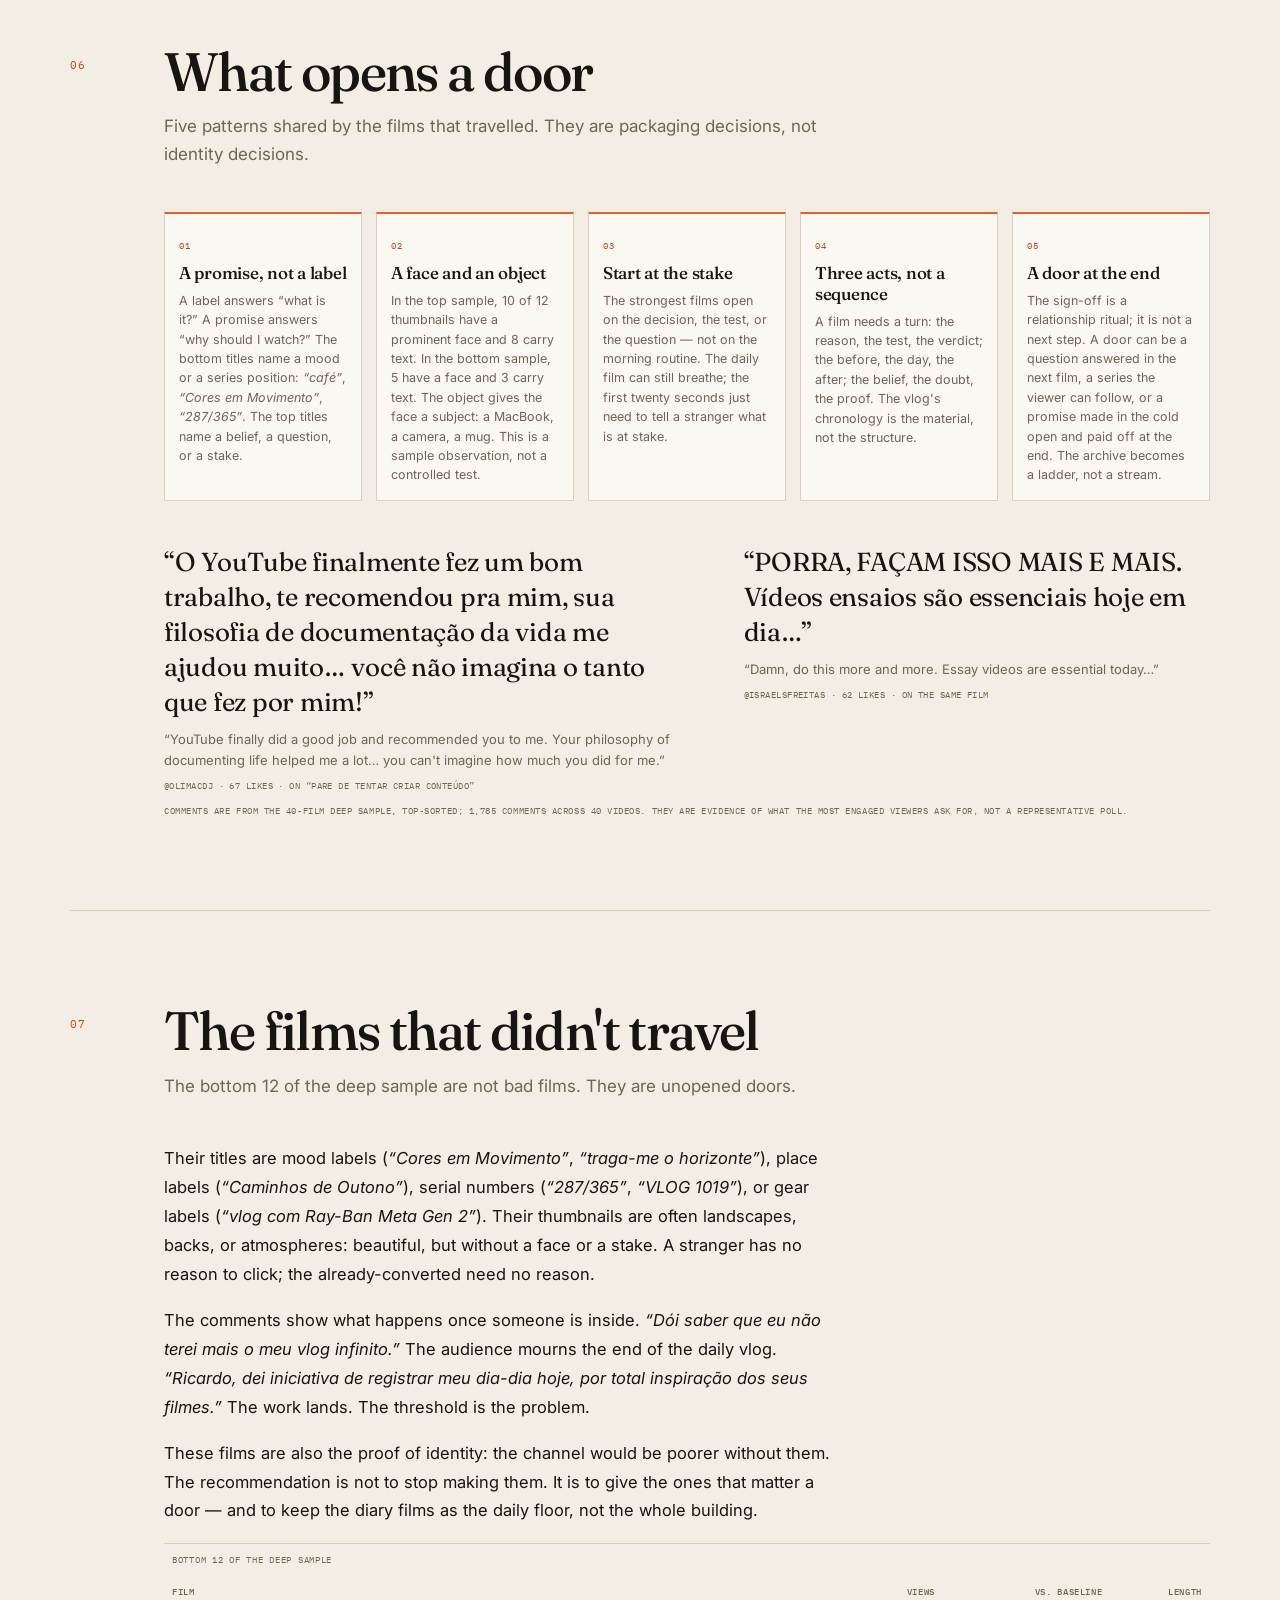
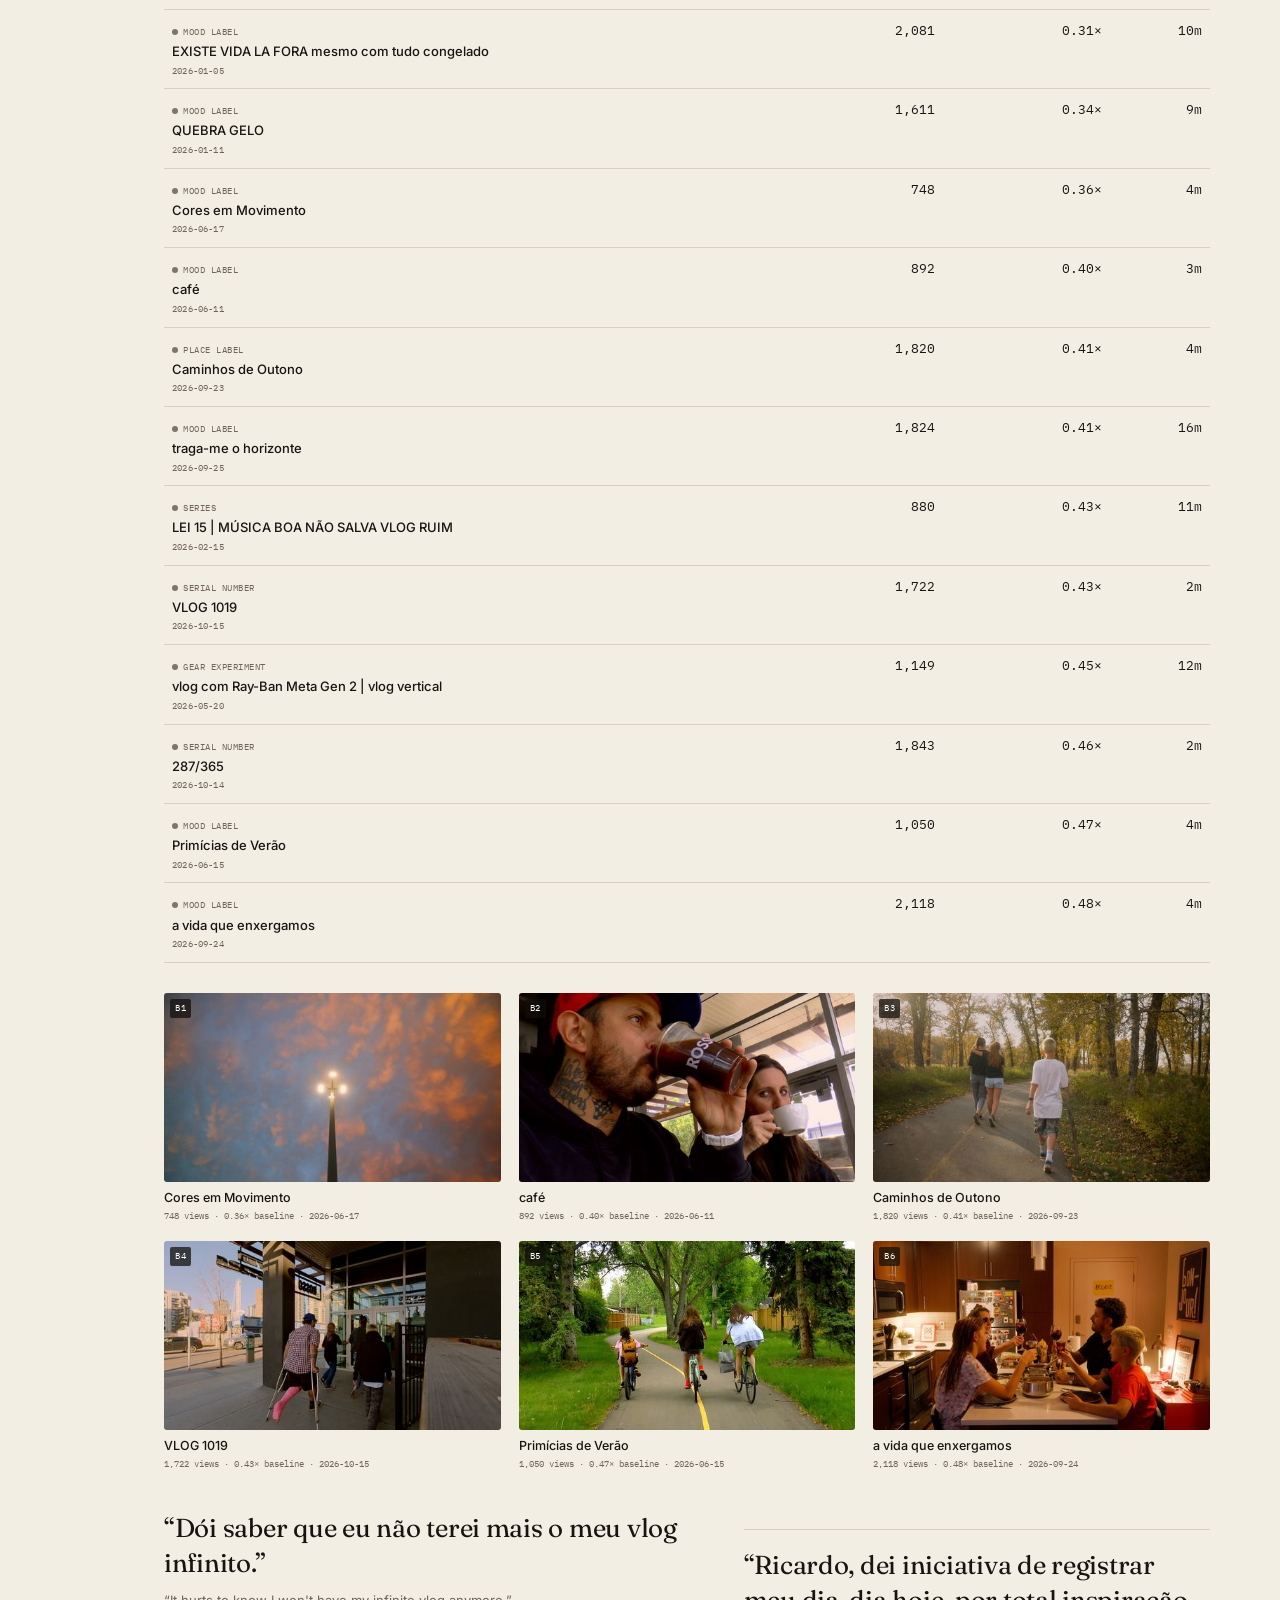
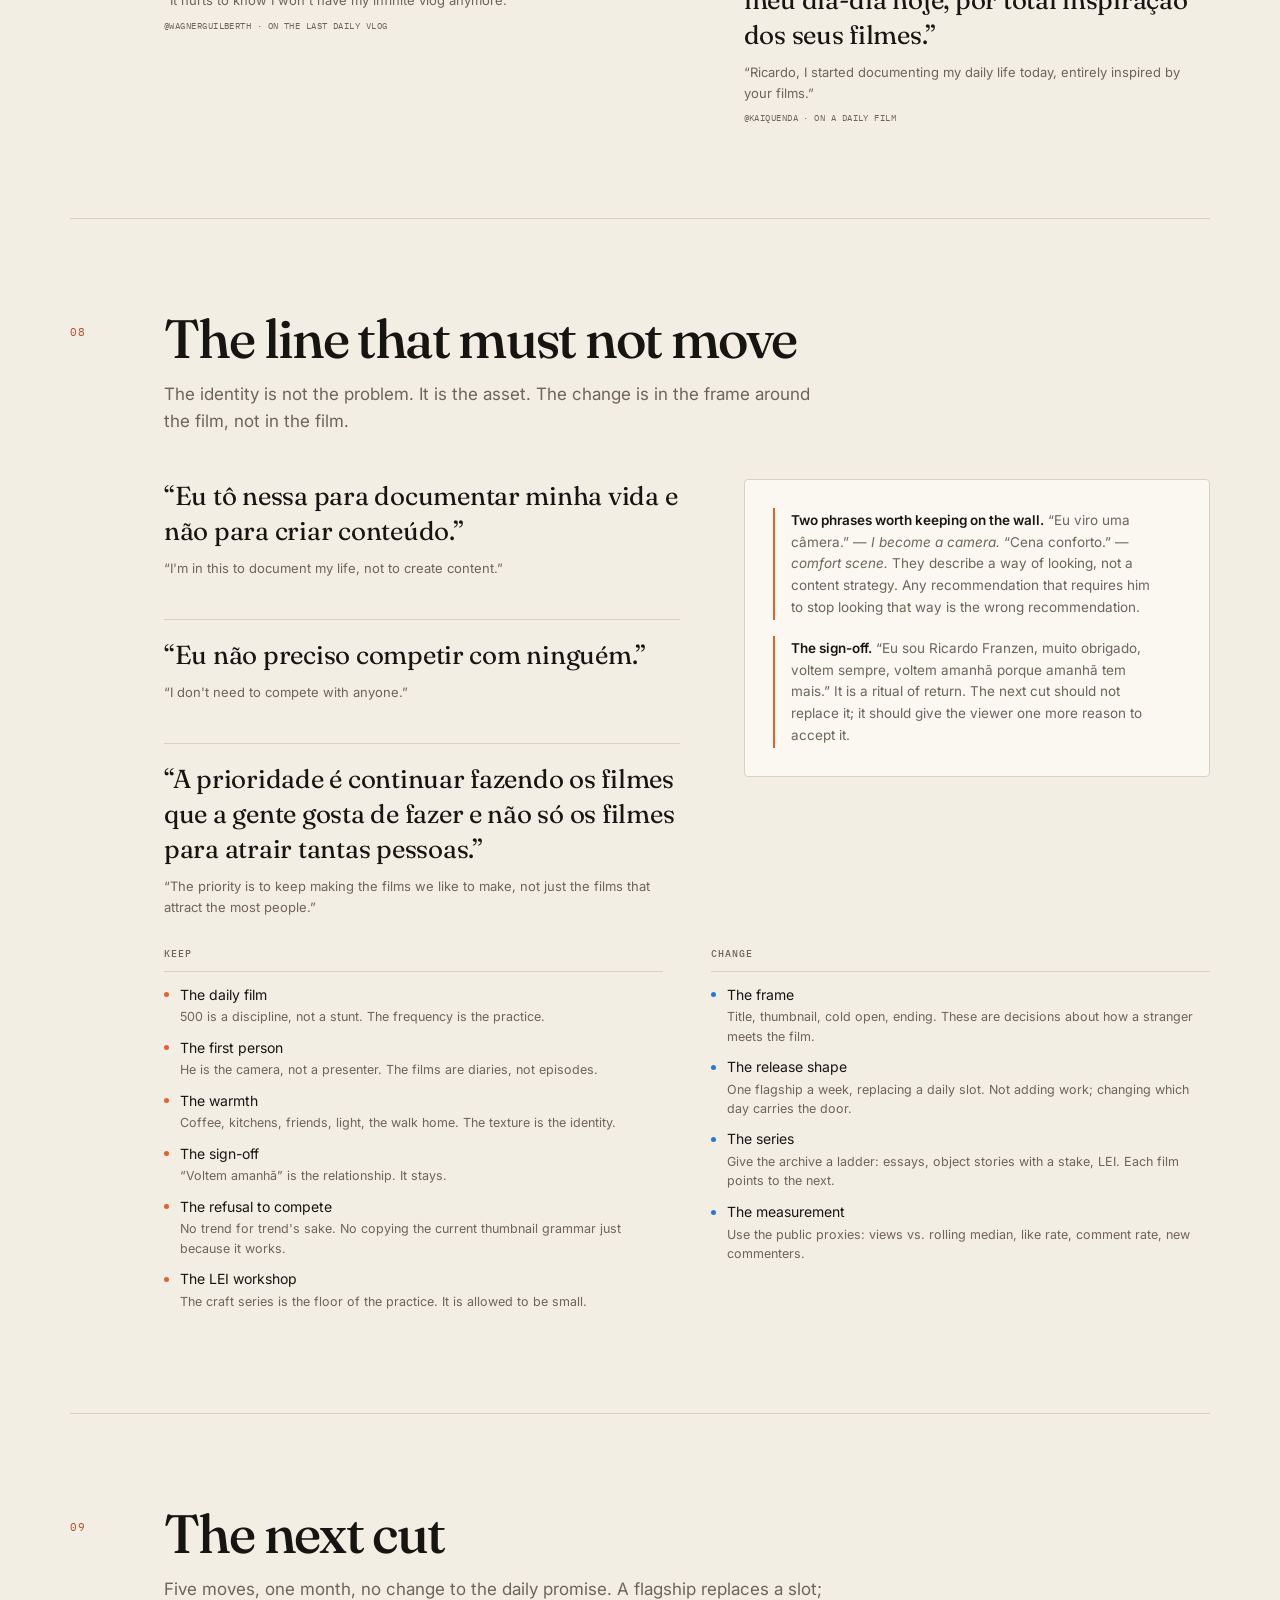
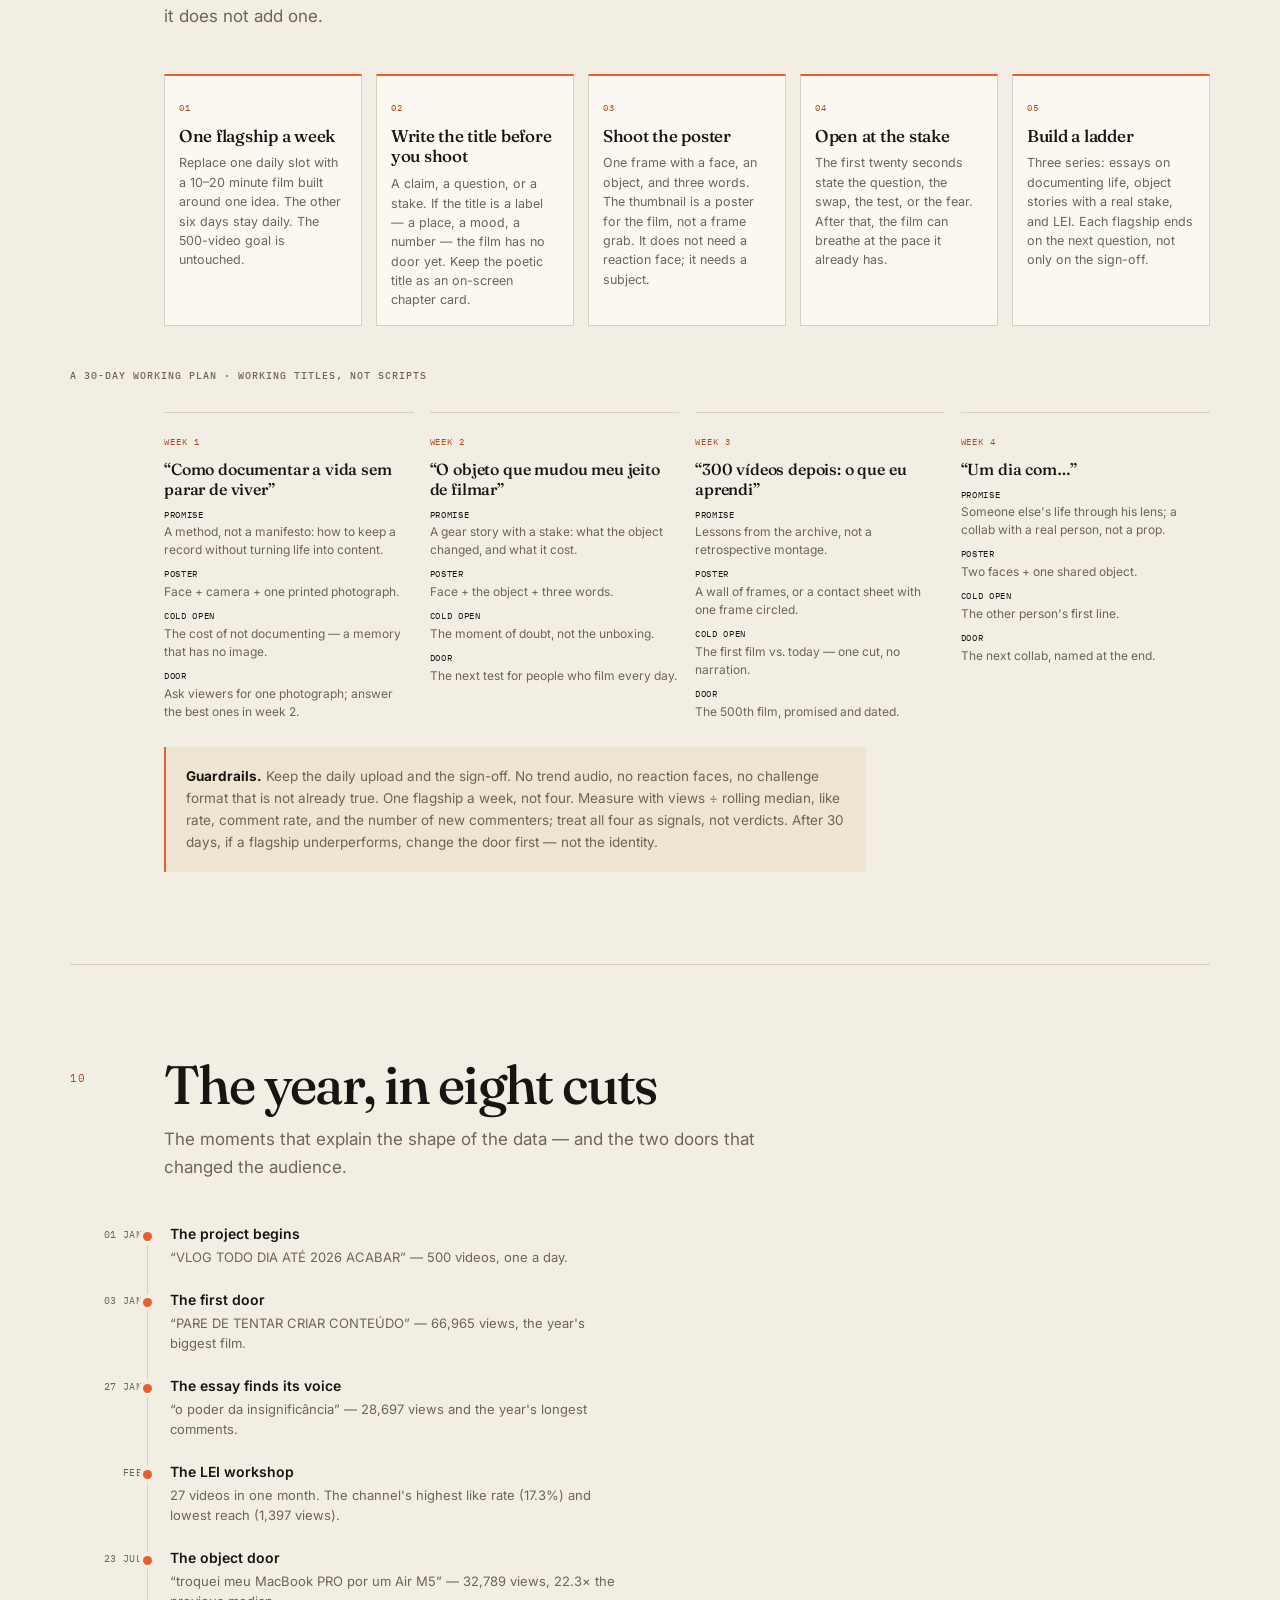
==== commit e613f37d: "Polish report accessibility and mobile navigation - Serve the report at the site root so deep links " ====
--- a/report/ricardo-franzen-en.html
+++ b/report/ricardo-franzen-en.html
@@ -8,6 +8,9 @@
 <link rel="preconnect" href="https://fonts.googleapis.com">
 <link rel="preconnect" href="https://fonts.gstatic.com" crossorigin>
 <link href="https://fonts.googleapis.com/css2?family=Fraunces:ital,opsz,wght@0,9..144,300..700;1,9..144,300..700&family=IBM+Plex+Mono:wght@400;500&family=Inter:wght@300..700&display=swap" rel="stylesheet">
+<script>
+  try{var t=localStorage.getItem('rf-theme');if(t==='light'||t==='dark')document.documentElement.setAttribute('data-theme',t);}catch(e){}
+</script>
 <style>
   :root{
     color-scheme: light;
@@ -19,7 +22,7 @@
     --grid:#E4DCCD;
     --axis:#C9BFAE;
     --wash:#EDE4D2;
-    --accent:#B94A20;
+    --accent:#B6471E;
     --accent-bright:#E4612F;
     --series-gear:#2a78d6;
     --series-essay:#eb6834;
@@ -95,7 +98,7 @@
     z-index:20;
     pointer-events:none;
   }
-  ::selection{background:var(--accent-bright);color:#fff}
+  ::selection{background:var(--ink);color:var(--paper)}
   a{color:var(--accent);text-decoration:none;border-bottom:1px solid transparent}
   a:hover{border-bottom-color:currentColor}
   a:focus-visible,button:focus-visible,[tabindex]:focus-visible{outline:2px solid var(--accent);outline-offset:3px}
@@ -129,6 +132,9 @@
     font-family:var(--mono);font-size:10px;letter-spacing:.1em;text-transform:uppercase;
   }
   .top-nav::-webkit-scrollbar{display:none}
+  .top-nav[data-fade~="right"]{-webkit-mask-image:linear-gradient(90deg,#000 calc(100% - 26px),transparent 100%);mask-image:linear-gradient(90deg,#000 calc(100% - 26px),transparent 100%)}
+  .top-nav[data-fade~="left"]{-webkit-mask-image:linear-gradient(90deg,transparent 0,#000 16px);mask-image:linear-gradient(90deg,transparent 0,#000 16px)}
+  .top-nav[data-fade~="left"][data-fade~="right"]{-webkit-mask-image:linear-gradient(90deg,transparent 0,#000 16px,#000 calc(100% - 26px),transparent 100%);mask-image:linear-gradient(90deg,transparent 0,#000 16px,#000 calc(100% - 26px),transparent 100%)}
   .top-nav a{
     color:var(--muted);border-bottom:1px solid transparent;white-space:nowrap;
     padding-block:3px;
@@ -293,7 +299,7 @@
   .summary-map li:last-child{border-bottom:0}
   .summary-map li span{font-family:var(--mono);font-size:9.5px;letter-spacing:.04em;color:var(--accent);padding-top:2px}
   .summary-thesis{margin-top:clamp(22px,3vw,34px);border-top:1px solid var(--line);padding-top:18px;font-family:var(--serif);font-size:clamp(20px,2.6vw,26px);line-height:1.35;letter-spacing:-.015em;max-width:64ch}
-  .summary-thesis em{font-style:italic;color:var(--accent-bright)}
+  .summary-thesis em{font-style:italic;color:var(--accent)}
   .summary-jump{margin-top:16px;font-family:var(--mono);font-size:9.5px;letter-spacing:.1em;text-transform:uppercase}
   .summary-jump a{border-bottom:1px solid currentColor}
 
@@ -311,7 +317,7 @@
   .kpi-delta.down{color:var(--bad)}
 
   /* ---------- tables ---------- */
-  .table-wrap{overflow-x:auto;margin-top:18px;border-top:1px solid var(--line);-webkit-overflow-scrolling:touch}
+  .table-wrap{overflow-x:auto;margin-top:18px;border-top:1px solid var(--line);-webkit-overflow-scrolling:touch;scroll-margin-top:70px}
   table{width:100%;border-collapse:collapse;font-size:13px;min-width:520px}
   caption{text-align:left;font-family:var(--mono);font-size:9px;letter-spacing:.08em;text-transform:uppercase;color:var(--muted);padding:9px 8px 8px}
   th{
@@ -452,6 +458,9 @@
     .format-chart{overflow-x:auto;padding-bottom:4px;overscroll-behavior-x:contain}
     .format-chart .chart-svg{min-width:500px}
     .scroll-hint{display:block!important}
+    .chart-svg .tick,.chart-svg .val{font-size:10.5px}
+    .chart-svg .band-label{font-size:9.5px}
+    .chart-svg .val-label,.chart-svg .axis-title{font-size:11px}
   }
   @media (max-width:760px){
     section > *{margin-left:0}
@@ -479,8 +488,9 @@
     .sheet{grid-template-columns:1fr}
     .moves,.plan{grid-template-columns:1fr}
     .topbar-inner{gap:10px}
-    .top-nav{gap:12px;font-size:9px}
-    .lang-switch,.theme-toggle{padding:5px 8px;font-size:9px}
+    .top-nav{gap:12px}
+    .lang-switch,.theme-toggle{padding:5px 8px;position:relative}
+    .lang-switch::after,.theme-toggle::after{content:"";position:absolute;inset:-11px -4px}
     .deck{max-width:none}
     .prose{font-size:16px}
     table{min-width:480px}
@@ -635,7 +645,7 @@
           <h3>Monthly medians, January–November</h3>
           <p>Each point is the median video of that month, not the average. November covers only the first six days.</p>
         </div>
-        <button class="ghost" type="button" data-table="tbl-year" aria-expanded="false">Table</button>
+        <button class="ghost" type="button" data-table="tbl-year" aria-controls="tbl-year" aria-expanded="false">Table</button>
       </div>
       <div class="chart-grid">
         <div class="panel">
@@ -651,7 +661,7 @@
       <div class="table-wrap" id="tbl-year" hidden>
         <table>
           <caption>Monthly medians, 2026</caption>
-          <thead><tr><th>Month</th><th class="num">Videos</th><th class="num">Median views</th><th class="num">Median like rate</th><th class="num">Share ≥ 5k</th></tr></thead>
+          <thead><tr><th scope="col">Month</th><th scope="col" class="num">Videos</th><th scope="col" class="num">Median views</th><th scope="col" class="num">Median like rate</th><th scope="col" class="num">Share ≥ 5k</th></tr></thead>
           <tbody><tr><td>Jan</td><td>44</td><td>3,469</td><td>15.5%</td><td>25%</td></tr><tr><td>Feb</td><td>63</td><td>1,848</td><td>17.1%</td><td>2%</td></tr><tr><td>Mar</td><td>34</td><td>2,542</td><td>15.0%</td><td>3%</td></tr><tr><td>Apr</td><td>37</td><td>2,321</td><td>14.4%</td><td>14%</td></tr><tr><td>May</td><td>33</td><td>2,347</td><td>16.5%</td><td>3%</td></tr><tr><td>Jun</td><td>39</td><td>1,749</td><td>16.8%</td><td>0%</td></tr><tr><td>Jul</td><td>34</td><td>1,848</td><td>15.8%</td><td>12%</td></tr><tr><td>Aug</td><td>42</td><td>1,986</td><td>13.1%</td><td>10%</td></tr><tr><td>Sep</td><td>37</td><td>3,491</td><td>6.1%</td><td>30%</td></tr><tr><td>Oct</td><td>39</td><td>3,614</td><td>5.4%</td><td>21%</td></tr><tr><td>Nov</td><td>12</td><td>2,762</td><td>6.1%</td><td>25%</td></tr></tbody>
         </table>
       </div>
@@ -710,7 +720,7 @@
           <h3>Where each format lands</h3>
           <p>Median views against median like rate, before the August audience shift.</p>
         </div>
-        <button class="ghost" type="button" data-table="tbl-format" aria-expanded="false">Table</button>
+        <button class="ghost" type="button" data-table="tbl-format" aria-controls="tbl-format" aria-expanded="false">Table</button>
       </div>
       <p class="scroll-hint">Swipe the chart to see all four formats →</p>
       <div class="format-layout">
@@ -725,7 +735,7 @@
       <div class="table-wrap" id="tbl-format" hidden>
         <table>
           <caption>Format medians, 1 Jan – 24 Aug 2026</caption>
-          <thead><tr><th>Format</th><th class="num">Videos</th><th class="num">Median views</th><th class="num">Median like rate</th></tr></thead>
+          <thead><tr><th scope="col">Format</th><th scope="col" class="num">Videos</th><th scope="col" class="num">Median views</th><th scope="col" class="num">Median like rate</th></tr></thead>
           <tbody><tr><td>Gear story</td><td class='num'>36</td><td class='num'>3,696</td><td class='num'>11.0%</td></tr><tr><td>Essay / manifesto</td><td class='num'>27</td><td class='num'>2,849</td><td class='num'>14.4%</td></tr><tr><td>Daily vlog / other</td><td class='num'>185</td><td class='num'>1,975</td><td class='num'>16.4%</td></tr><tr><td>LEI series</td><td class='num'>27</td><td class='num'>1,397</td><td class='num'>17.3%</td></tr></tbody>
         </table>
       </div>
@@ -754,7 +764,7 @@
     <div class="table-wrap">
       <table>
         <caption>The 14 most-viewed public videos of 2026</caption>
-        <thead><tr><th>Film</th><th class="num">Views</th><th class="num">vs. baseline</th><th class="num">Length</th></tr></thead>
+        <thead><tr><th scope="col">Film</th><th scope="col" class="num">Views</th><th scope="col" class="num">vs. baseline</th><th scope="col" class="num">Length</th></tr></thead>
         <tbody><tr><td class="tcell"><span class="tag tag-idea"><i></i>Manifesto</span><strong>PARE DE TENTAR CRIAR CONTEÚDO</strong><span class="sub">2026-01-03</span></td><td class="num">66,965</td><td class="num">10.0×</td><td class="num">9m</td></tr><tr><td class="tcell"><span class="tag tag-object"><i></i>Gear story</span><strong>troquei meu MacBook PRO por um Air M5</strong><span class="sub">2026-07-23</span></td><td class="num">32,789</td><td class="num">22.3×</td><td class="num">17m</td></tr><tr><td class="tcell"><span class="tag tag-idea"><i></i>Essay</span><strong>o poder da insignificância</strong><span class="sub">2026-01-27</span></td><td class="num">28,697</td><td class="num">8.7×</td><td class="num">18m</td></tr><tr><td class="tcell"><span class="tag tag-object"><i></i>Gear test</span><strong>TESTE DE IMAGEM - DJI Action 4 vs. DJI Action 5 Pro vs. DJI Action 6</strong><span class="sub">2026-04-21</span></td><td class="num">20,495</td><td class="num">7.8×</td><td class="num">36m</td></tr><tr><td class="tcell"><span class="tag tag-object"><i></i>Gear story</span><strong>Usei o MacBook Air M5 por 30 Dias e essa é minha opinião sincera</strong><span class="sub">2026-08-26</span></td><td class="num">19,771</td><td class="num">11.0×</td><td class="num">19m</td></tr><tr><td class="tcell"><span class="tag tag-collab"><i></i>Collab film</span><strong>cafés, fotos e amigos</strong><span class="sub">2026-04-15</span></td><td class="num">16,593</td><td class="num">6.2×</td><td class="num">10m</td></tr><tr><td class="tcell"><span class="tag tag-idea"><i></i>Essay</span><strong>A VIDA É UM FILME</strong><span class="sub">2026-01-04</span></td><td class="num">15,739</td><td class="num">2.3×</td><td class="num">60m</td></tr><tr><td class="tcell"><span class="tag tag-idea"><i></i>Manifesto</span><strong>2026 É O NOVO 2016 | Volte a Gravar Vídeos</strong><span class="sub">2026-01-17</span></td><td class="num">14,467</td><td class="num">3.5×</td><td class="num">11m</td></tr><tr><td class="tcell"><span class="tag tag-idea"><i></i>Essay</span><strong>e se?</strong><span class="sub">2026-09-01</span></td><td class="num">13,151</td><td class="num">5.7×</td><td class="num">12m</td></tr><tr><td class="tcell"><span class="tag tag-object"><i></i>Photo / gear</span><strong>FOTOGRAFIA DE RUA com Canon R50V + RF-S 14-30mm (lente do kit) | POV com DJI Action 6</strong><span class="sub">2026-01-10</span></td><td class="num">12,712</td><td class="num">2.9×</td><td class="num">49m</td></tr><tr><td class="tcell"><span class="tag tag-idea"><i></i>Manifesto</span><strong>comece a FILMAR SUA VIDA por mais simples que ela seja</strong><span class="sub">2026-07-21</span></td><td class="num">12,700</td><td class="num">8.6×</td><td class="num">10m</td></tr><tr><td class="tcell"><span class="tag tag-idea"><i></i>Essay</span><strong>não largue seu trabalho para viver da internet</strong><span class="sub">2026-10-13</span></td><td class="num">11,559</td><td class="num">3.5×</td><td class="num">17m</td></tr><tr><td class="tcell"><span class="tag tag-object"><i></i>Gear story</span><strong>MINHA CÂMERA É MAIS CARA QUE MEU CARRO</strong><span class="sub">2026-11-02</span></td><td class="num">11,035</td><td class="num">3.6×</td><td class="num">13m</td></tr><tr><td class="tcell"><span class="tag tag-object"><i></i>Gear test</span><strong>DJI Pocket 4 ou Câmera Profissional + Gimbal? | TESTE PRÁTICO e OPINIÃO SINCERA sobre Scorp-C2</strong><span class="sub">2026-10-03</span></td><td class="num">10,495</td><td class="num">3.6×</td><td class="num">15m</td></tr></tbody>
       </table>
     </div>
@@ -839,7 +849,7 @@
     <div class="table-wrap">
       <table>
         <caption>Bottom 12 of the deep sample</caption>
-        <thead><tr><th>Film</th><th class="num">Views</th><th class="num">vs. baseline</th><th class="num">Length</th></tr></thead>
+        <thead><tr><th scope="col">Film</th><th scope="col" class="num">Views</th><th scope="col" class="num">vs. baseline</th><th scope="col" class="num">Length</th></tr></thead>
         <tbody><tr><td class="tcell"><span class="tag tag-label"><i></i>Mood label</span><strong>EXISTE VIDA LA FORA mesmo com tudo congelado</strong><span class="sub">2026-01-05</span></td><td class="num">2,081</td><td class="num">0.31×</td><td class="num">10m</td></tr><tr><td class="tcell"><span class="tag tag-label"><i></i>Mood label</span><strong>QUEBRA GELO</strong><span class="sub">2026-01-11</span></td><td class="num">1,611</td><td class="num">0.34×</td><td class="num">9m</td></tr><tr><td class="tcell"><span class="tag tag-label"><i></i>Mood label</span><strong>Cores em Movimento</strong><span class="sub">2026-06-17</span></td><td class="num">748</td><td class="num">0.36×</td><td class="num">4m</td></tr><tr><td class="tcell"><span class="tag tag-label"><i></i>Mood label</span><strong>café</strong><span class="sub">2026-06-11</span></td><td class="num">892</td><td class="num">0.40×</td><td class="num">3m</td></tr><tr><td class="tcell"><span class="tag tag-label"><i></i>Place label</span><strong>Caminhos de Outono</strong><span class="sub">2026-09-23</span></td><td class="num">1,820</td><td class="num">0.41×</td><td class="num">4m</td></tr><tr><td class="tcell"><span class="tag tag-label"><i></i>Mood label</span><strong>traga-me o horizonte</strong><span class="sub">2026-09-25</span></td><td class="num">1,824</td><td class="num">0.41×</td><td class="num">16m</td></tr><tr><td class="tcell"><span class="tag tag-label"><i></i>Series</span><strong>LEI 15 | MÚSICA BOA NÃO SALVA VLOG RUIM</strong><span class="sub">2026-02-15</span></td><td class="num">880</td><td class="num">0.43×</td><td class="num">11m</td></tr><tr><td class="tcell"><span class="tag tag-label"><i></i>Serial number</span><strong>VLOG 1019</strong><span class="sub">2026-10-15</span></td><td class="num">1,722</td><td class="num">0.43×</td><td class="num">2m</td></tr><tr><td class="tcell"><span class="tag tag-label"><i></i>Gear experiment</span><strong>vlog com Ray-Ban Meta Gen 2 | vlog vertical</strong><span class="sub">2026-05-20</span></td><td class="num">1,149</td><td class="num">0.45×</td><td class="num">12m</td></tr><tr><td class="tcell"><span class="tag tag-label"><i></i>Serial number</span><strong>287/365</strong><span class="sub">2026-10-14</span></td><td class="num">1,843</td><td class="num">0.46×</td><td class="num">2m</td></tr><tr><td class="tcell"><span class="tag tag-label"><i></i>Mood label</span><strong>Primícias de Verão</strong><span class="sub">2026-06-15</span></td><td class="num">1,050</td><td class="num">0.47×</td><td class="num">4m</td></tr><tr><td class="tcell"><span class="tag tag-label"><i></i>Mood label</span><strong>a vida que enxergamos</strong><span class="sub">2026-09-24</span></td><td class="num">2,118</td><td class="num">0.48×</td><td class="num">4m</td></tr></tbody>
       </table>
     </div>
@@ -1145,6 +1155,7 @@
   function paint(t){
     btn.textContent = t === 'dark' ? ui.light : ui.dark;
     btn.setAttribute('aria-label', t === 'dark' ? ui.ariaDark : ui.ariaLight);
+    updateFade();
   }
   function setTheme(t){
     root.setAttribute('data-theme', t);
@@ -1172,27 +1183,46 @@
         el.removeAttribute('hidden');
         b.textContent = ui.hide;
         b.setAttribute('aria-expanded', 'true');
+        var reduce = window.matchMedia('(prefers-reduced-motion: reduce)').matches;
+        el.scrollIntoView({block: 'start', behavior: reduce ? 'auto' : 'smooth'});
       }
     });
   });
 
-  // Language switch keeps the reader in the same section.
+  // The language switch follows the section currently being read.
   var lang = document.getElementById('lang-switch');
-  if (lang) {
-    lang.addEventListener('click', function(){
-      var h = location.hash;
-      if (/^#[A-Za-z0-9_-]+$/.test(h)) {
-        lang.href = lang.getAttribute('data-lang-target') + h;
-      }
-    });
-  }
-
-  // Sticky nav: mark the section currently under the bar.
+  var allSections = Array.prototype.slice.call(document.querySelectorAll('main section[id]'));
+
+  // Sticky nav: mark the section under the bar, keep it in view, and fade the edges.
+  var nav = document.querySelector('.top-nav');
   var links = Array.prototype.slice.call(document.querySelectorAll('.top-nav a'));
   var sections = links.map(function(a){
     return document.querySelector(a.getAttribute('href'));
   });
   var queued = false;
+  var lastIdx = -2;
+
+  function reduced(){
+    return window.matchMedia('(prefers-reduced-motion: reduce)').matches;
+  }
+  function reveal(a){
+    if (!nav || !a) return;
+    var ar = a.getBoundingClientRect();
+    var nr = nav.getBoundingClientRect();
+    if (ar.left < nr.left + 6) {
+      nav.scrollBy({left: ar.left - nr.left - 18, behavior: reduced() ? 'auto' : 'smooth'});
+    } else if (ar.right > nr.right - 6) {
+      nav.scrollBy({left: ar.right - nr.right + 18, behavior: reduced() ? 'auto' : 'smooth'});
+    }
+  }
+  function updateFade(){
+    if (!nav) return;
+    var max = nav.scrollWidth - nav.clientWidth;
+    var f = [];
+    if (nav.scrollLeft > 2) f.push('left');
+    if (nav.scrollLeft < max - 2) f.push('right');
+    nav.setAttribute('data-fade', f.join(' '));
+  }
   function spy(){
     queued = false;
     var y = window.scrollY + 110;
@@ -1206,13 +1236,26 @@
       if (on) a.setAttribute('aria-current', 'location');
       else a.removeAttribute('aria-current');
     });
+    if (idx !== lastIdx) {
+      if (idx >= 0) reveal(links[idx]);
+      lastIdx = idx;
+    }
+    if (lang) {
+      var current = '';
+      allSections.forEach(function(s){
+        if (s.getBoundingClientRect().top + window.scrollY <= y) current = '#' + s.id;
+      });
+      lang.href = lang.getAttribute('data-lang-target') + current;
+    }
   }
   function queueSpy(){
     if (!queued) { queued = true; window.requestAnimationFrame(spy); }
   }
   window.addEventListener('scroll', queueSpy, {passive: true});
-  window.addEventListener('resize', queueSpy);
+  window.addEventListener('resize', function(){ queueSpy(); updateFade(); });
   window.addEventListener('load', spy);
+  if (nav) nav.addEventListener('scroll', updateFade, {passive: true});
+  updateFade();
   spy();
 
   // A deep link should land on its section after webfonts settle.
@@ -1228,7 +1271,7 @@
   }
   window.addEventListener('load', function(){
     if (document.fonts && document.fonts.ready) {
-      document.fonts.ready.then(function(){ setTimeout(realign, 80); });
+      document.fonts.ready.then(function(){ updateFade(); setTimeout(realign, 80); });
     } else {
       setTimeout(realign, 200);
     }
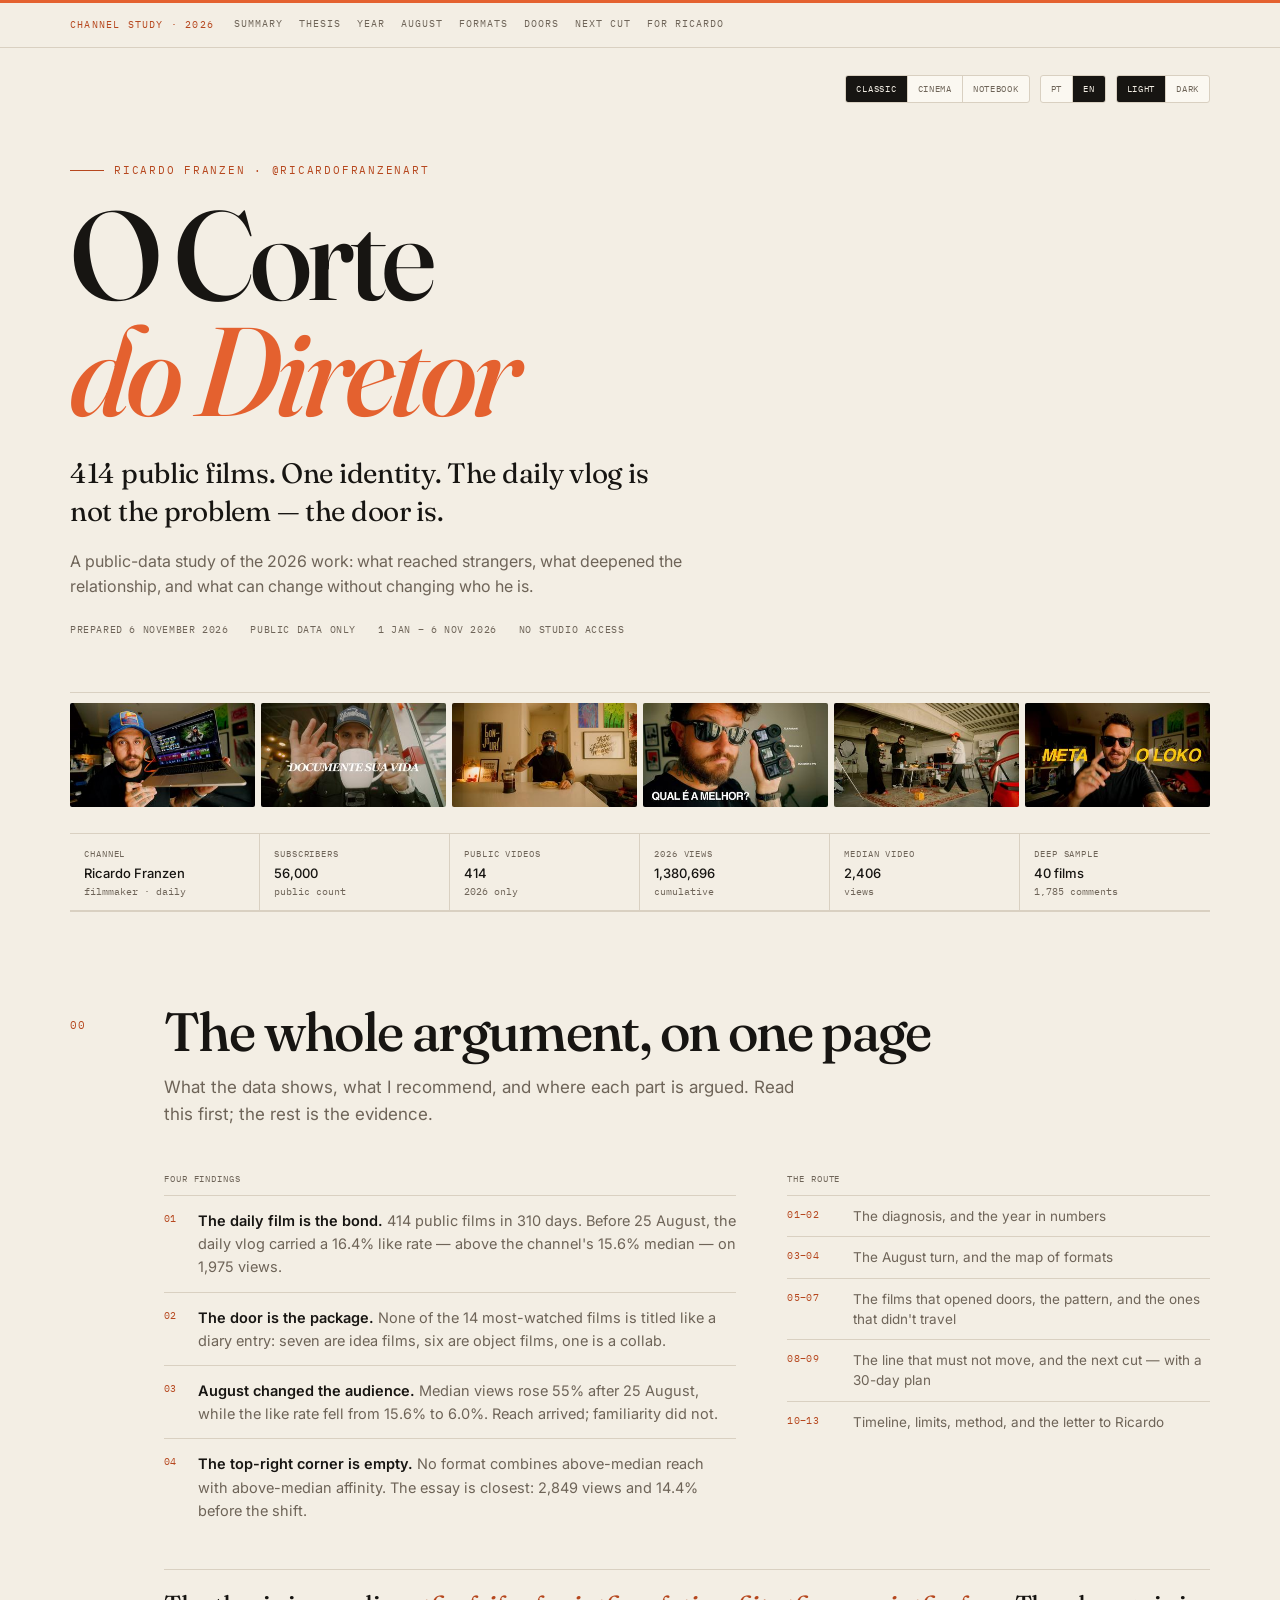
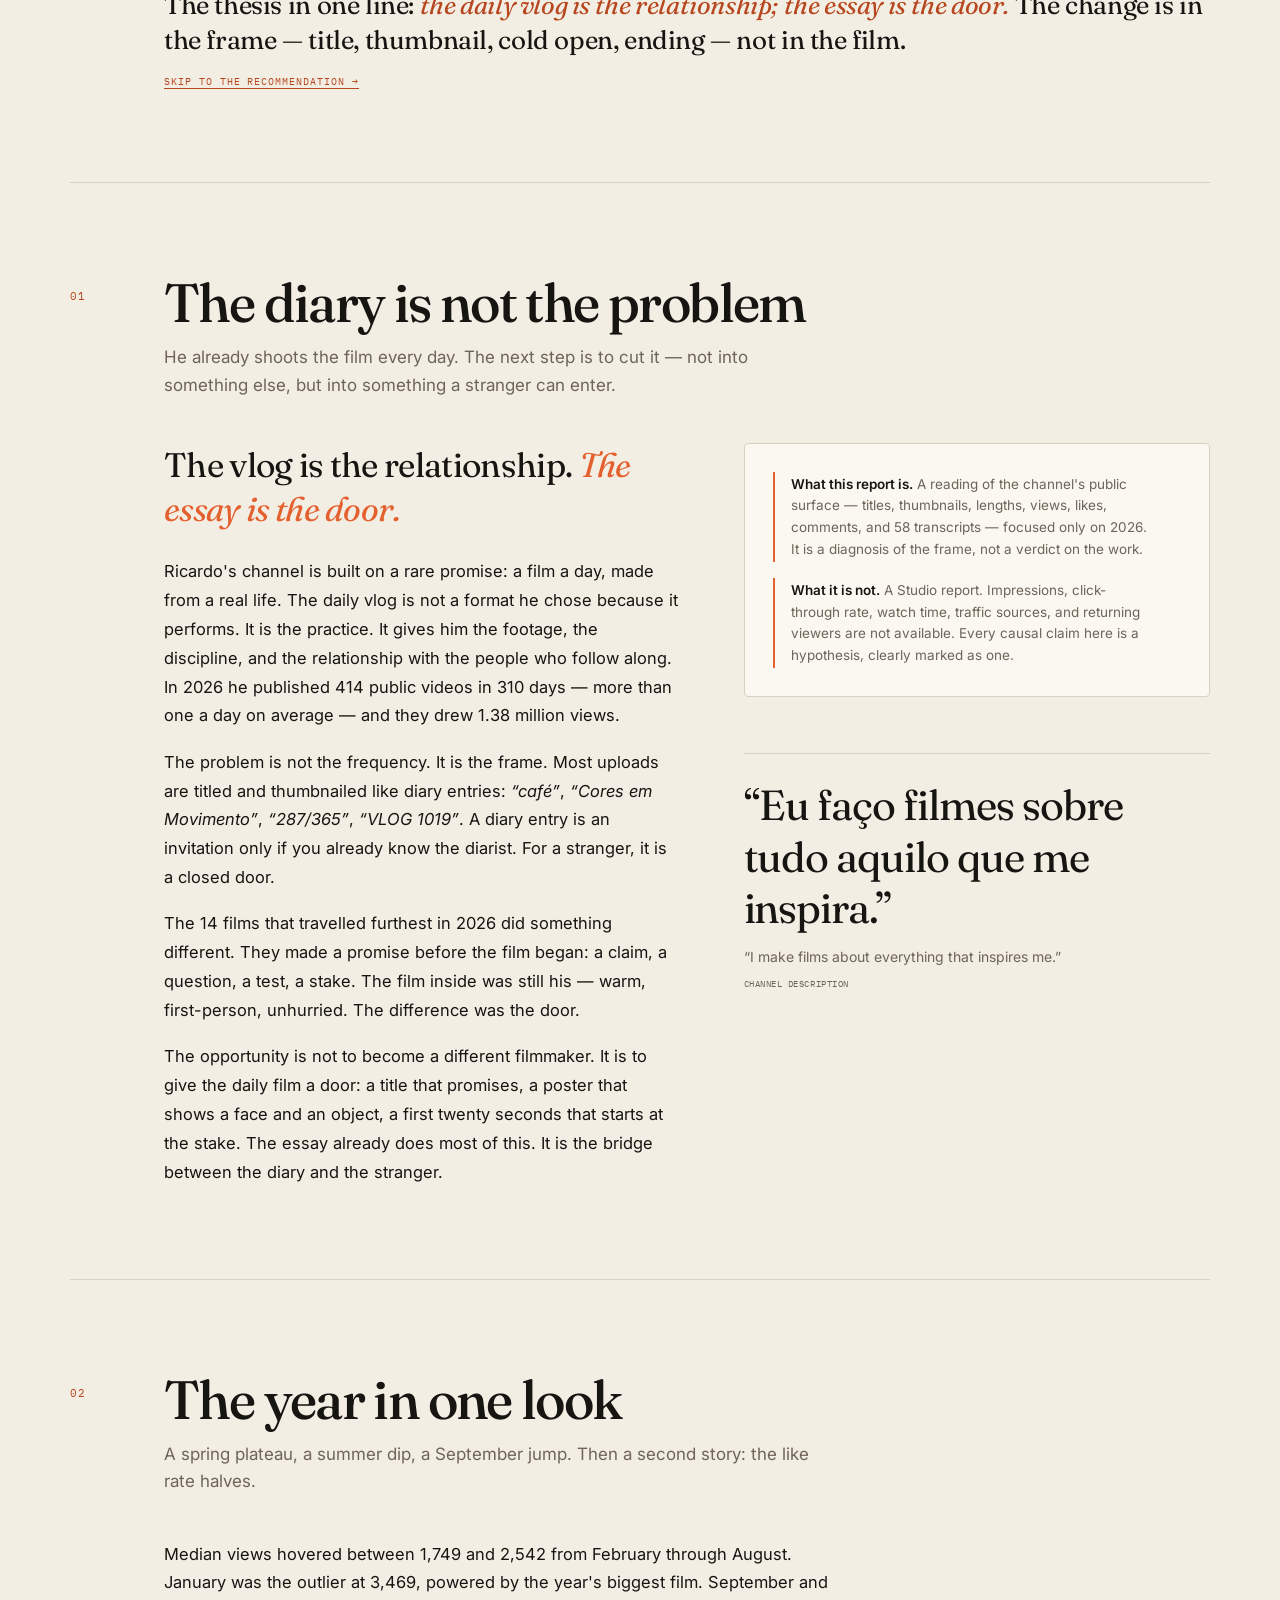
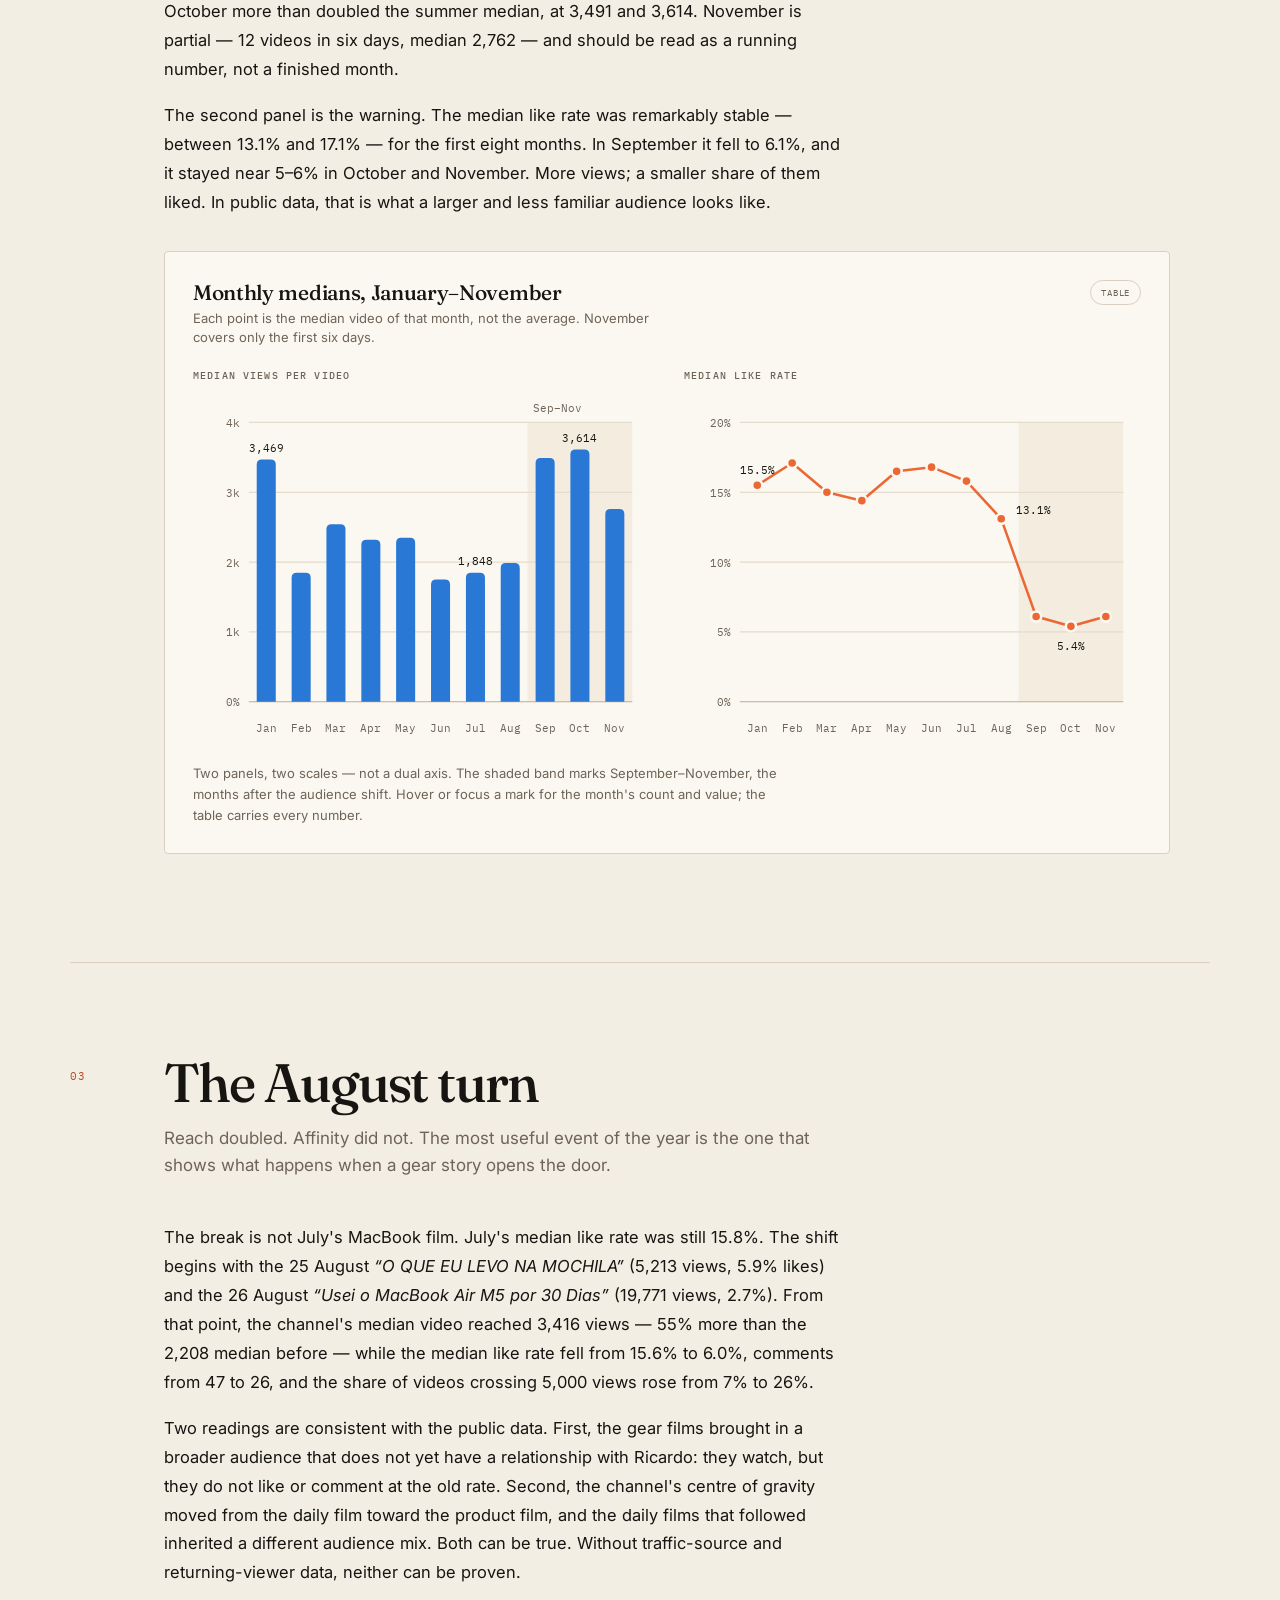
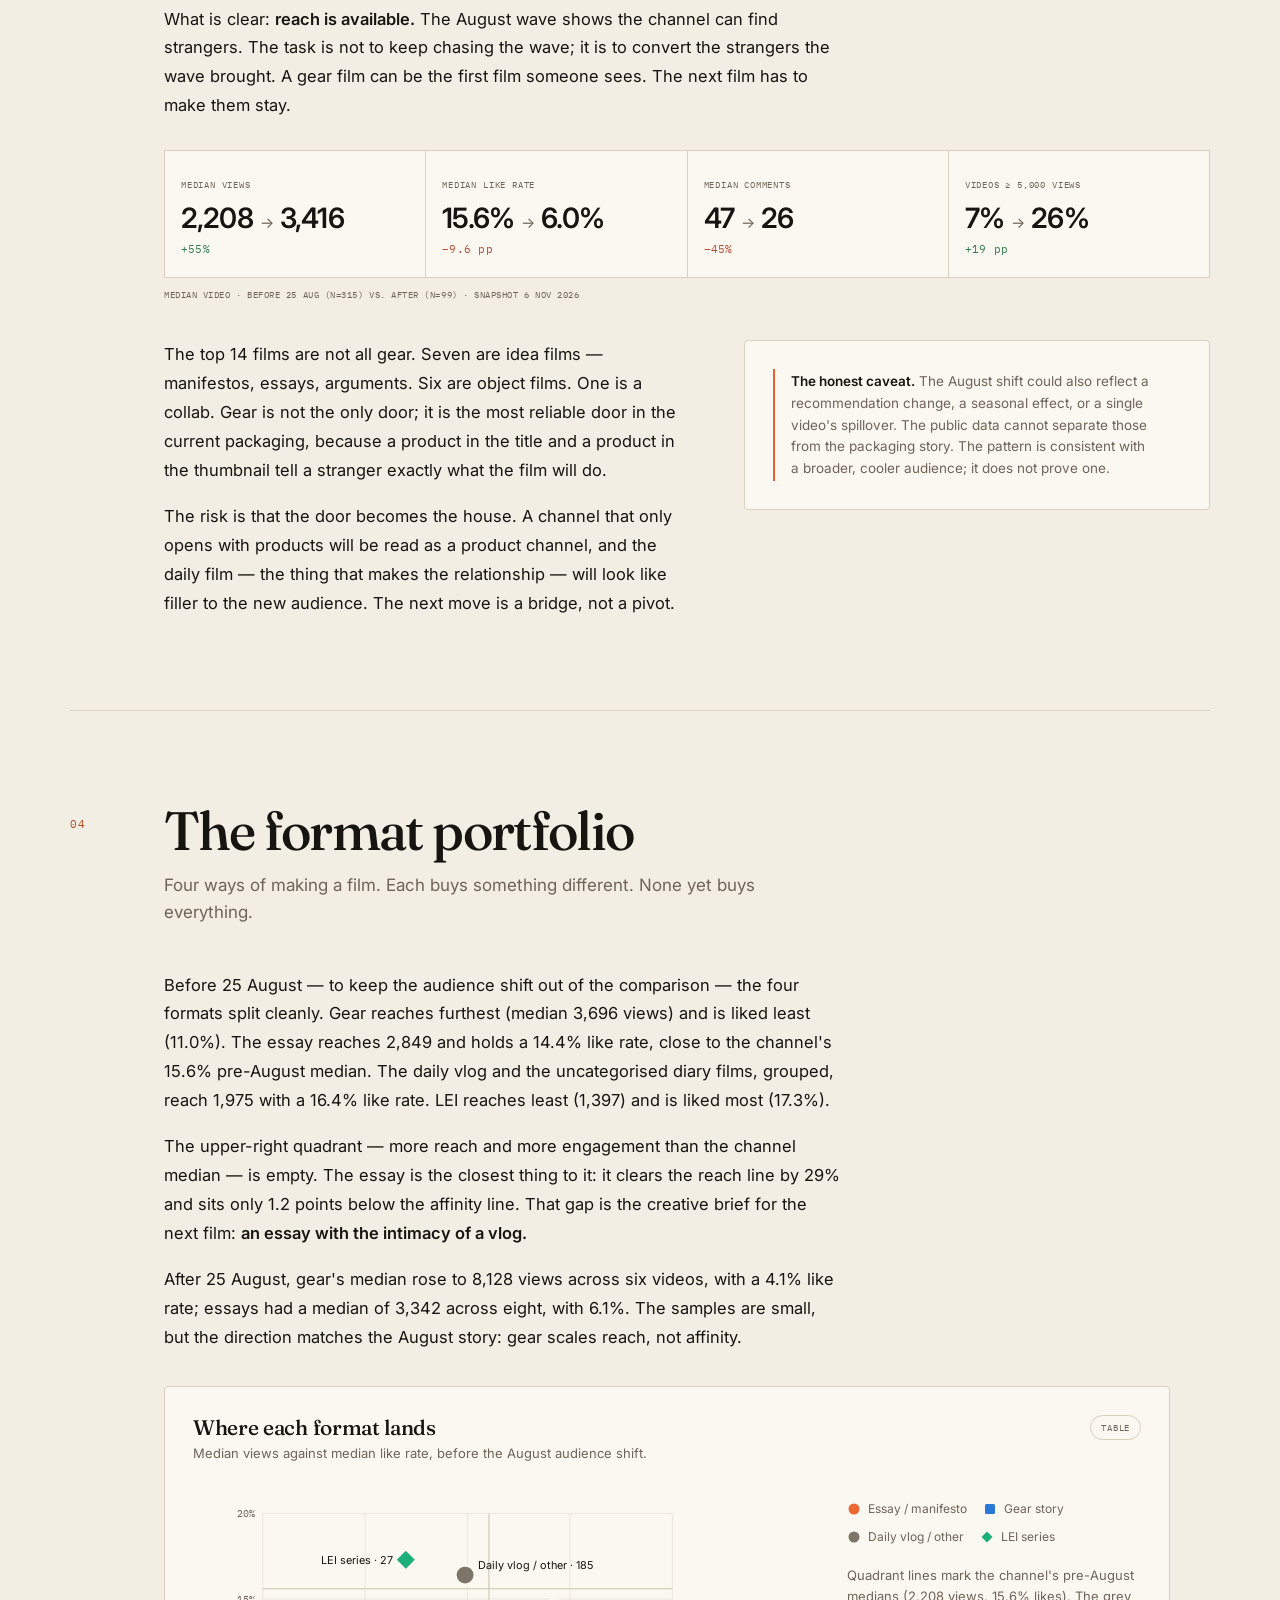
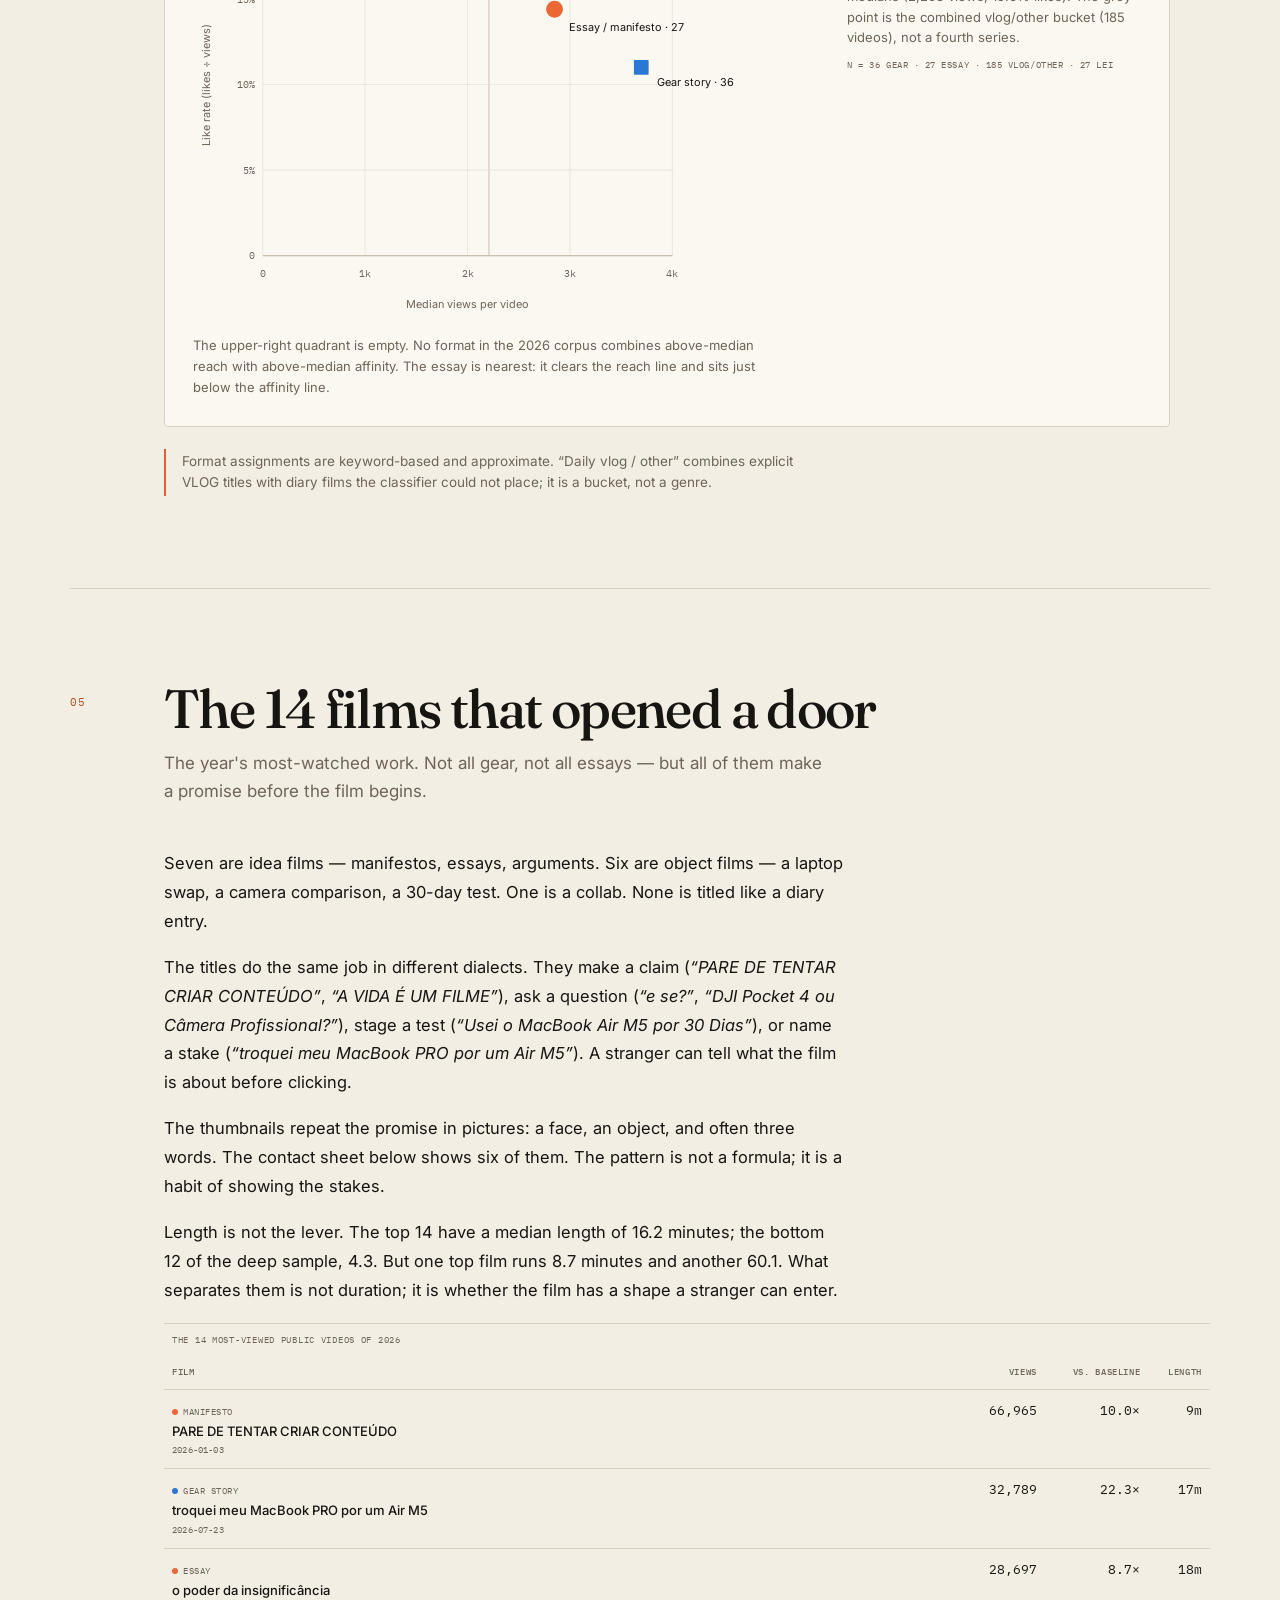
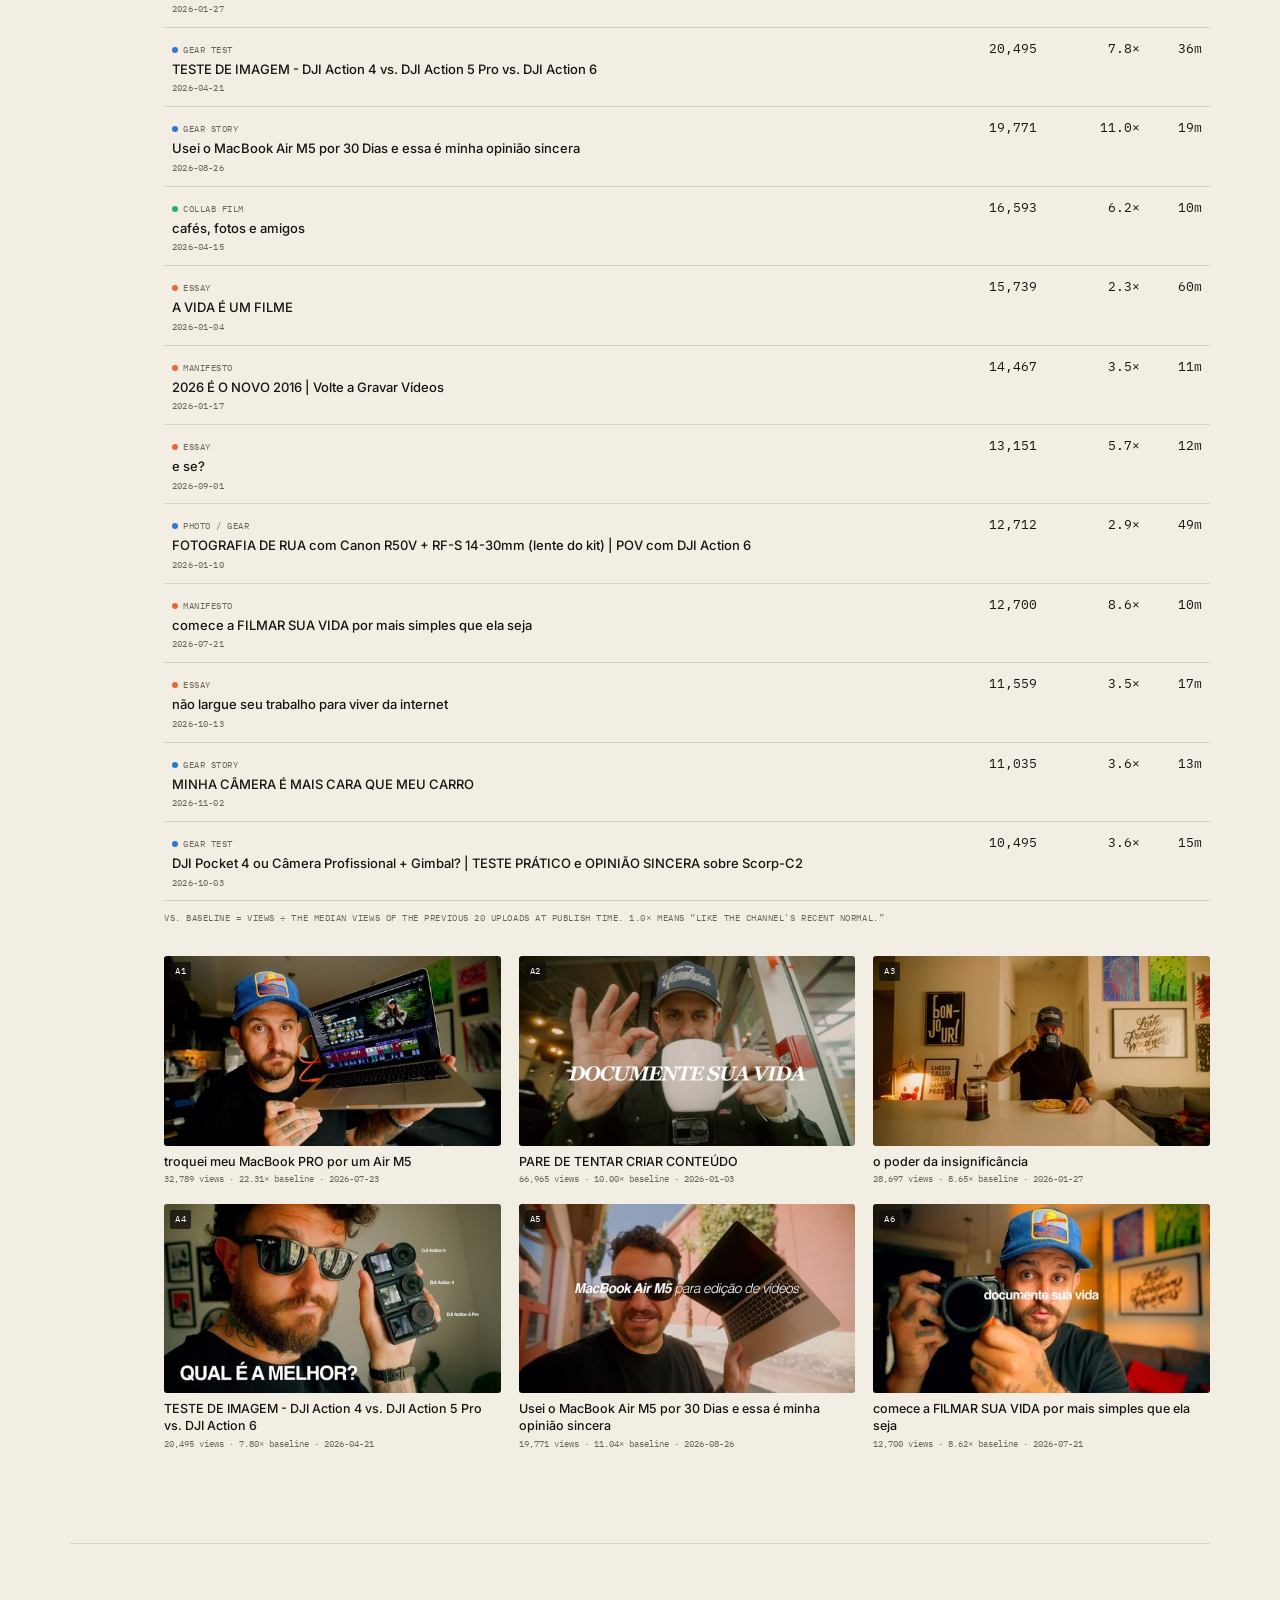
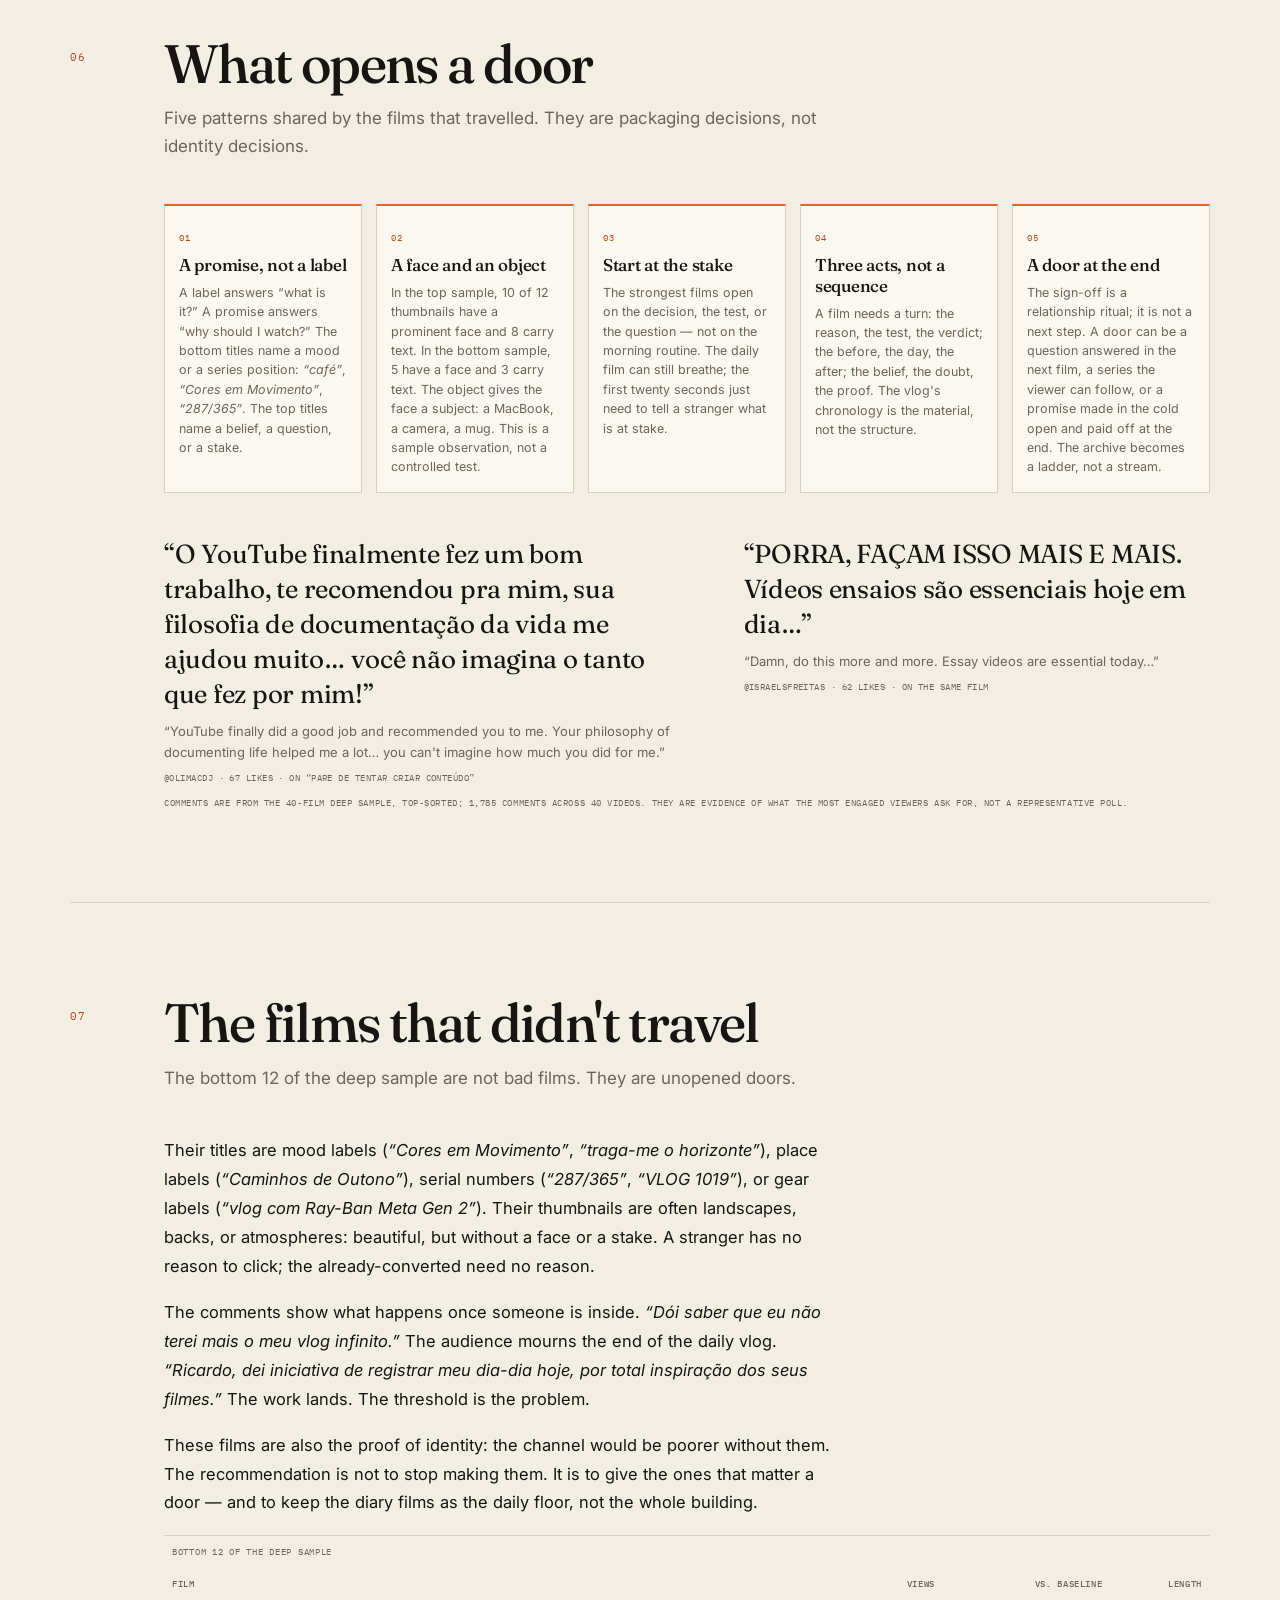
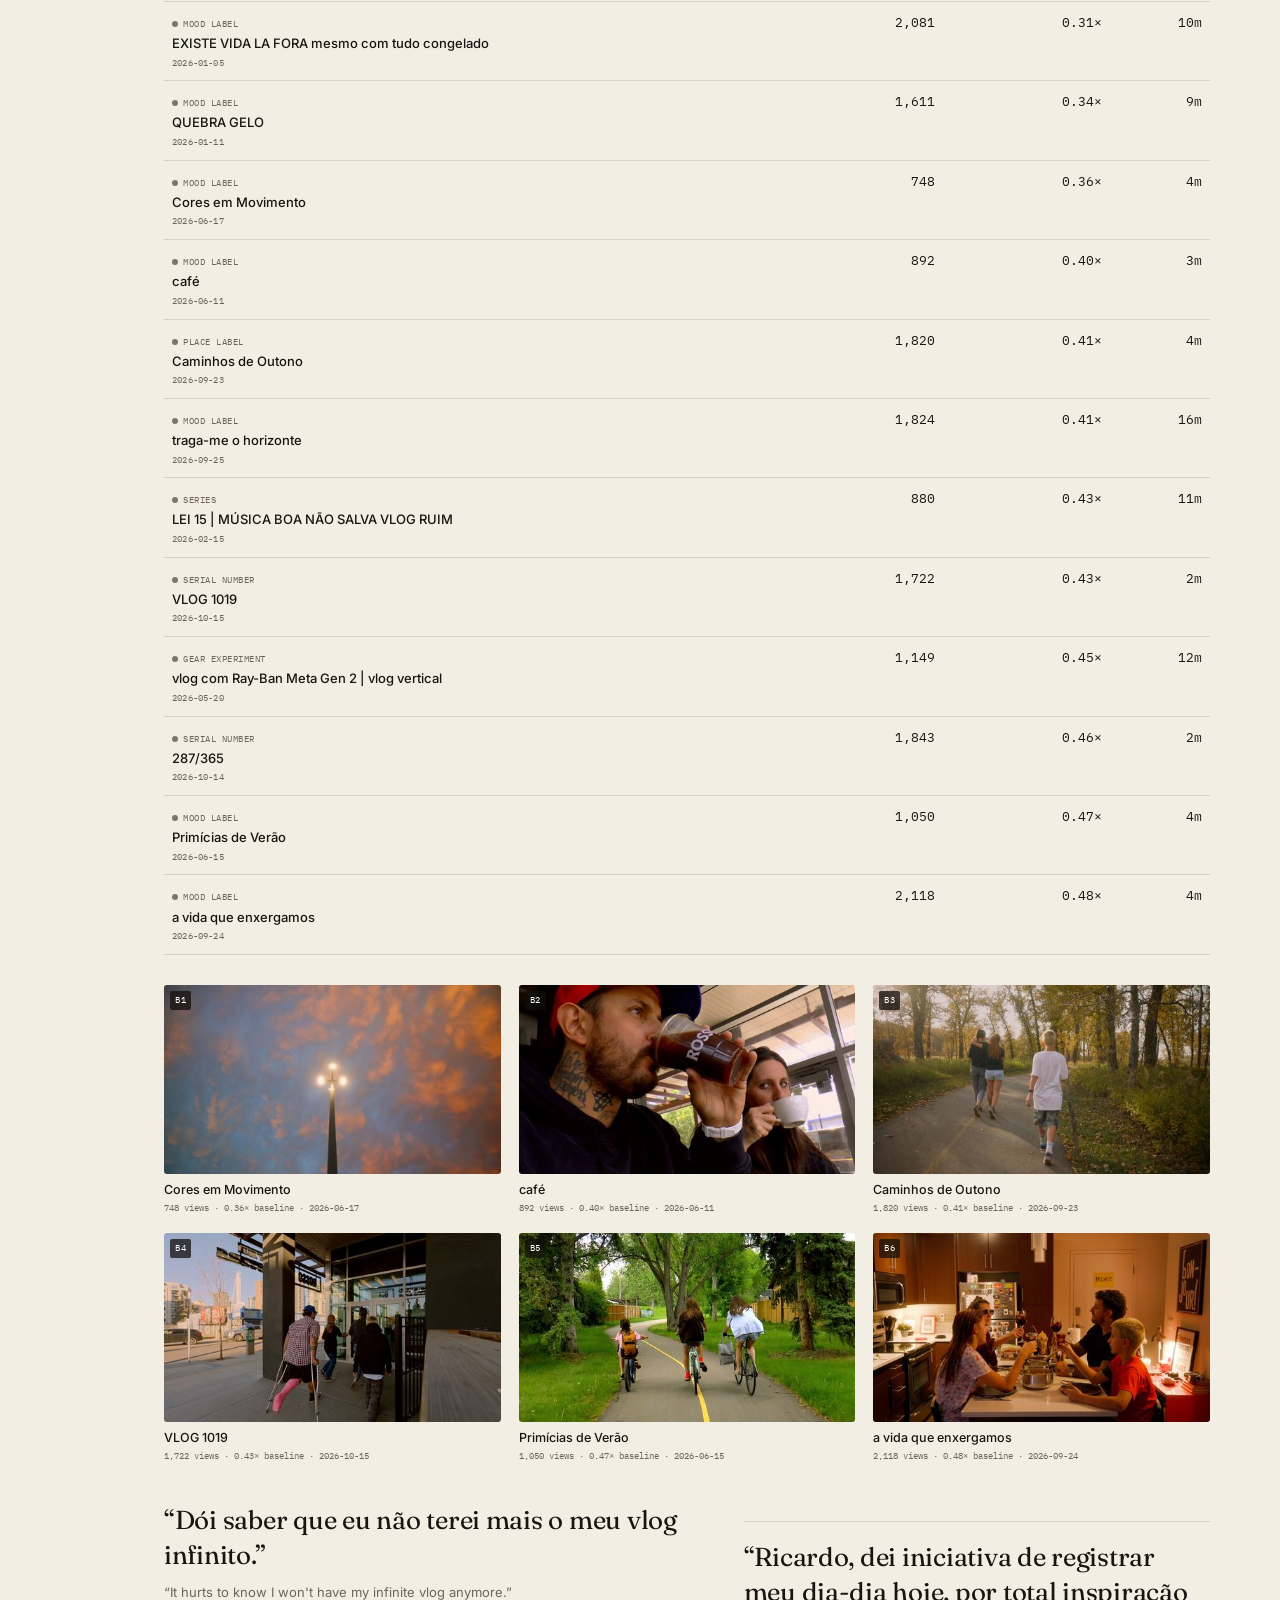
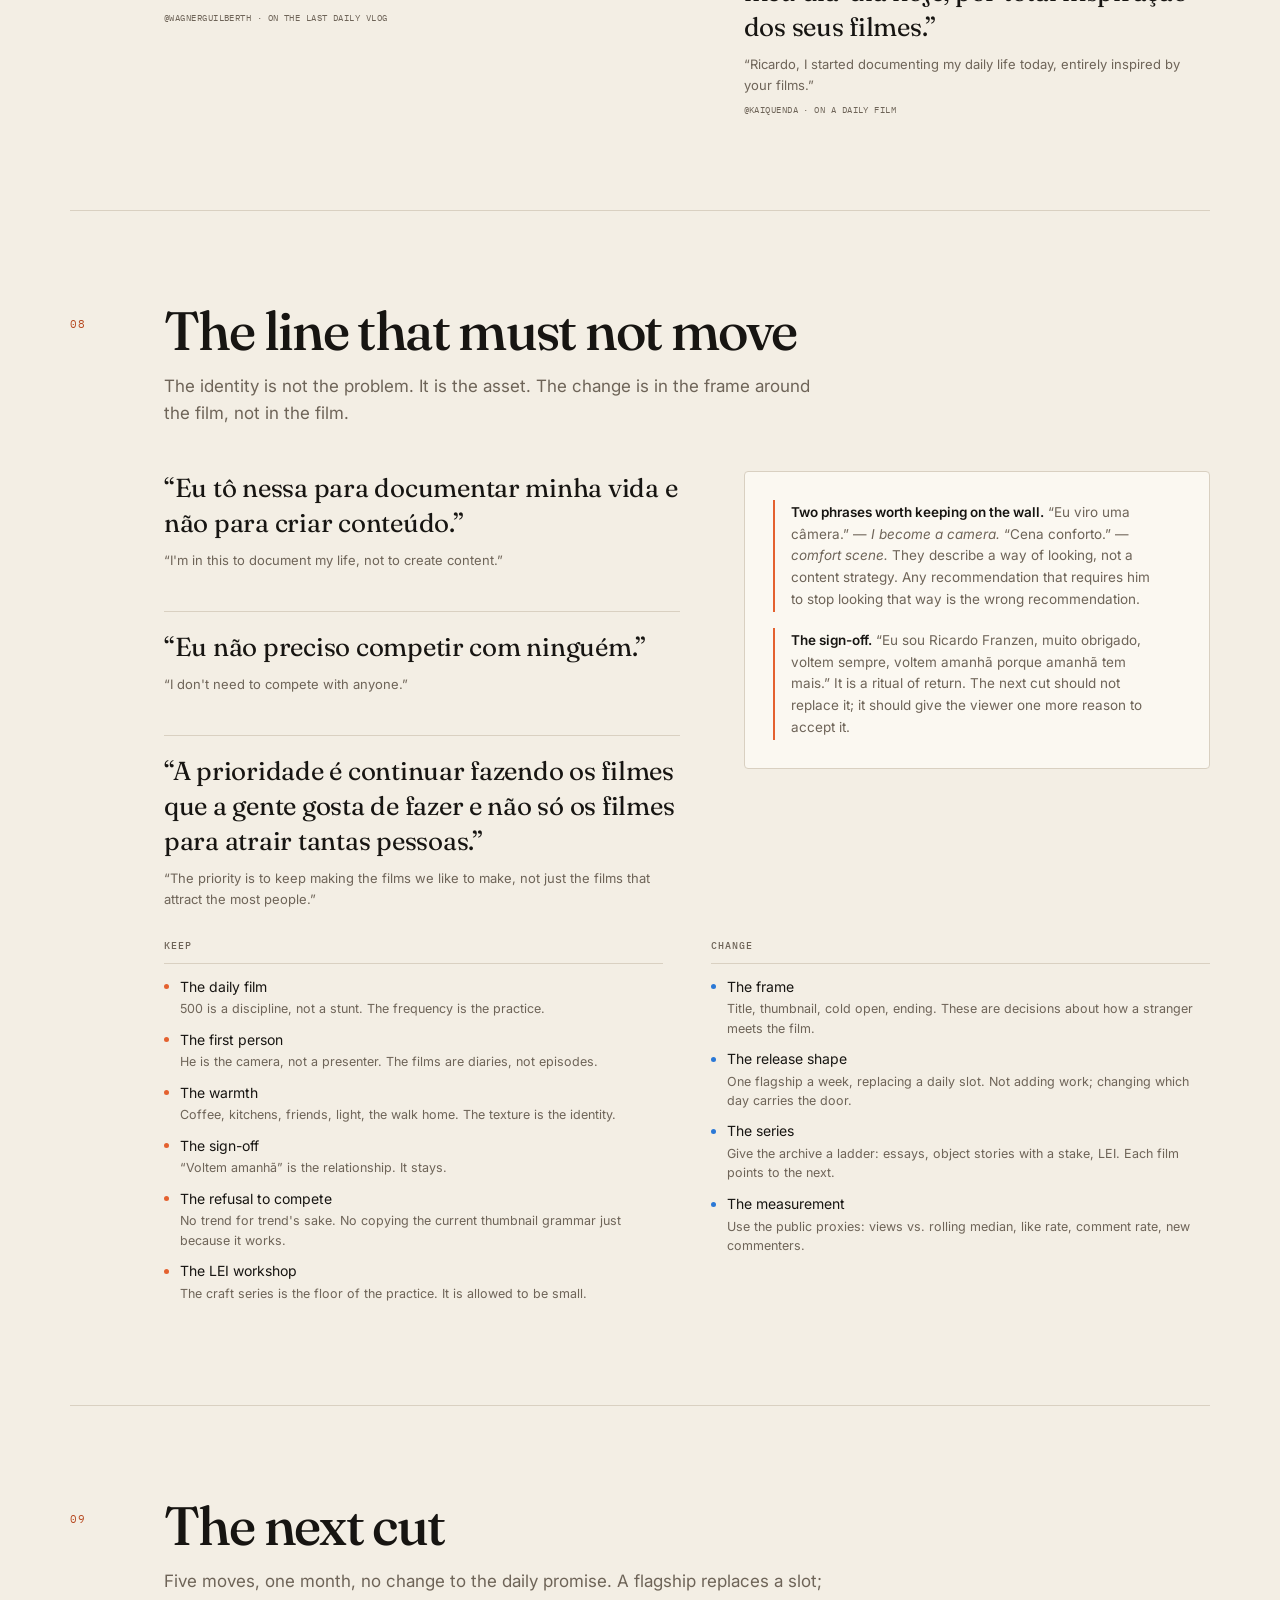
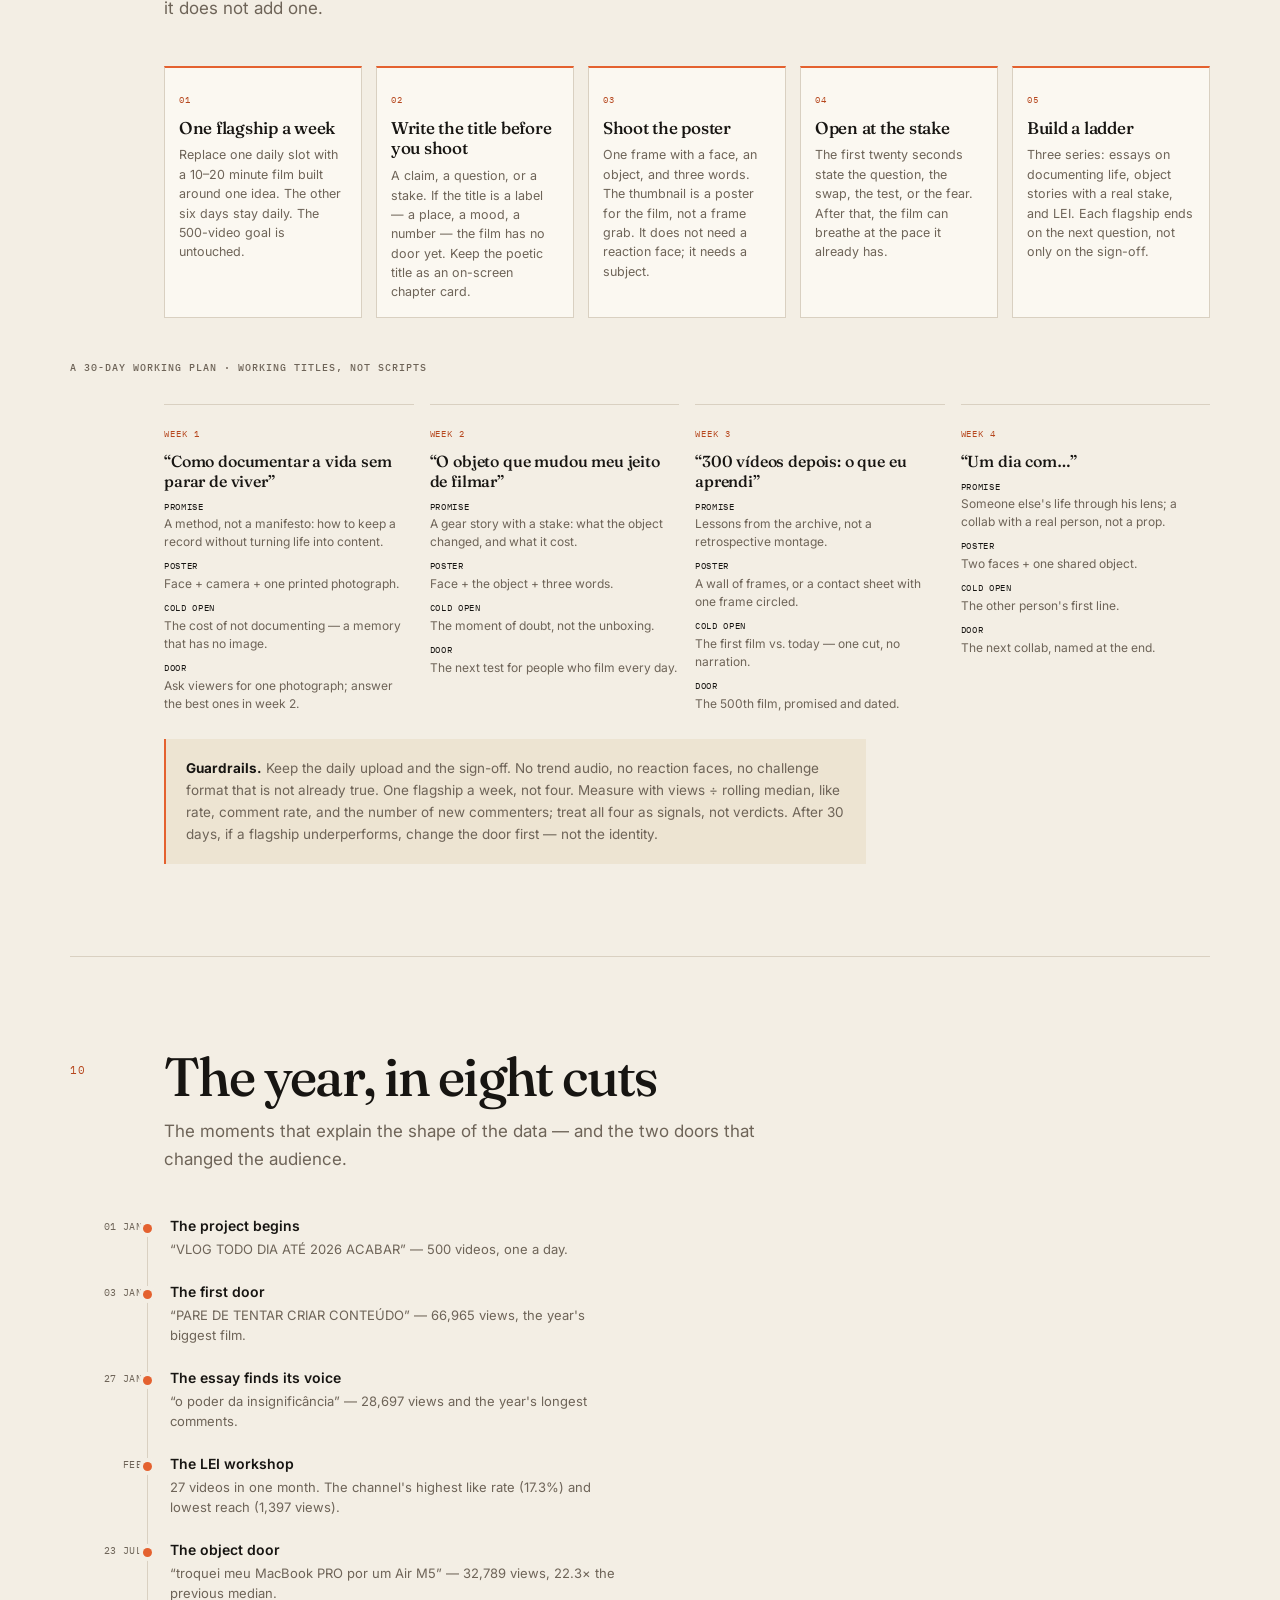
==== commit 2896bd56: "Simplify PT report and add Cinema/Notebook design variants - Cut the PT report from 14 to 12 section" ====
--- a/report/ricardo-franzen-en.html
+++ b/report/ricardo-franzen-en.html
@@ -7,9 +7,14 @@
 <meta name="description" content="A public-data study of Ricardo Franzen's 2026 videos: reach, formats, the August audience shift, and the next cut.">
 <link rel="preconnect" href="https://fonts.googleapis.com">
 <link rel="preconnect" href="https://fonts.gstatic.com" crossorigin>
-<link href="https://fonts.googleapis.com/css2?family=Fraunces:ital,opsz,wght@0,9..144,300..700;1,9..144,300..700&family=IBM+Plex+Mono:wght@400;500&family=Inter:wght@300..700&display=swap" rel="stylesheet">
+<link href="https://fonts.googleapis.com/css2?family=Fraunces:ital,opsz,wght@0,9..144,300..700;1,9..144,300..700&family=Archivo:wght@400..900&family=Newsreader:ital,opsz,wght@0,6..72,300..700;1,6..72,300..700&family=IBM+Plex+Mono:wght@400;500&family=Inter:wght@300..700&display=swap" rel="stylesheet">
 <script>
-  try{var t=localStorage.getItem('rf-theme');if(t==='light'||t==='dark')document.documentElement.setAttribute('data-theme',t);}catch(e){}
+  try{var d=localStorage.getItem('rf-theme');if(d==='light'||d==='dark')document.documentElement.setAttribute('data-theme',d);}catch(e){}
+  try{
+    var q=new URLSearchParams(location.search).get('design');
+    var g=q||localStorage.getItem('rf-design');
+    if(g==='classic'||g==='cinema'||g==='notebook')document.documentElement.setAttribute('data-design',g);
+  }catch(e){}
 </script>
 <style>
   :root{
@@ -141,19 +146,24 @@
   }
   .top-nav a:hover{color:var(--ink);border-bottom-color:currentColor}
   .top-nav a.is-active{color:var(--ink);border-bottom-color:var(--accent-bright)}
-  .topbar-tools{display:flex;align-items:center;gap:8px;flex:none;margin-left:auto}
-  .lang-switch,.theme-toggle{
-    appearance:none;border:1px solid var(--line);background:var(--card);color:var(--ink);
-    font-family:var(--mono);font-size:10px;letter-spacing:.08em;text-transform:uppercase;
-    padding:6px 10px;border-radius:999px;cursor:pointer;line-height:1.2;
-  }
-  .lang-switch{border-bottom:1px solid var(--line);text-decoration:none}
-  .lang-switch:hover,.theme-toggle:hover{border-color:var(--axis);color:var(--ink);border-bottom-color:var(--axis)}
+  .masthead-tools{display:flex;justify-content:flex-end;align-items:center;gap:10px;flex-wrap:wrap}
+  .tools-pair{display:flex;align-items:center;gap:10px;flex-wrap:wrap}
+  .seg{display:inline-flex;align-items:stretch;border:1px solid var(--line);border-radius:3px;background:var(--card);overflow:hidden}
+  .seg-item{
+    appearance:none;border:0;background:transparent;color:var(--muted);
+    font-family:var(--mono);font-size:9px;letter-spacing:.08em;text-transform:uppercase;
+    padding:5px 10px;line-height:1.3;cursor:pointer;text-decoration:none;
+    display:inline-flex;align-items:center;justify-content:center;min-height:26px;
+  }
+  .seg-item + .seg-item{border-left:1px solid var(--line)}
+  .seg-item:hover{color:var(--ink)}
+  .seg-item.is-on{background:var(--ink);color:var(--paper);cursor:default}
+  .seg-item:focus-visible{outline:2px solid var(--accent);outline-offset:2px}
 
   /* ---------- masthead ---------- */
-  .masthead{padding-top:clamp(26px,4vw,42px)}
+  .masthead{padding-top:clamp(18px,3vw,30px)}
   .kicker{
-    margin-top:clamp(38px,7vw,82px);
+    margin-top:clamp(30px,5vw,58px);
     font-family:var(--mono);font-size:11px;letter-spacing:.16em;text-transform:uppercase;
     color:var(--accent);display:flex;gap:10px;align-items:center;
   }
@@ -489,8 +499,9 @@
     .moves,.plan{grid-template-columns:1fr}
     .topbar-inner{gap:10px}
     .top-nav{gap:12px}
-    .lang-switch,.theme-toggle{padding:5px 8px;position:relative}
-    .lang-switch::after,.theme-toggle::after{content:"";position:absolute;inset:-11px -4px}
+    .masthead-tools{gap:8px}
+    .tools-pair{gap:8px}
+    .seg-item{min-height:36px;padding:7px 11px;font-size:10px}
     .deck{max-width:none}
     .prose{font-size:16px}
     table{min-width:480px}
@@ -499,8 +510,463 @@
     html{scroll-behavior:auto}
     *{transition:none!important;animation:none!important}
   }
+  /* ------------------------------------------------------------------
+   Report design variants
+   Selected with data-design="cinema" | "notebook" on <html>.
+   "classic" is the base stylesheet and needs no overrides.
+   ------------------------------------------------------------------ */
+
+/* ============================ CINEMA ============================== */
+
+:root[data-design="cinema"]{
+  color-scheme: light;
+  --paper:#F2EEE6;
+  --card:#FFFFFF;
+  --ink:#0F0E0C;
+  --muted:#5C564B;
+  --line:#D6CFC1;
+  --grid:#E4DED1;
+  --axis:#BFB6A4;
+  --wash:#E9E2D4;
+  --accent:#B23A0E;
+  --accent-bright:#E8590C;
+  --bar-accent:#FF9A62;
+  --bar-bg:#0F0E0C;
+  --bar-ink:#F2EEE6;
+  --strip-bg:#0F0E0C;
+  --strip-hole:#F2EEE6;
+  --serif:"Archivo","Inter",system-ui,-apple-system,"Segoe UI",sans-serif;
+  --radius:0px;
+  --measure:66ch;
+}
+@media (prefers-color-scheme: dark){
+  :root[data-design="cinema"]:not([data-theme="light"]){
+    color-scheme: dark;
+    --paper:#0D0C0B;
+    --card:#161513;
+    --ink:#F3EDE1;
+    --muted:#A69C8C;
+    --line:#2B2823;
+    --grid:#24211D;
+    --axis:#403A32;
+    --wash:#1B1916;
+    --accent:#FF8A4C;
+    --accent-bright:#FFA06B;
+    --bar-accent:#FF8A4C;
+    --bar-bg:#161513;
+    --bar-ink:#F3EDE1;
+    --strip-bg:#161513;
+    --strip-hole:#8C8478;
+  }
+}
+:root[data-design="cinema"][data-theme="dark"]{
+  color-scheme: dark;
+  --paper:#0D0C0B;
+  --card:#161513;
+  --ink:#F3EDE1;
+  --muted:#A69C8C;
+  --line:#2B2823;
+  --grid:#24211D;
+  --axis:#403A32;
+  --wash:#1B1916;
+  --accent:#FF8A4C;
+  --accent-bright:#FFA06B;
+  --bar-accent:#FF8A4C;
+  --bar-bg:#161513;
+  --bar-ink:#F3EDE1;
+  --strip-bg:#161513;
+  --strip-hole:#8C8478;
+}
+
+:root[data-design="cinema"] h1{
+  font-size:clamp(54px,10.6vw,130px);
+  line-height:.86;
+  letter-spacing:-.045em;
+  font-weight:800;
+  text-transform:uppercase;
+}
+:root[data-design="cinema"] h1 em{
+  font-style:normal;
+  color:var(--accent-bright);
+}
+:root[data-design="cinema"] h2{
+  font-size:clamp(31px,4.7vw,51px);
+  line-height:.98;
+  letter-spacing:-.032em;
+  font-weight:800;
+  text-transform:uppercase;
+}
+:root[data-design="cinema"] h3{
+  font-weight:700;
+  letter-spacing:-.012em;
+}
+:root[data-design="cinema"] .kicker{
+  letter-spacing:.2em;
+  font-size:10.5px;
+}
+:root[data-design="cinema"] .deck{
+  font-size:clamp(20px,2.4vw,27px);
+  line-height:1.3;
+  font-weight:500;
+}
+:root[data-design="cinema"] .lead{
+  font-weight:600;
+  letter-spacing:-.025em;
+}
+:root[data-design="cinema"] .lead em{
+  font-style:normal;
+}
+:root[data-design="cinema"] .byline{
+  letter-spacing:.09em;
+}
+
+/* Inverted bar, like a slate above the frame. */
+:root[data-design="cinema"] .topbar{
+  background:var(--bar-bg);
+  border-bottom:0;
+}
+:root[data-design="cinema"] .topbar .brand{
+  color:var(--bar-accent);
+}
+:root[data-design="cinema"] .top-nav a{
+  color:var(--bar-ink);
+  opacity:.6;
+}
+:root[data-design="cinema"] .top-nav a:hover,
+:root[data-design="cinema"] .top-nav a.is-active{
+  color:var(--bar-ink);
+  opacity:1;
+}
+:root[data-design="cinema"] .top-nav a:hover{
+  border-bottom-color:var(--bar-ink);
+}
+:root[data-design="cinema"] .top-nav a.is-active{
+  border-bottom-color:var(--bar-accent);
+}
+:root[data-design="cinema"] .topbar-inner{
+  min-height:46px;
+}
+
+/* Filmstrip: the six stills ride inside a strip of sprockets. */
+:root[data-design="cinema"] .hero-strip{
+  gap:2px;
+  border:0;
+  padding:16px 0;
+  background:var(--strip-bg);
+  position:relative;
+}
+:root[data-design="cinema"] .hero-strip::before,
+:root[data-design="cinema"] .hero-strip::after{
+  content:"";
+  position:absolute;
+  left:0;
+  right:0;
+  height:6px;
+  background-image:repeating-linear-gradient(90deg,var(--strip-hole) 0 5px,transparent 5px 14px);
+  opacity:.85;
+  pointer-events:none;
+}
+:root[data-design="cinema"] .hero-strip::before{top:3px}
+:root[data-design="cinema"] .hero-strip::after{bottom:3px}
+:root[data-design="cinema"] .hero-frame{
+  border-radius:0;
+  background:var(--ink);
+  outline:1px solid var(--ink);
+}
+:root[data-design="cinema"] .factbar{
+  border-top:2px solid var(--ink);
+}
+:root[data-design="cinema"] .fact dt{
+  color:var(--accent);
+}
+:root[data-design="cinema"] .fact dd{
+  font-weight:600;
+}
+
+/* Section number as a slate tag. */
+:root[data-design="cinema"] .section-head{
+  border-bottom:2px solid var(--ink);
+  padding-bottom:16px;
+}
+:root[data-design="cinema"] .section-head .num{
+  display:inline-block;
+  justify-self:start;
+  height:max-content;
+  padding:3px 7px;
+  background:var(--accent);
+  color:var(--paper);
+  font-size:9px;
+  letter-spacing:.12em;
+  padding-top:4px;
+}
+:root[data-design="cinema"] .para .section-head{
+  border-bottom:2px solid var(--ink);
+}
+
+:root[data-design="cinema"] .card{
+  border-top:2px solid var(--ink);
+  border-radius:0;
+}
+:root[data-design="cinema"] .move{
+  border-radius:0;
+  border-top:3px solid var(--accent);
+}
+:root[data-design="cinema"] .kpis,
+:root[data-design="cinema"] .kpi{
+  border-radius:0;
+}
+:root[data-design="cinema"] .ghost,
+:root[data-design="cinema"] .seg,
+:root[data-design="cinema"] .seg-item{
+  border-radius:0;
+}
+:root[data-design="cinema"] .seg-item.is-on{
+  background:var(--accent);
+  color:var(--paper);
+}
+:root[data-design="cinema"] .frame-img{
+  border-radius:0;
+}
+:root[data-design="cinema"] .frame-no{
+  background:var(--accent);
+  color:var(--paper);
+  border-radius:0;
+  letter-spacing:.1em;
+}
+:root[data-design="cinema"] .chart-head h3{
+  font-size:19px;
+  font-weight:700;
+  text-transform:uppercase;
+  letter-spacing:-.01em;
+}
+:root[data-design="cinema"] .chart-card{
+  border-top-width:3px;
+}
+:root[data-design="cinema"] th{
+  background:var(--wash);
+}
+:root[data-design="cinema"] .pullquote{
+  border-top:2px solid var(--ink);
+}
+:root[data-design="cinema"] .summary-thesis{
+  font-weight:600;
+}
+:root[data-design="cinema"] .para{
+  border-left-width:1px;
+  border-left-color:var(--line);
+  border-top:3px solid var(--accent);
+}
+:root[data-design="cinema"] .guardrails{
+  border-left-width:1px;
+  border-top:2px solid var(--accent);
+}
+:root[data-design="cinema"] .aside-note{
+  border-left-width:1px;
+}
+:root[data-design="cinema"] .kc li::before,
+:root[data-design="cinema"] .tag i{
+  border-radius:0;
+}
+:root[data-design="cinema"] .quote-card blockquote,
+:root[data-design="cinema"] .pullquote blockquote{
+  font-weight:600;
+}
+:root[data-design="cinema"] .para .closing{
+  font-weight:700;
+}
+:root[data-design="cinema"] .move h3,
+:root[data-design="cinema"] .week h3{
+  font-weight:700;
+}
+:root[data-design="cinema"] .summary-jump a,
+:root[data-design="cinema"] .chart-caption a{
+  text-underline-offset:3px;
+}
+
+/* =========================== NOTEBOOK ============================ */
+
+:root[data-design="notebook"]{
+  color-scheme: light;
+  --paper:#EFF1E7;
+  --card:#F8F9F1;
+  --ink:#1C241D;
+  --muted:#566256;
+  --line:#CBD2C0;
+  --grid:#DCE1D1;
+  --axis:#B7BFA9;
+  --wash:#E4E8D8;
+  --accent:#2F5D46;
+  --accent-bright:#3F7A5B;
+  --graph:rgba(47,93,70,.055);
+  --photo-shadow:0 2px 6px rgba(28,36,29,.14);
+  --card-shadow:0 1px 3px rgba(28,36,29,.07);
+  --serif:"Newsreader","Iowan Old Style","Palatino Linotype",Georgia,serif;
+  --radius:0px;
+  --measure:65ch;
+}
+@media (prefers-color-scheme: dark){
+  :root[data-design="notebook"]:not([data-theme="light"]){
+    color-scheme: dark;
+    --paper:#12160F;
+    --card:#1A1F16;
+    --ink:#EAEDDD;
+    --muted:#9DA692;
+    --line:#2F362A;
+    --grid:#252B21;
+    --axis:#454D3D;
+    --wash:#1F251B;
+    --accent:#9CC6A8;
+    --accent-bright:#B6D8BF;
+    --graph:rgba(182,216,191,.05);
+    --photo-shadow:0 2px 8px rgba(0,0,0,.55);
+    --card-shadow:0 1px 3px rgba(0,0,0,.4);
+  }
+}
+:root[data-design="notebook"][data-theme="dark"]{
+  color-scheme: dark;
+  --paper:#12160F;
+  --card:#1A1F16;
+  --ink:#EAEDDD;
+  --muted:#9DA692;
+  --line:#2F362A;
+  --grid:#252B21;
+  --axis:#454D3D;
+  --wash:#1F251B;
+  --accent:#9CC6A8;
+  --accent-bright:#B6D8BF;
+  --graph:rgba(182,216,191,.05);
+  --photo-shadow:0 2px 8px rgba(0,0,0,.55);
+  --card-shadow:0 1px 3px rgba(0,0,0,.4);
+}
+
+/* Field-notebook paper: one ruled baseline grid, faint enough to read through. */
+:root[data-design="notebook"] body{
+  background-color:var(--paper);
+  background-image:linear-gradient(var(--graph) 1px, transparent 1px);
+  background-size:100% 32px;
+  background-position:0 -1px;
+}
+:root[data-design="notebook"] h1{
+  font-size:clamp(50px,9.6vw,114px);
+  line-height:.95;
+  letter-spacing:-.035em;
+  font-weight:400;
+}
+:root[data-design="notebook"] h2{
+  font-size:clamp(33px,5vw,52px);
+  line-height:1.02;
+  letter-spacing:-.025em;
+  font-weight:400;
+}
+:root[data-design="notebook"] h3{
+  font-weight:600;
+}
+:root[data-design="notebook"] .deck{
+  font-weight:400;
+  font-size:clamp(20px,2.5vw,27px);
+}
+:root[data-design="notebook"] .lead{
+  font-weight:400;
+}
+:root[data-design="notebook"] .kicker{
+  letter-spacing:.14em;
+}
+:root[data-design="notebook"] .wrap{
+  max-width:1100px;
+}
+:root[data-design="notebook"] .section-head{
+  border-bottom:1px dashed var(--line);
+  padding-bottom:16px;
+}
+:root[data-design="notebook"] .section-head .num{
+  display:inline-block;
+  justify-self:start;
+  height:max-content;
+  padding:2px 7px;
+  border:1px solid var(--line);
+  background:var(--card);
+  font-size:9.5px;
+  letter-spacing:.06em;
+}
+:root[data-design="notebook"] .para .section-head{
+  border-bottom:1px dashed var(--line);
+}
+
+/* Stills mounted on paper. */
+:root[data-design="notebook"] .hero-strip{
+  gap:14px;
+  border-top:0;
+  padding-top:0;
+}
+:root[data-design="notebook"] .hero-frame{
+  border:5px solid var(--card);
+  border-radius:0;
+  background:var(--card);
+  box-shadow:var(--photo-shadow);
+  transform:rotate(-.55deg);
+}
+:root[data-design="notebook"] .hero-frame:nth-child(even){
+  transform:rotate(.6deg);
+}
+:root[data-design="notebook"] .card{
+  border-radius:0;
+  box-shadow:var(--card-shadow);
+}
+:root[data-design="notebook"] .move{
+  border-radius:0;
+  border-top:2px solid var(--accent);
+  box-shadow:var(--card-shadow);
+}
+:root[data-design="notebook"] .kpis,
+:root[data-design="notebook"] .kpi{
+  border-radius:0;
+}
+:root[data-design="notebook"] .ghost,
+:root[data-design="notebook"] .seg,
+:root[data-design="notebook"] .seg-item{
+  border-radius:0;
+}
+:root[data-design="notebook"] .frame-img{
+  border-radius:0;
+}
+:root[data-design="notebook"] .frame-no{
+  background:var(--card);
+  color:var(--ink);
+  border:1px solid var(--line);
+  border-radius:0;
+}
+:root[data-design="notebook"] th{
+  border-bottom:3px double var(--line);
+}
+:root[data-design="notebook"] .para{
+  border-left-width:1px;
+  border-left-color:var(--line);
+  border-top:2px solid var(--accent);
+  box-shadow:var(--card-shadow);
+}
+:root[data-design="notebook"] .guardrails{
+  border-left-width:1px;
+  border-top:2px solid var(--accent);
+}
+:root[data-design="notebook"] .aside-note{
+  border-left-width:1px;
+}
+:root[data-design="notebook"] .pullquote blockquote,
+:root[data-design="notebook"] .quote-card blockquote,
+:root[data-design="notebook"] .summary-thesis,
+:root[data-design="notebook"] .para .closing{
+  font-weight:400;
+}
+:root[data-design="notebook"] .chart-head h3{
+  font-weight:600;
+}
+:root[data-design="notebook"] .move h3,
+:root[data-design="notebook"] .week h3{
+  font-weight:600;
+}
+
   @media print{
-    .topbar,.lang-switch,.theme-toggle,.top-nav,#tip{display:none!important}
+    .topbar,.masthead-tools,.top-nav,#tip{display:none!important}
     section{scroll-margin-top:0}
     body{background:#fff;color:#000}
     section{padding-block:28px;break-inside:avoid}
@@ -508,7 +974,7 @@
   }
 </style>
 </head>
-<body data-ui-table="Table" data-ui-hide="Hide table" data-ui-dark="Dark" data-ui-light="Light" data-ui-aria-dark="Switch to light theme" data-ui-aria-light="Switch to dark theme">
+<body data-ui-table="Table" data-ui-hide="Hide table">
 
 <div class="topbar">
   <div class="topbar-inner wrap">
@@ -523,14 +989,27 @@
       <a href="#next">Next cut</a>
       <a href="#para">For Ricardo</a>
     </nav>
-    <div class="topbar-tools">
-      <a class="lang-switch" id="lang-switch" href="ricardo-franzen.html" hreflang="pt-BR" lang="pt-BR" data-lang-target="ricardo-franzen.html" title="Ler em português">PT</a>
-      <button class="theme-toggle" id="theme-toggle" type="button" aria-label="Switch theme">Dark</button>
-    </div>
   </div>
 </div>
 
 <header class="masthead wrap">
+  <div class="masthead-tools">
+    <div class="seg" role="group" aria-label="Report design">
+      <button class="seg-item is-on" type="button" data-design-set="classic" aria-pressed="true">Classic</button>
+      <button class="seg-item" type="button" data-design-set="cinema" aria-pressed="false">Cinema</button>
+      <button class="seg-item" type="button" data-design-set="notebook" aria-pressed="false">Notebook</button>
+    </div>
+    <div class="tools-pair">
+      <div class="seg" role="group" aria-label="Language">
+        <a class="seg-item" id="lang-switch" href="ricardo-franzen.html" hreflang="pt-BR" lang="pt-BR" data-lang-target="ricardo-franzen.html" title="Ler em português">PT</a>
+        <span class="seg-item is-on" aria-current="true">EN</span>
+      </div>
+      <div class="seg" role="group" aria-label="Theme">
+        <button class="seg-item" type="button" data-theme-set="light" aria-pressed="false">Light</button>
+        <button class="seg-item" type="button" data-theme-set="dark" aria-pressed="false">Dark</button>
+      </div>
+    </div>
+  </div>
   <p class="kicker">Ricardo Franzen · @ricardofranzenart</p>
   <h1>O Corte<br><em>do Diretor</em></h1>
   <p class="deck">414 public films. One identity. The daily vlog is not the problem — the door is.</p>
@@ -1138,23 +1617,23 @@
 (function(){
   var root = document.documentElement;
   var body = document.body;
-  var btn = document.getElementById('theme-toggle');
+  var themeButtons = Array.prototype.slice.call(document.querySelectorAll('[data-theme-set]'));
+  var designButtons = Array.prototype.slice.call(document.querySelectorAll('[data-design-set]'));
   var media = window.matchMedia('(prefers-color-scheme: dark)');
   var ui = {
     table: body.getAttribute('data-ui-table') || 'Table',
-    hide: body.getAttribute('data-ui-hide') || 'Hide table',
-    dark: body.getAttribute('data-ui-dark') || 'Dark',
-    light: body.getAttribute('data-ui-light') || 'Light',
-    ariaDark: body.getAttribute('data-ui-aria-dark') || 'Switch to light theme',
-    ariaLight: body.getAttribute('data-ui-aria-light') || 'Switch to dark theme'
+    hide: body.getAttribute('data-ui-hide') || 'Hide table'
   };
 
   function current(){
     return root.getAttribute('data-theme') || (media.matches ? 'dark' : 'light');
   }
   function paint(t){
-    btn.textContent = t === 'dark' ? ui.light : ui.dark;
-    btn.setAttribute('aria-label', t === 'dark' ? ui.ariaDark : ui.ariaLight);
+    themeButtons.forEach(function(b){
+      var on = b.getAttribute('data-theme-set') === t;
+      b.classList.toggle('is-on', on);
+      b.setAttribute('aria-pressed', on ? 'true' : 'false');
+    });
     updateFade();
   }
   function setTheme(t){
@@ -1166,8 +1645,42 @@
   var stored = null;
   try { stored = localStorage.getItem('rf-theme'); } catch (e) {}
   if (stored === 'light' || stored === 'dark') { setTheme(stored); } else { paint(current()); }
-  btn.addEventListener('click', function(){
-    setTheme(current() === 'dark' ? 'light' : 'dark');
+  themeButtons.forEach(function(b){
+    b.addEventListener('click', function(){
+      setTheme(b.getAttribute('data-theme-set'));
+    });
+  });
+
+  function paintDesign(d){
+    designButtons.forEach(function(b){
+      var on = b.getAttribute('data-design-set') === d;
+      b.classList.toggle('is-on', on);
+      b.setAttribute('aria-pressed', on ? 'true' : 'false');
+    });
+  }
+  function setDesign(d){
+    root.setAttribute('data-design', d);
+    paintDesign(d);
+    var langLink = document.getElementById('lang-switch');
+    if (langLink) langLink.href = langLink.getAttribute('data-lang-target') + '?design=' + d + location.hash;
+    try {
+      var u = new URL(location.href);
+      if (d === 'classic') { u.searchParams.delete('design'); } else { u.searchParams.set('design', d); }
+      history.replaceState(null, '', u.href);
+    } catch (e) {}
+    try { localStorage.setItem('rf-design', d); } catch (e) {}
+  }
+  var storedDesign = null;
+  try { storedDesign = localStorage.getItem('rf-design'); } catch (e) {}
+  var urlDesign = null;
+  try { urlDesign = new URLSearchParams(location.search).get('design'); } catch (e) {}
+  var initialDesign = (urlDesign === 'classic' || urlDesign === 'cinema' || urlDesign === 'notebook') ? urlDesign
+    : (storedDesign === 'cinema' || storedDesign === 'notebook' ? storedDesign : (root.getAttribute('data-design') || 'classic'));
+  paintDesign(initialDesign);
+  designButtons.forEach(function(b){
+    b.addEventListener('click', function(){
+      setDesign(b.getAttribute('data-design-set'));
+    });
   });
 
   document.querySelectorAll('[data-table]').forEach(function(b){
@@ -1245,7 +1758,7 @@
       allSections.forEach(function(s){
         if (s.getBoundingClientRect().top + window.scrollY <= y) current = '#' + s.id;
       });
-      lang.href = lang.getAttribute('data-lang-target') + current;
+      lang.href = lang.getAttribute('data-lang-target') + '?design=' + (root.getAttribute('data-design') || 'classic') + current;
     }
   }
   function queueSpy(){
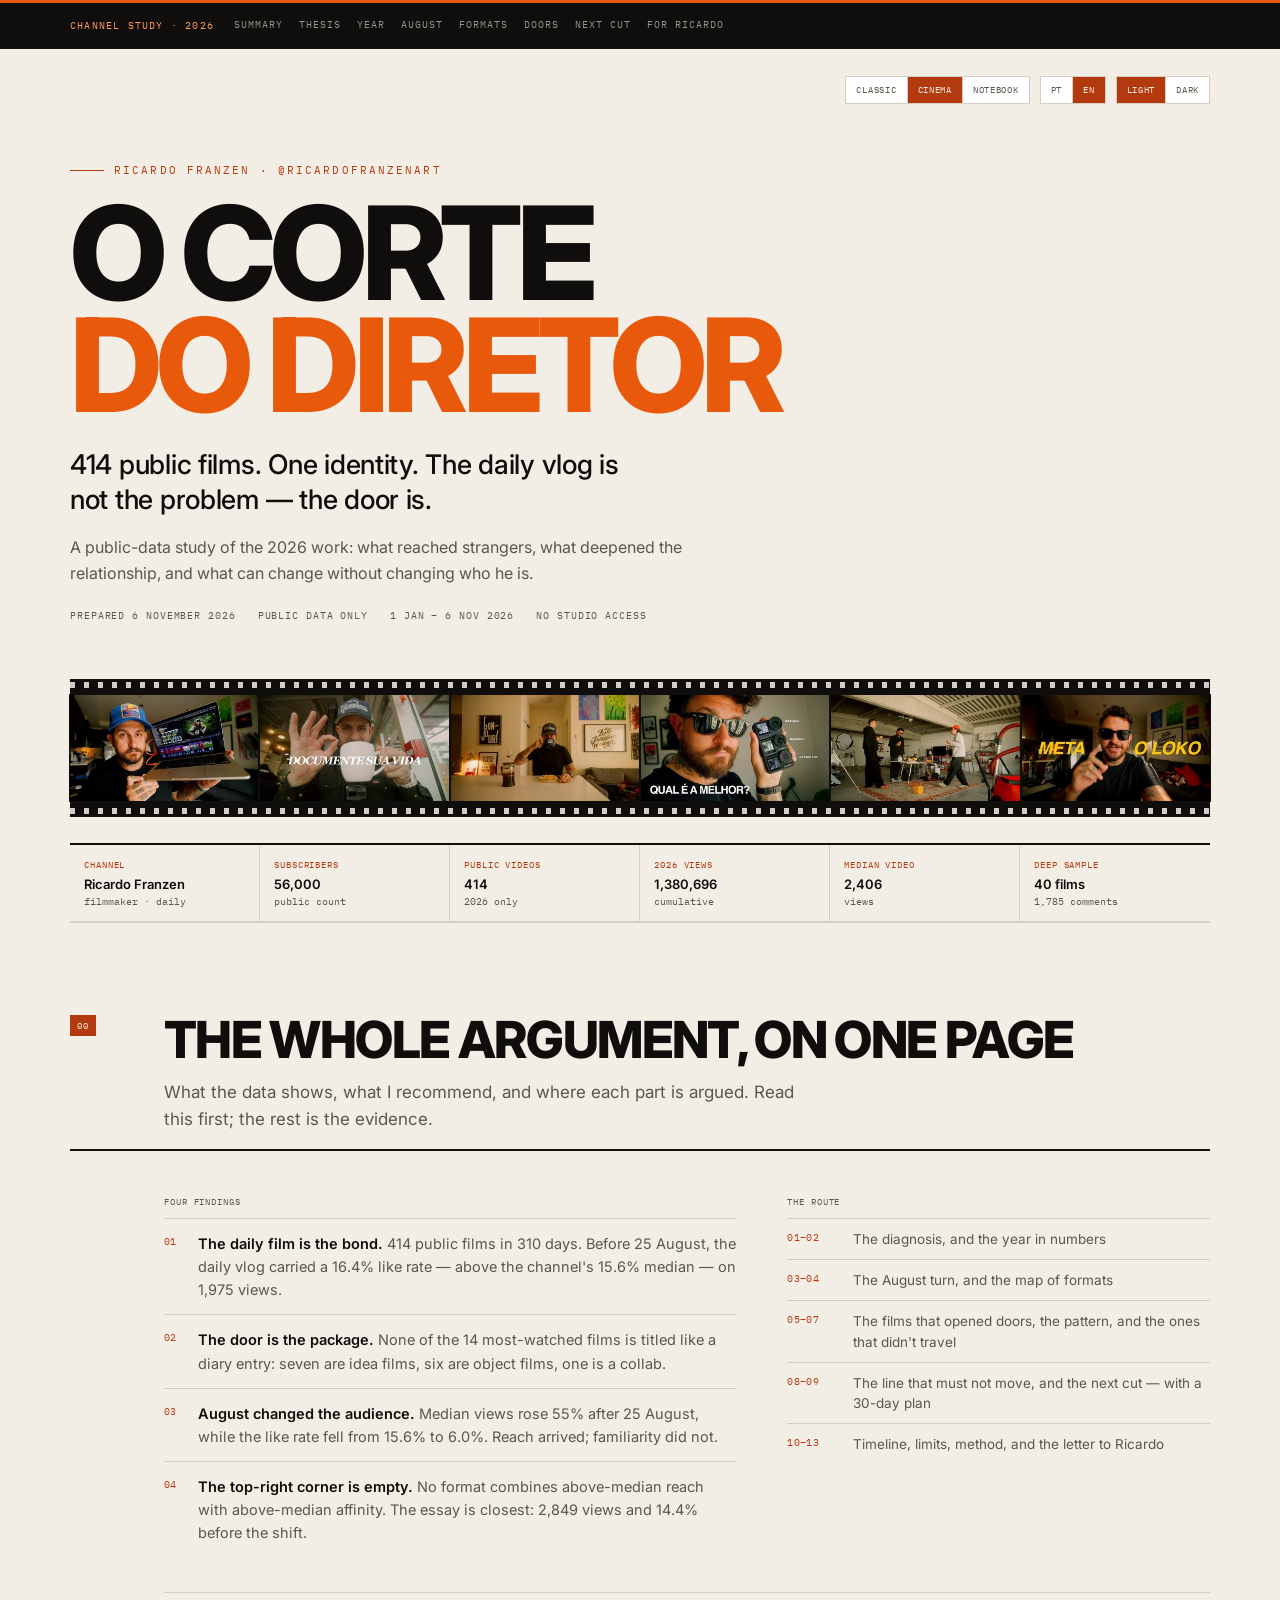
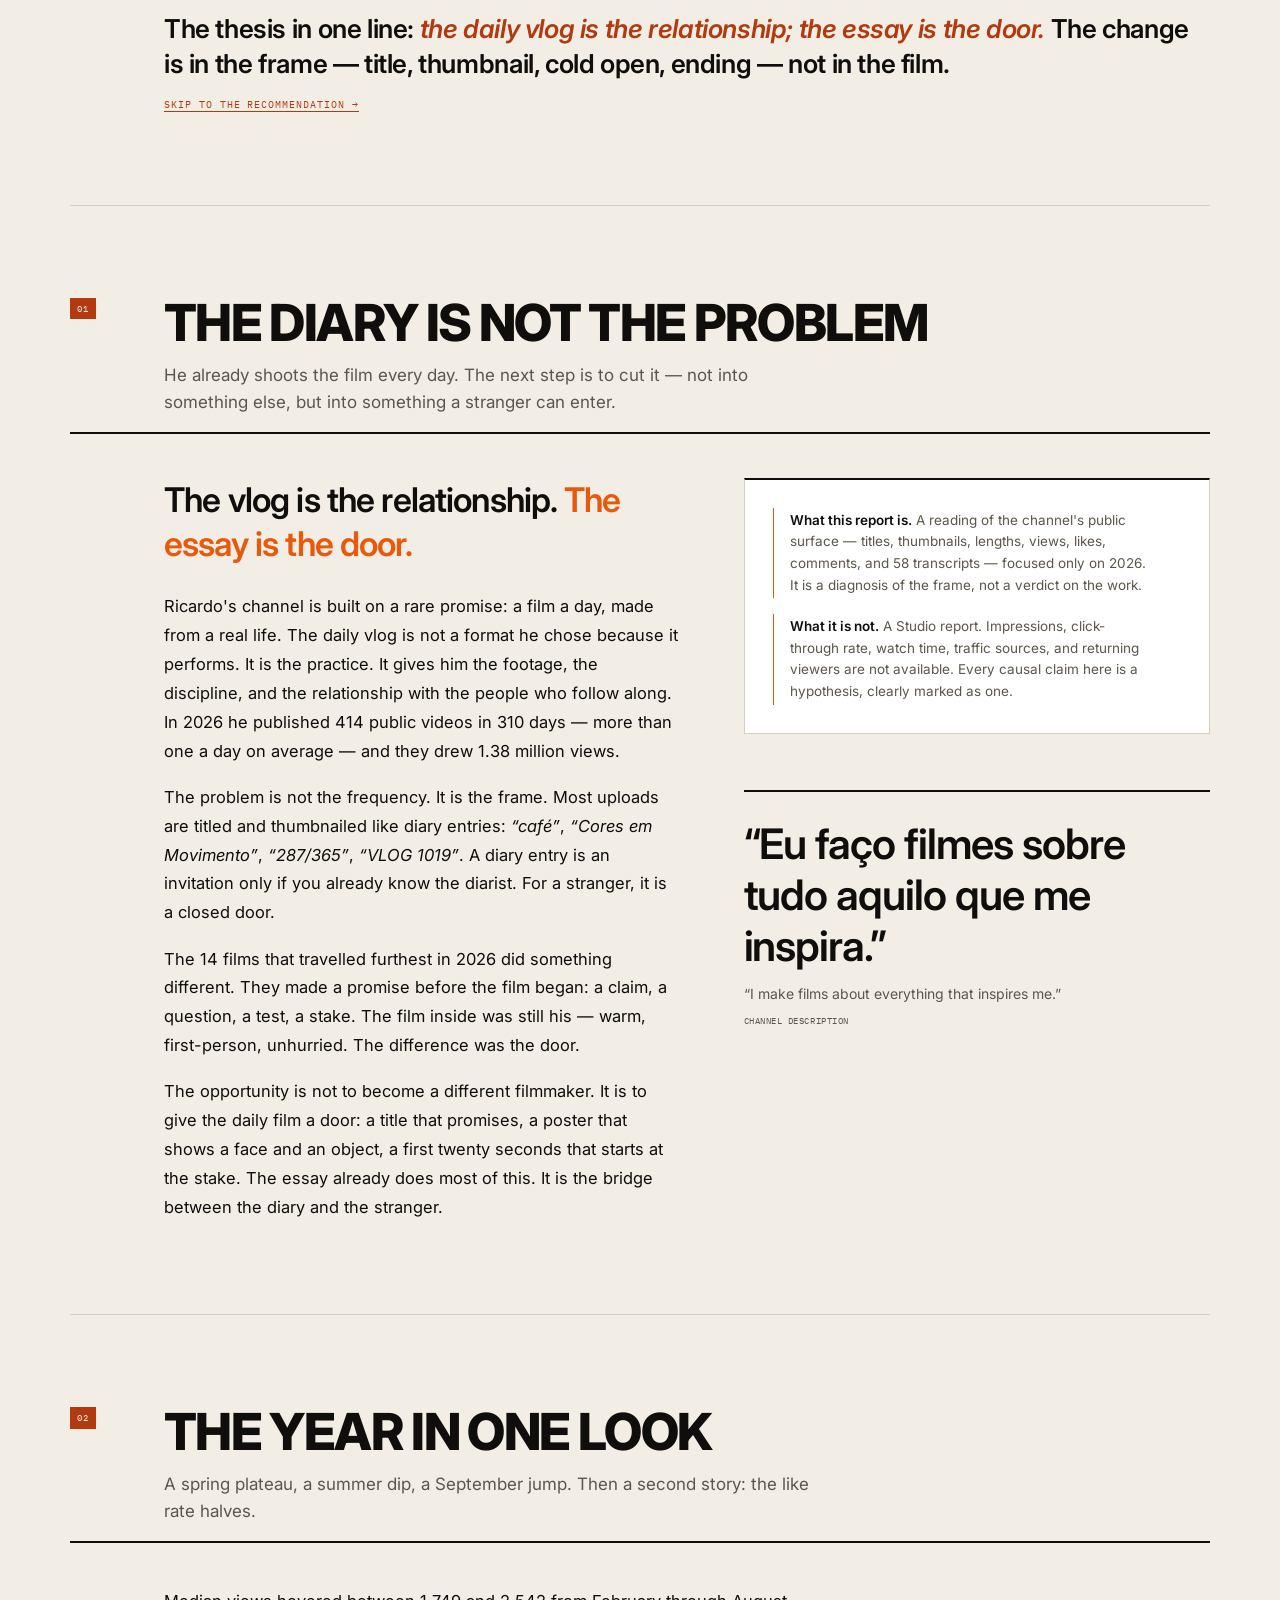
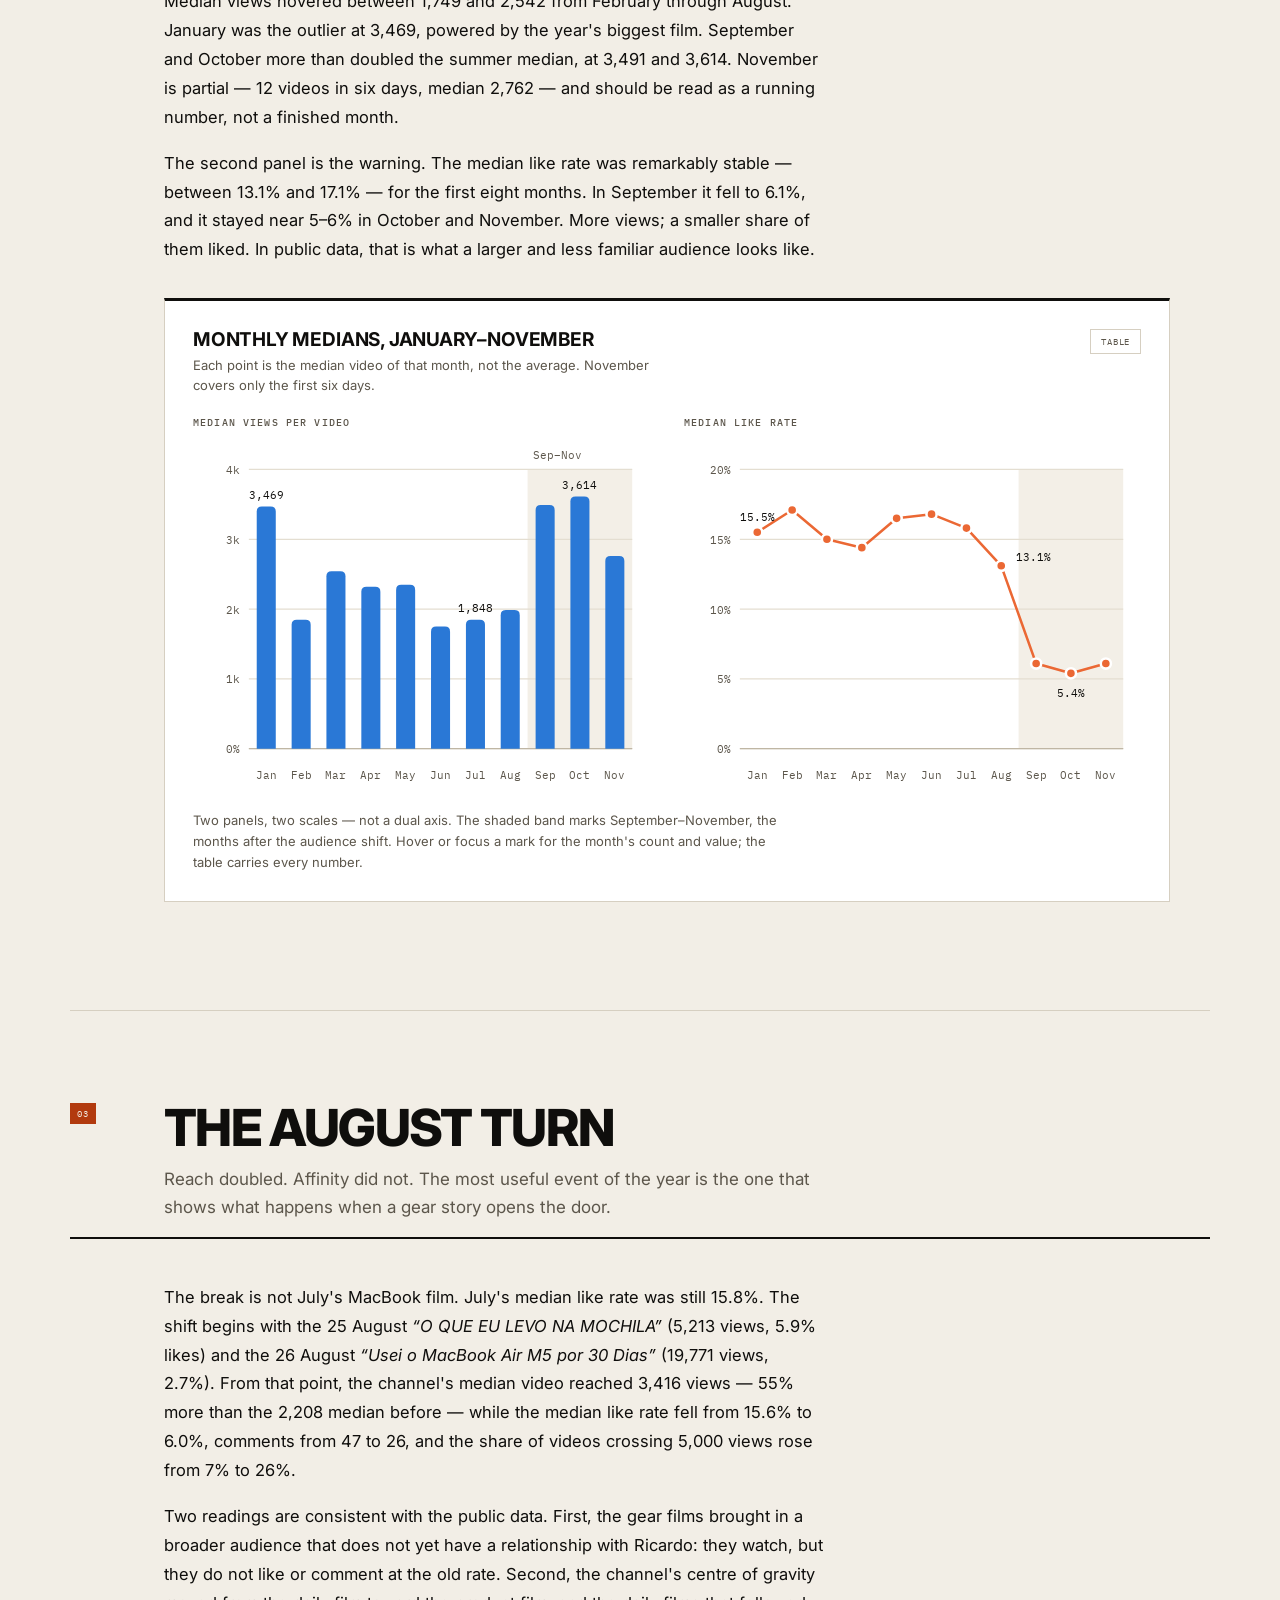
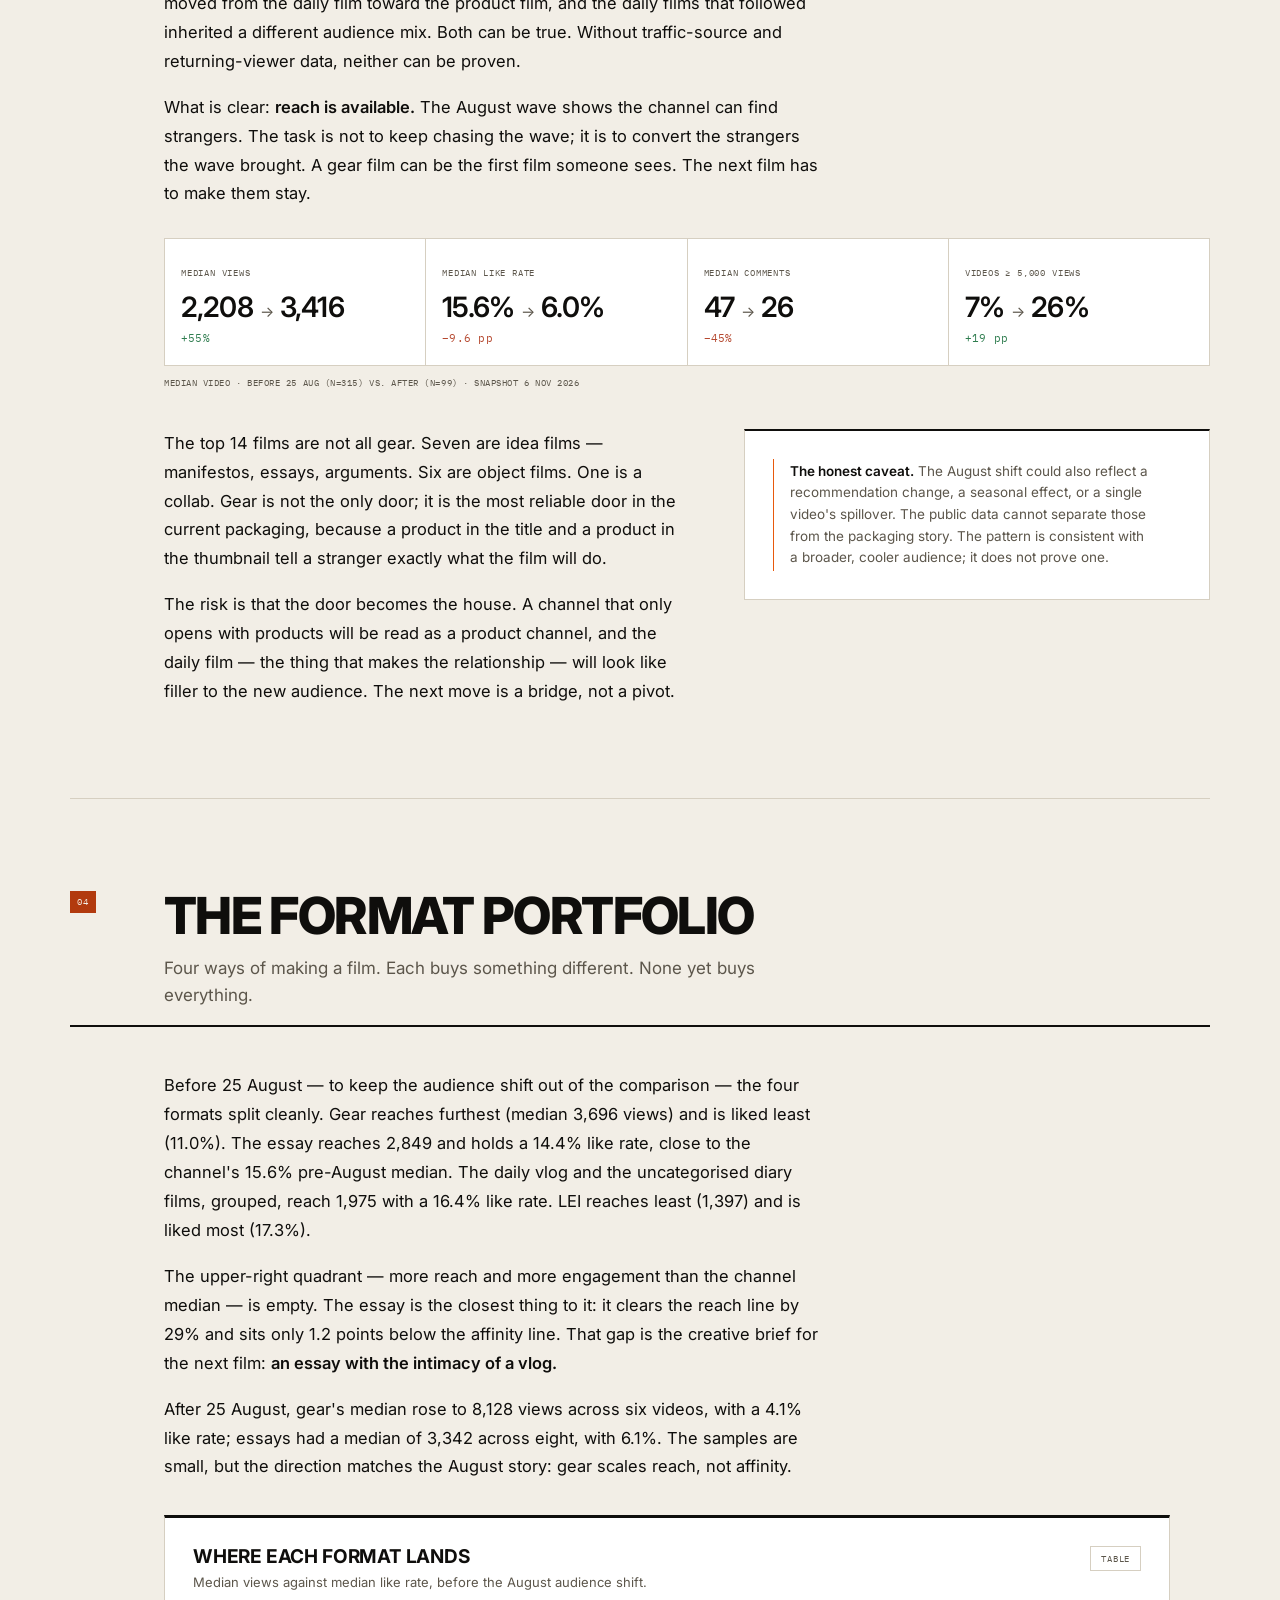
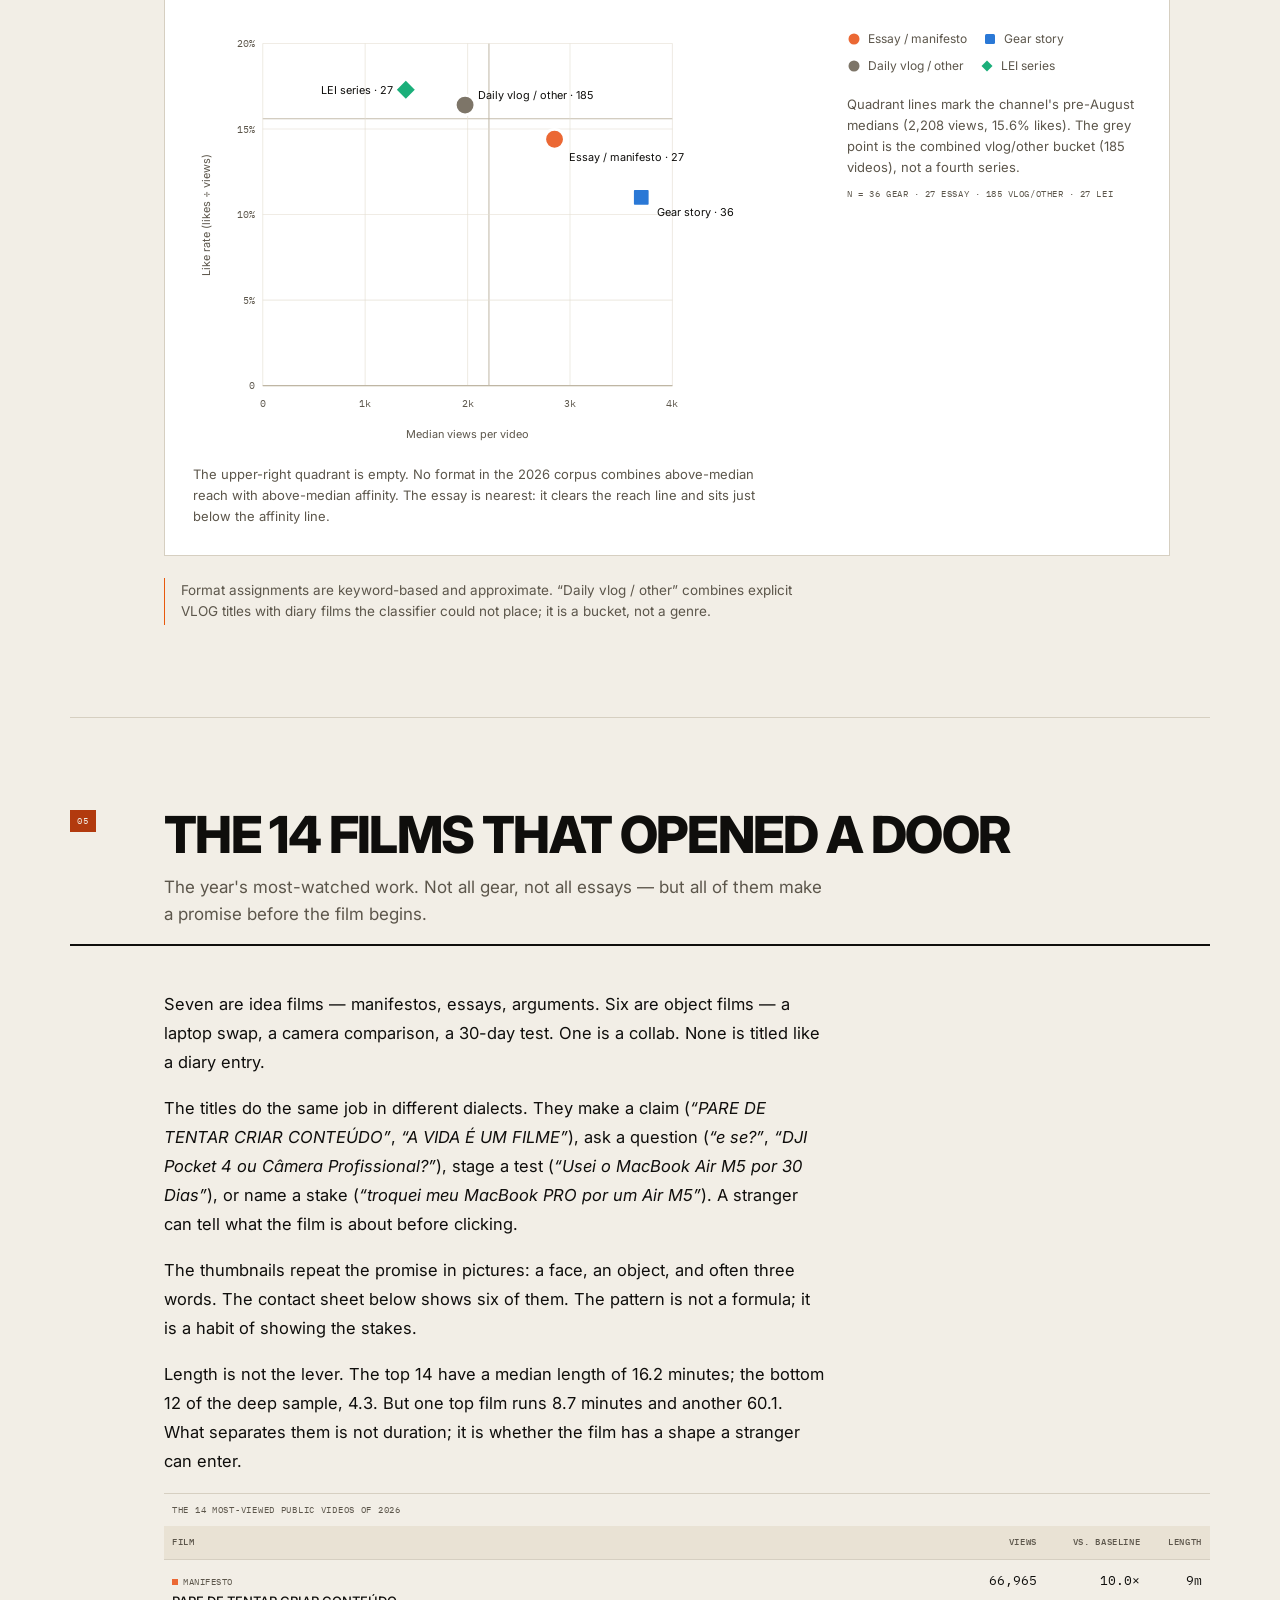
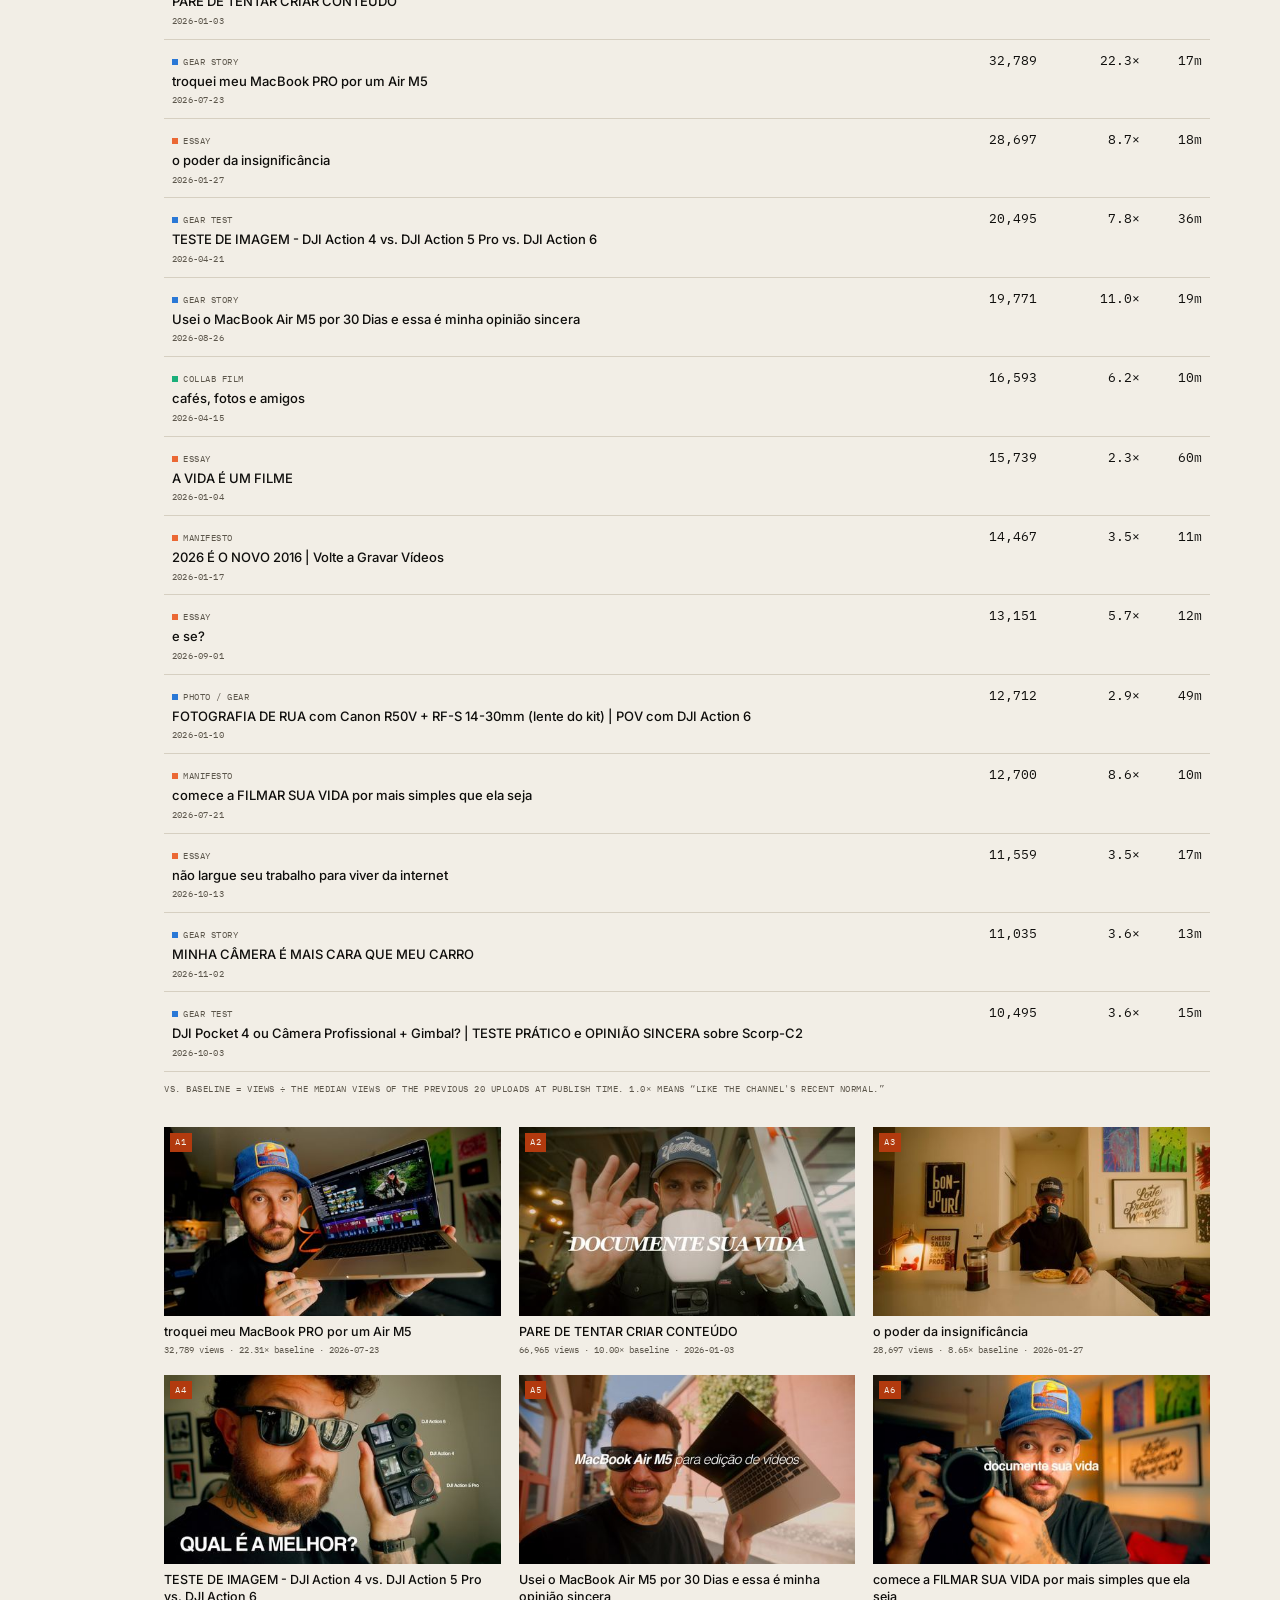
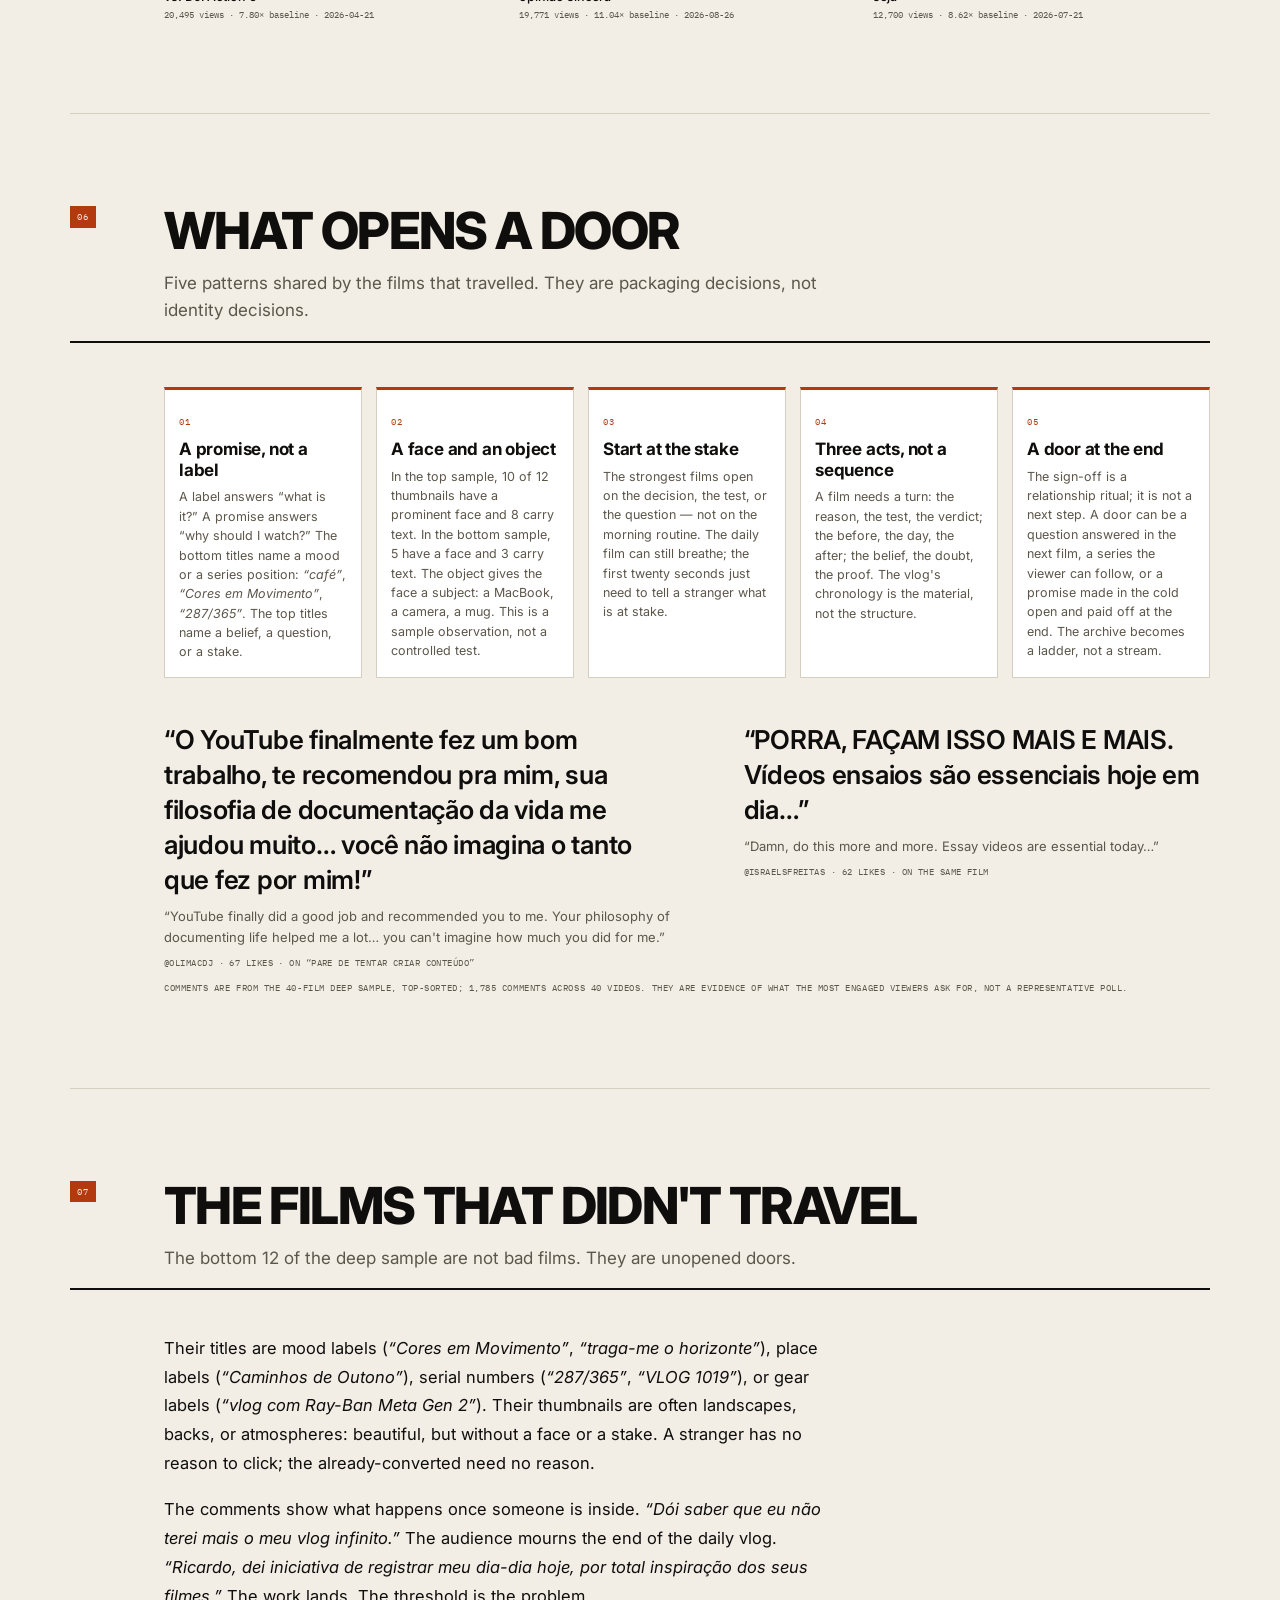
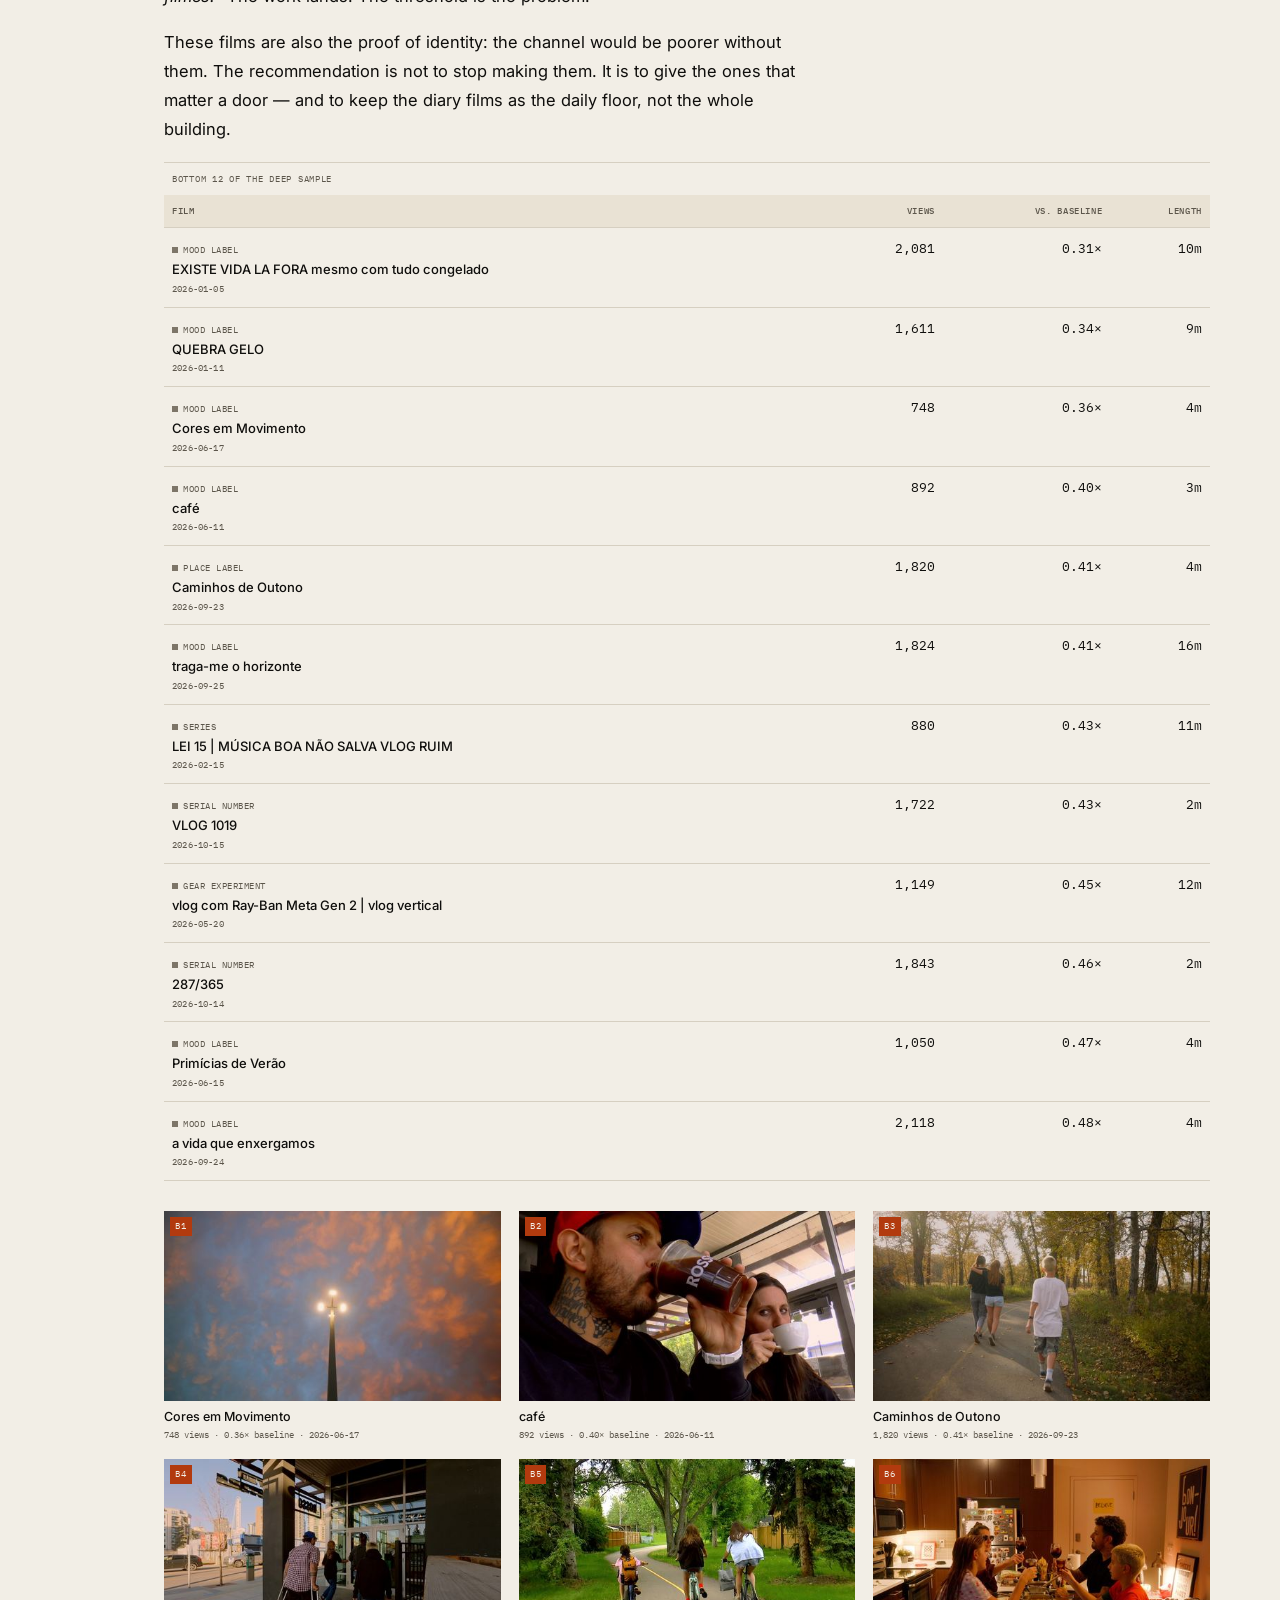
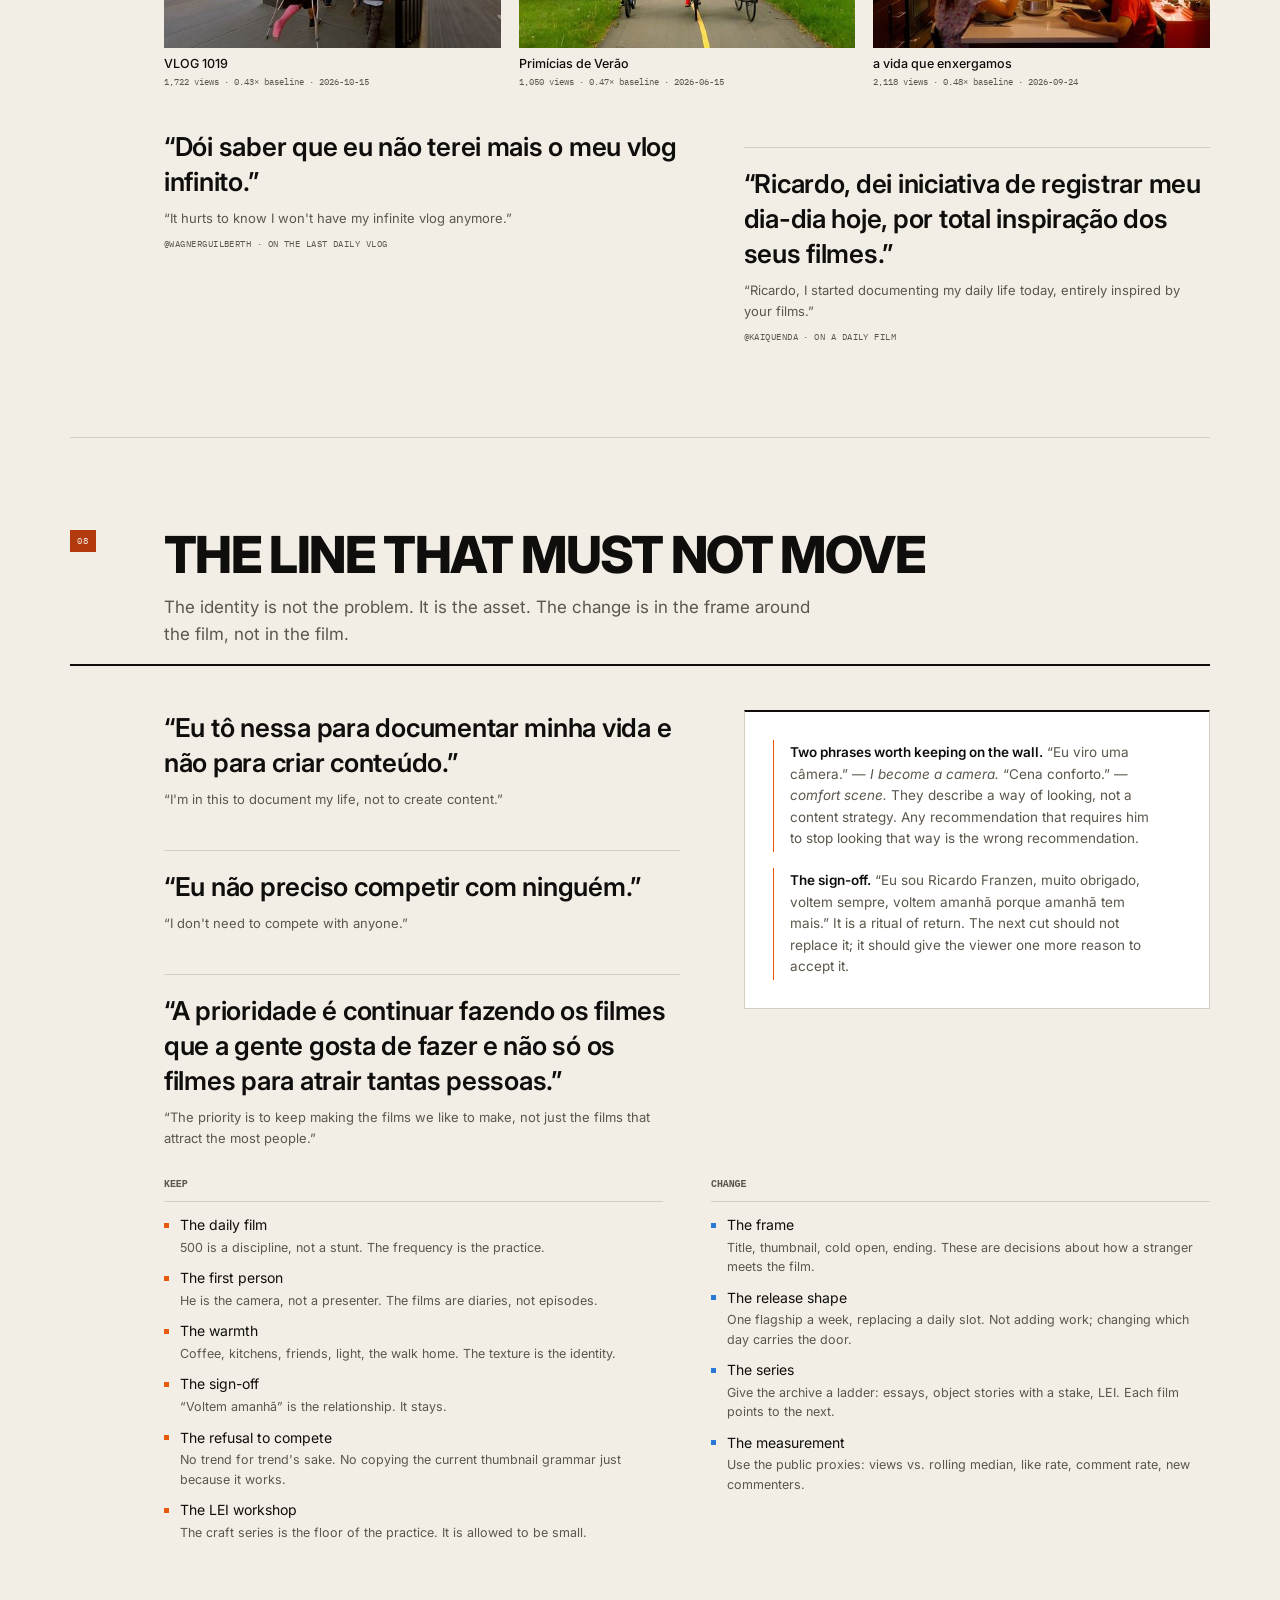
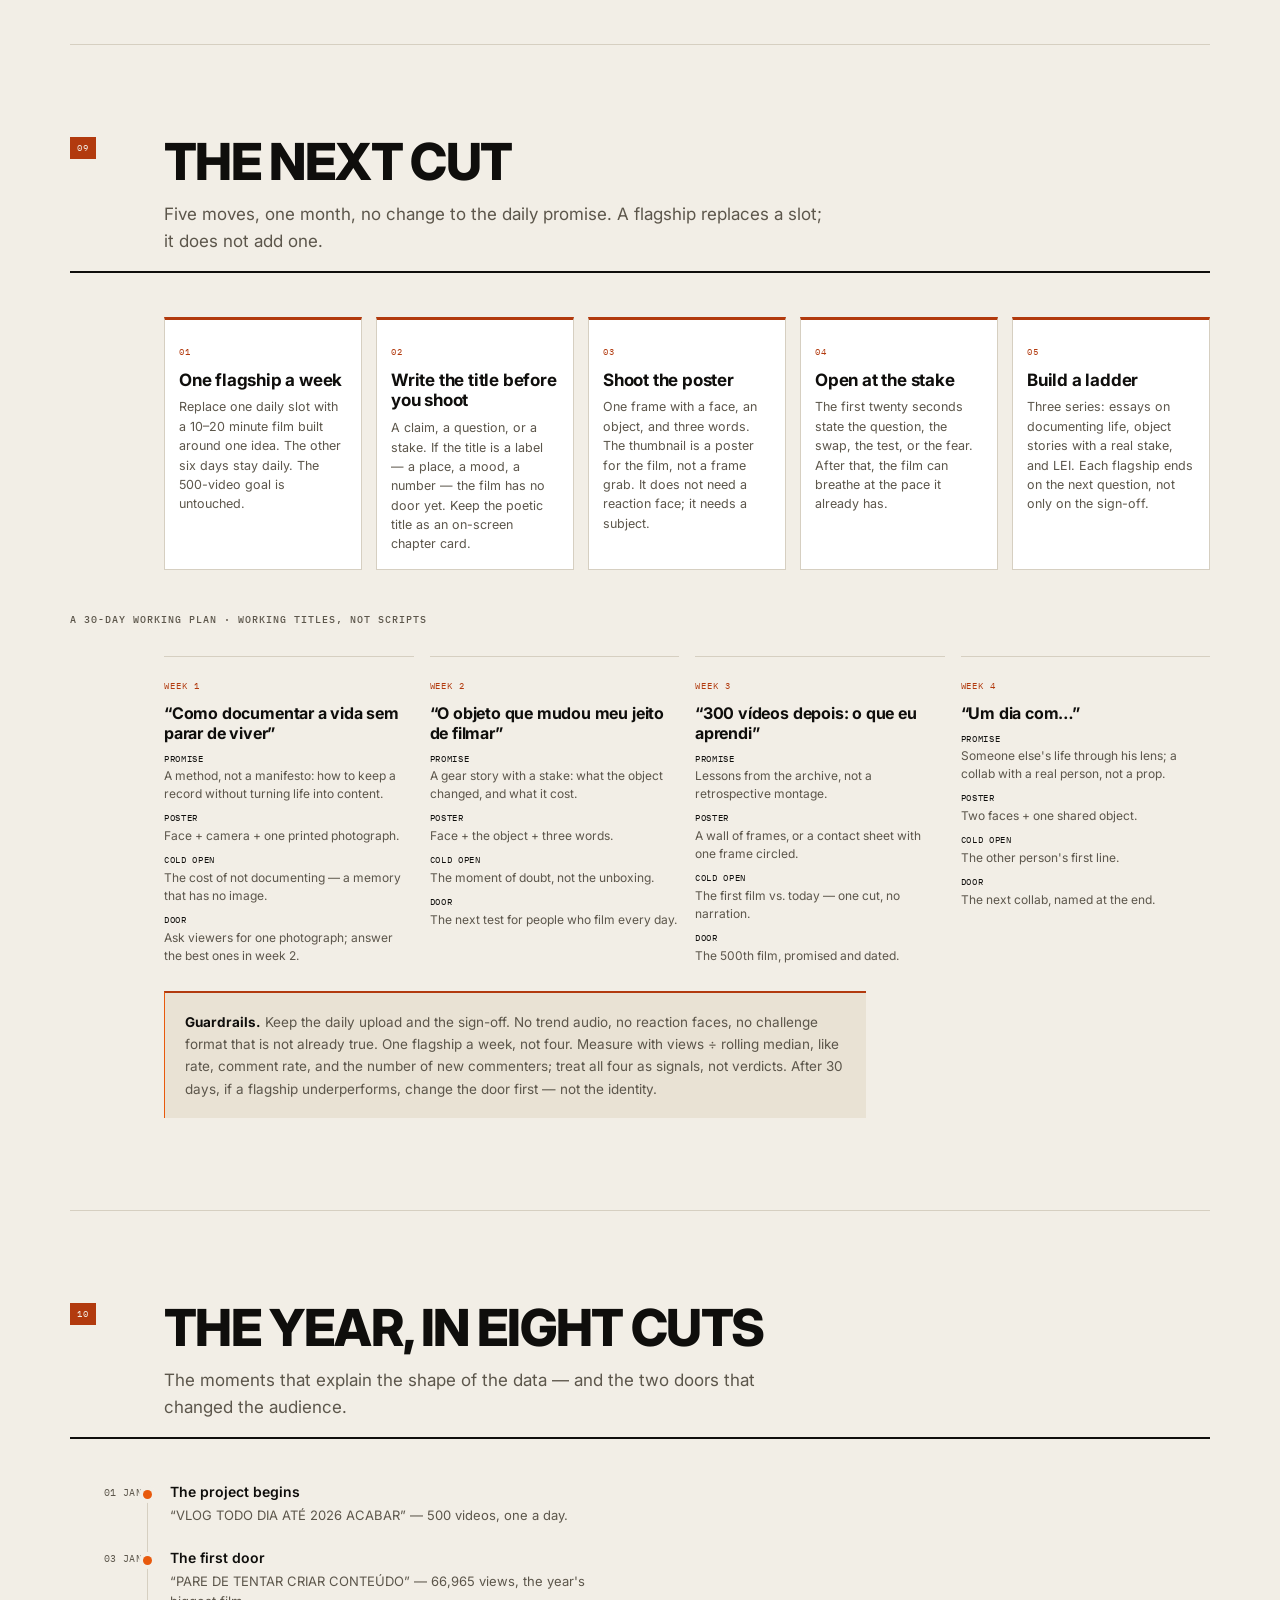
==== commit e6ce87da: "Make Cinema the default report design - Set data-design="cinema" on both report pages and mark the C" ====
--- a/report/ricardo-franzen-en.html
+++ b/report/ricardo-franzen-en.html
@@ -1,5 +1,5 @@
 <!doctype html>
-<html lang="en">
+<html lang="en" data-design="cinema">
 <head>
 <meta charset="utf-8">
 <meta name="viewport" content="width=device-width, initial-scale=1">
@@ -995,8 +995,8 @@
 <header class="masthead wrap">
   <div class="masthead-tools">
     <div class="seg" role="group" aria-label="Report design">
-      <button class="seg-item is-on" type="button" data-design-set="classic" aria-pressed="true">Classic</button>
-      <button class="seg-item" type="button" data-design-set="cinema" aria-pressed="false">Cinema</button>
+      <button class="seg-item" type="button" data-design-set="classic" aria-pressed="false">Classic</button>
+      <button class="seg-item is-on" type="button" data-design-set="cinema" aria-pressed="true">Cinema</button>
       <button class="seg-item" type="button" data-design-set="notebook" aria-pressed="false">Notebook</button>
     </div>
     <div class="tools-pair">
@@ -1658,14 +1658,17 @@
       b.setAttribute('aria-pressed', on ? 'true' : 'false');
     });
   }
+  function syncLang(d){
+    var langLink = document.getElementById('lang-switch');
+    if (langLink) langLink.href = langLink.getAttribute('data-lang-target') + '?design=' + d + location.hash;
+  }
   function setDesign(d){
     root.setAttribute('data-design', d);
     paintDesign(d);
-    var langLink = document.getElementById('lang-switch');
-    if (langLink) langLink.href = langLink.getAttribute('data-lang-target') + '?design=' + d + location.hash;
+    syncLang(d);
     try {
       var u = new URL(location.href);
-      if (d === 'classic') { u.searchParams.delete('design'); } else { u.searchParams.set('design', d); }
+      u.searchParams.set('design', d);
       history.replaceState(null, '', u.href);
     } catch (e) {}
     try { localStorage.setItem('rf-design', d); } catch (e) {}
@@ -1675,8 +1678,9 @@
   var urlDesign = null;
   try { urlDesign = new URLSearchParams(location.search).get('design'); } catch (e) {}
   var initialDesign = (urlDesign === 'classic' || urlDesign === 'cinema' || urlDesign === 'notebook') ? urlDesign
-    : (storedDesign === 'cinema' || storedDesign === 'notebook' ? storedDesign : (root.getAttribute('data-design') || 'classic'));
+    : (storedDesign === 'classic' || storedDesign === 'cinema' || storedDesign === 'notebook' ? storedDesign : (root.getAttribute('data-design') || 'cinema'));
   paintDesign(initialDesign);
+  syncLang(initialDesign);
   designButtons.forEach(function(b){
     b.addEventListener('click', function(){
       setDesign(b.getAttribute('data-design-set'));
@@ -1758,7 +1762,7 @@
       allSections.forEach(function(s){
         if (s.getBoundingClientRect().top + window.scrollY <= y) current = '#' + s.id;
       });
-      lang.href = lang.getAttribute('data-lang-target') + '?design=' + (root.getAttribute('data-design') || 'classic') + current;
+      lang.href = lang.getAttribute('data-lang-target') + '?design=' + (root.getAttribute('data-design') || 'cinema') + current;
     }
   }
   function queueSpy(){
